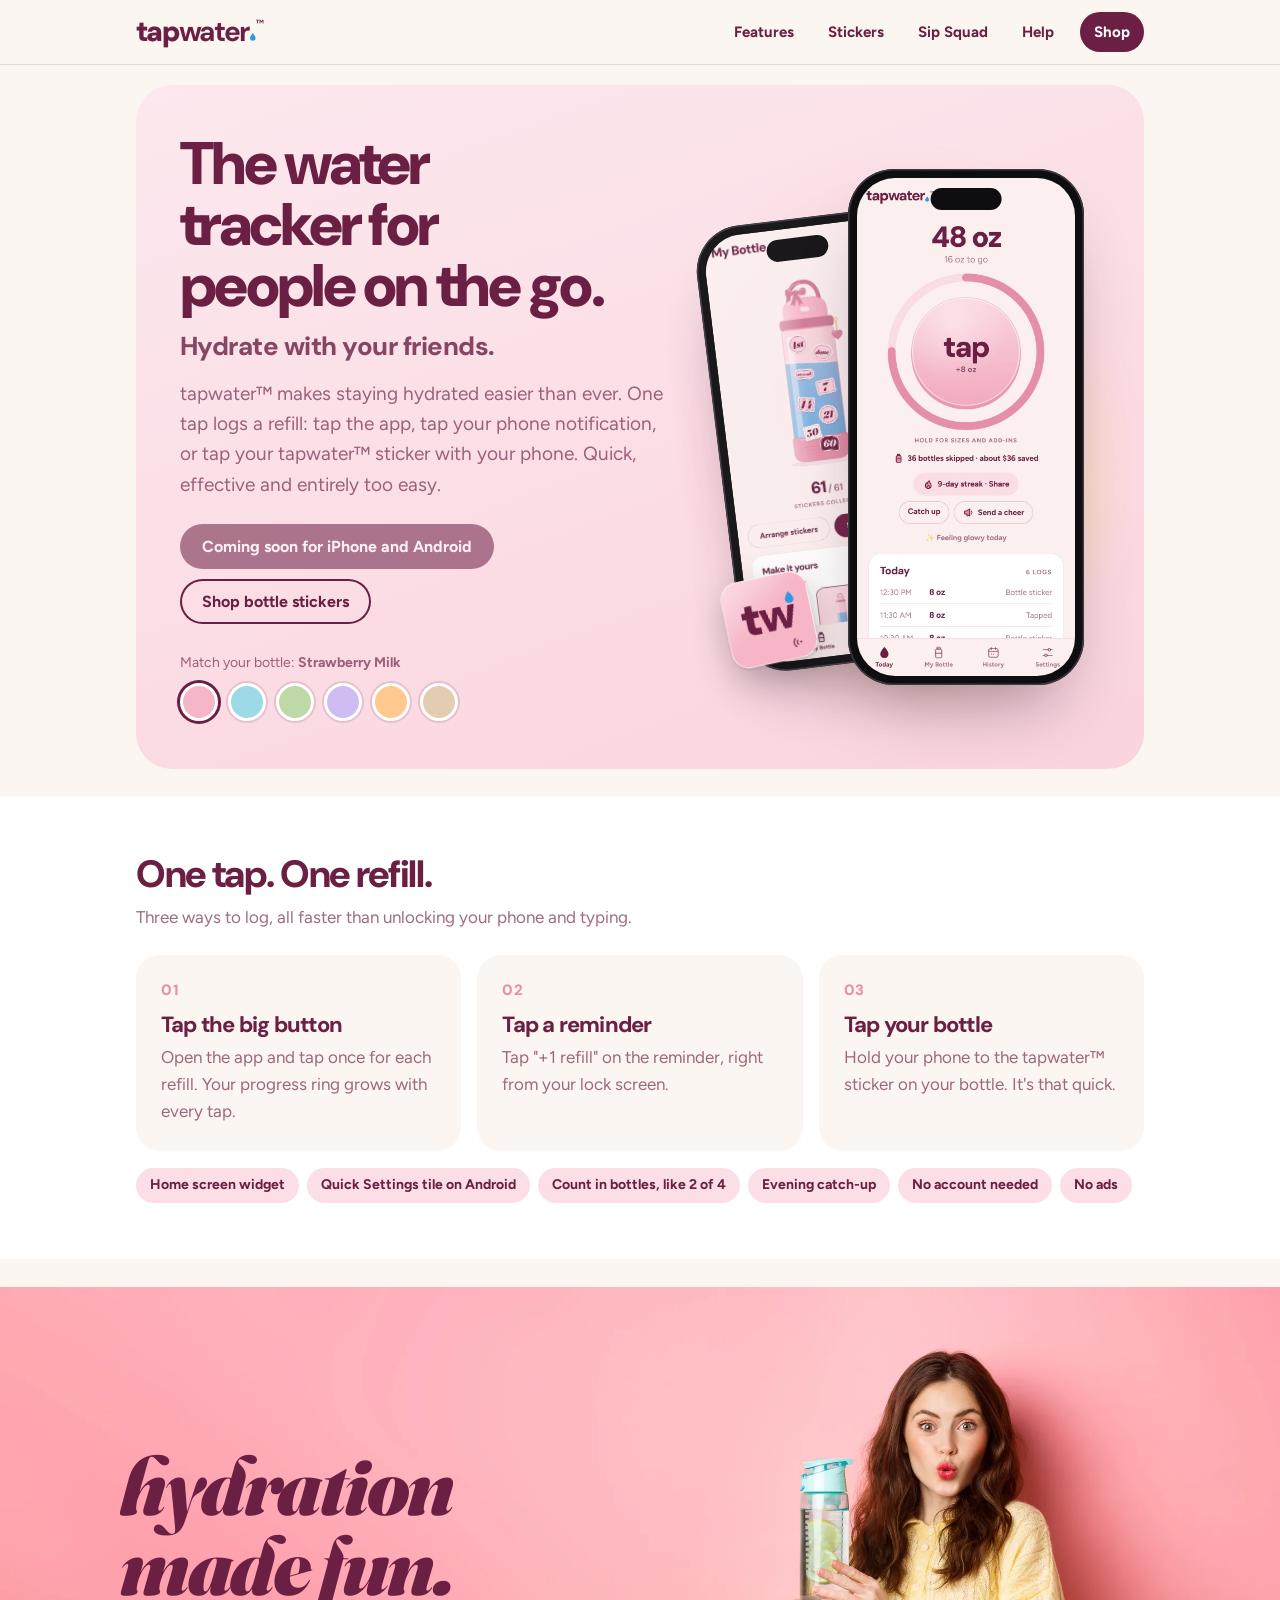
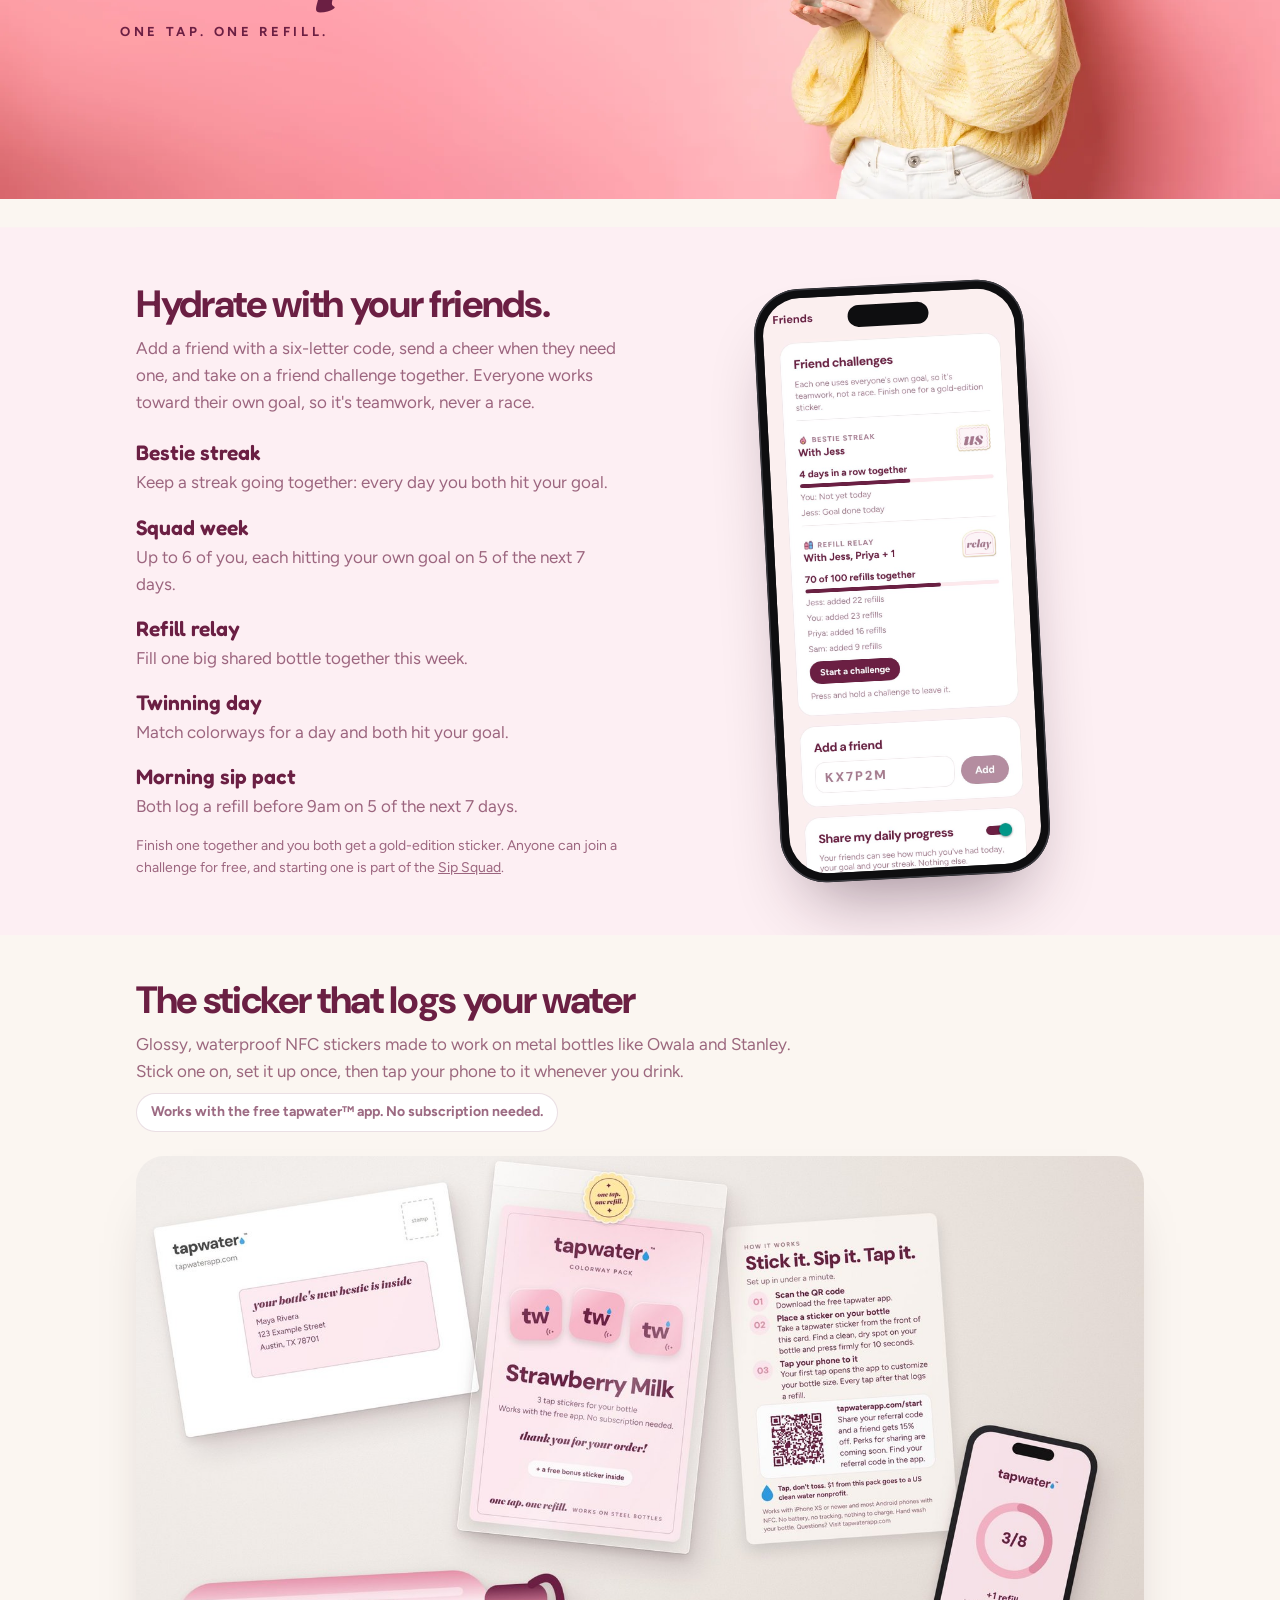
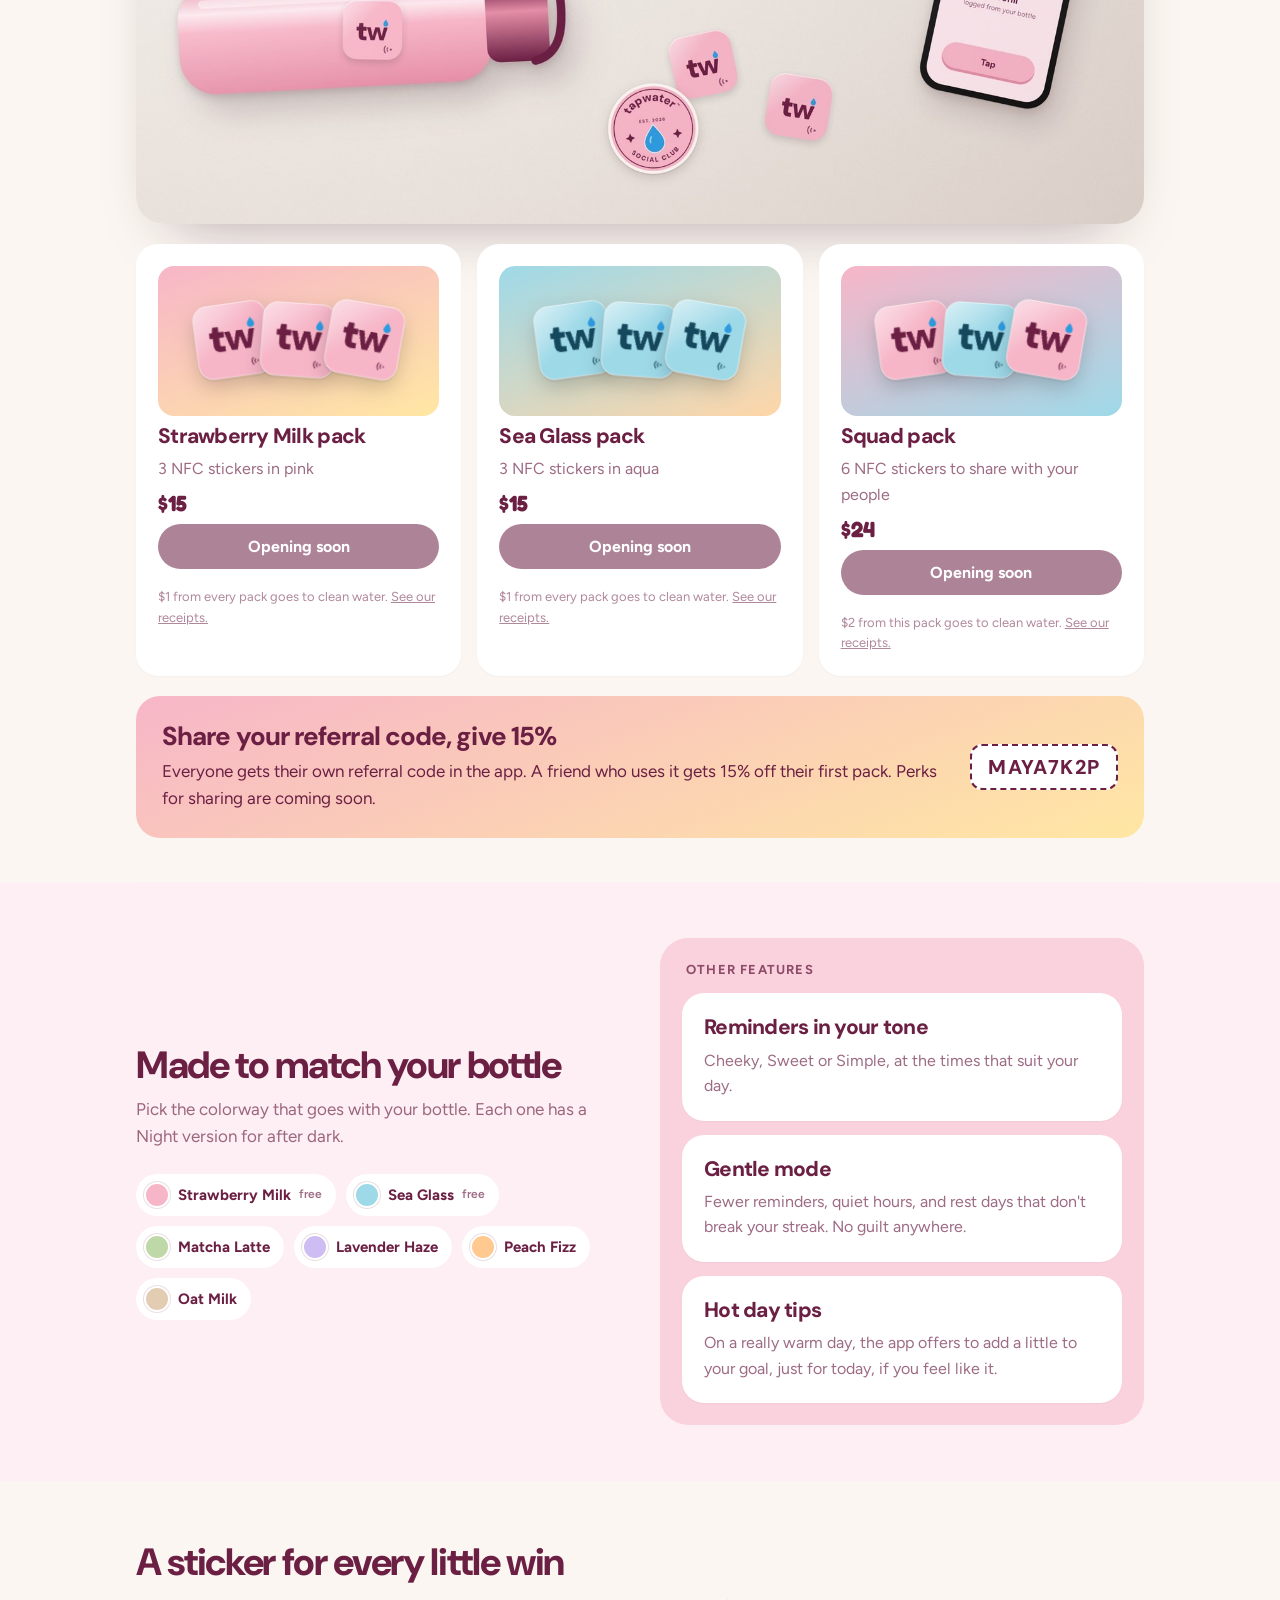
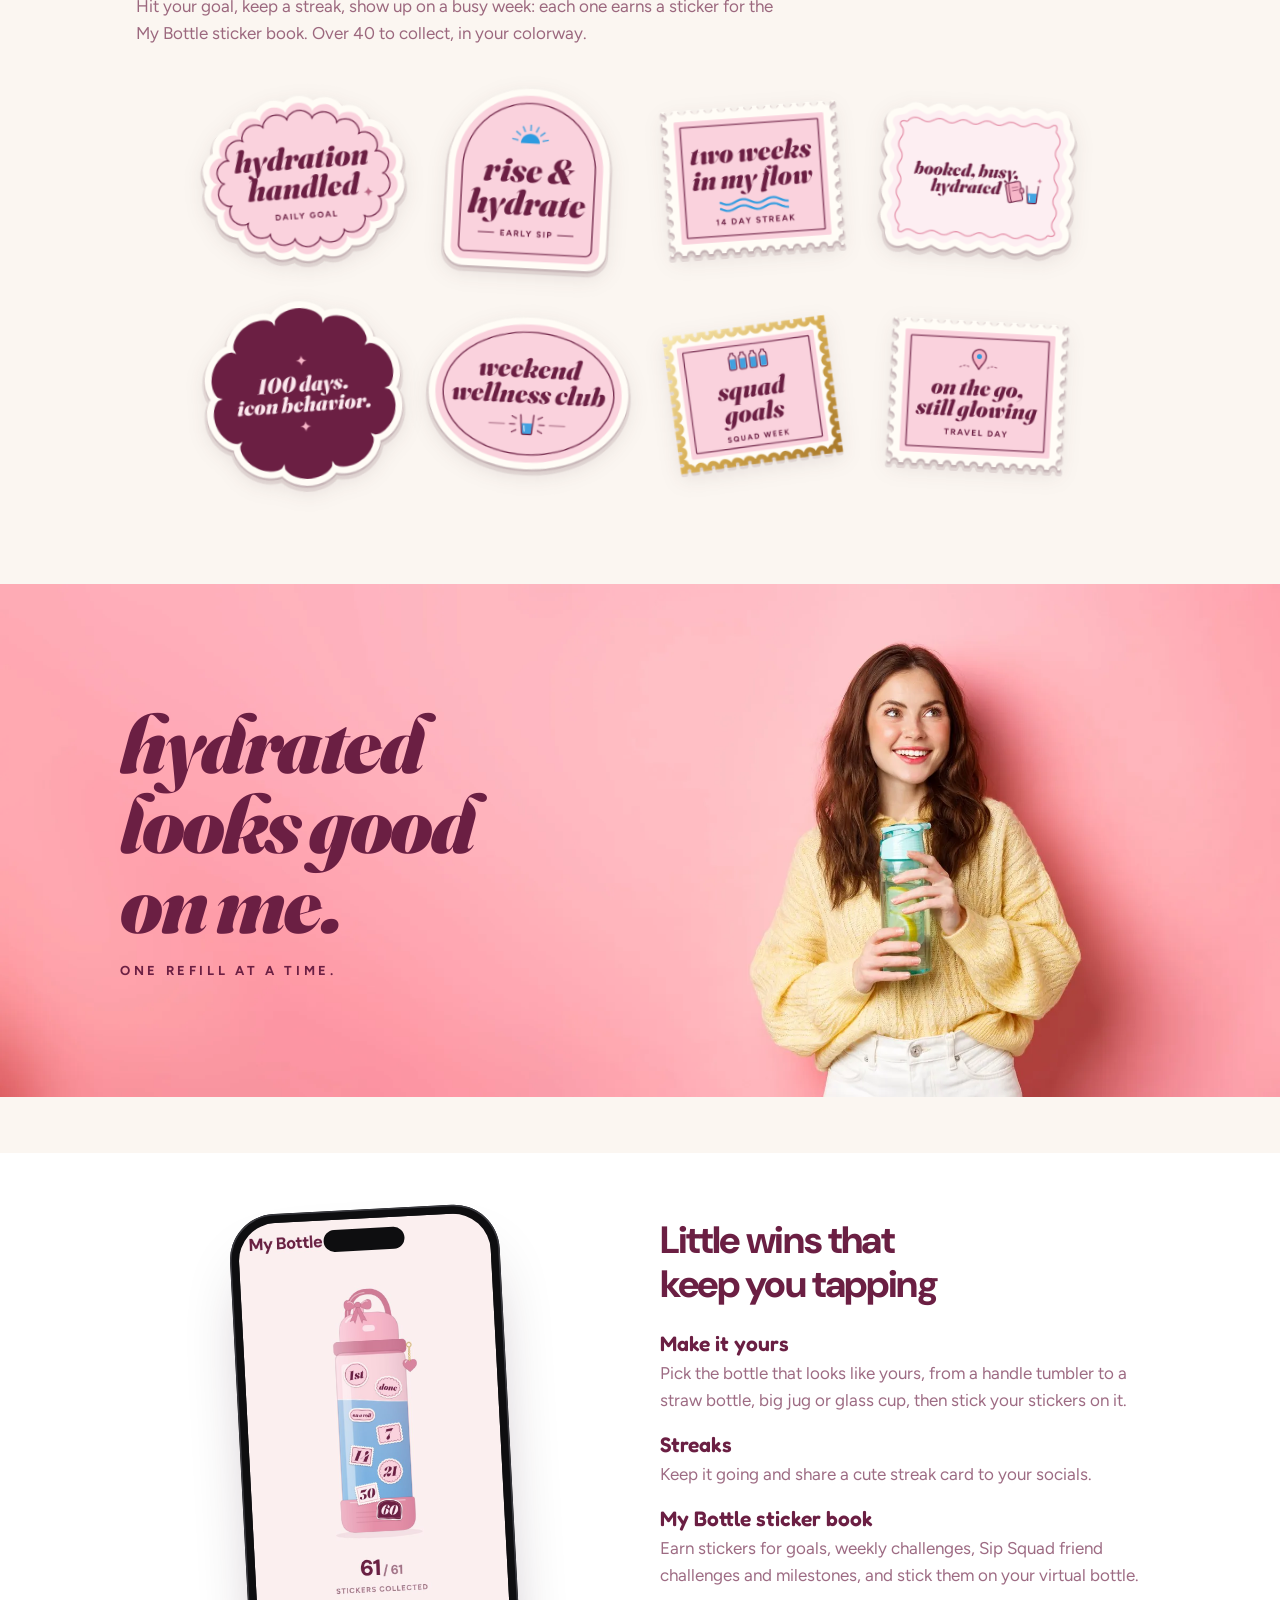
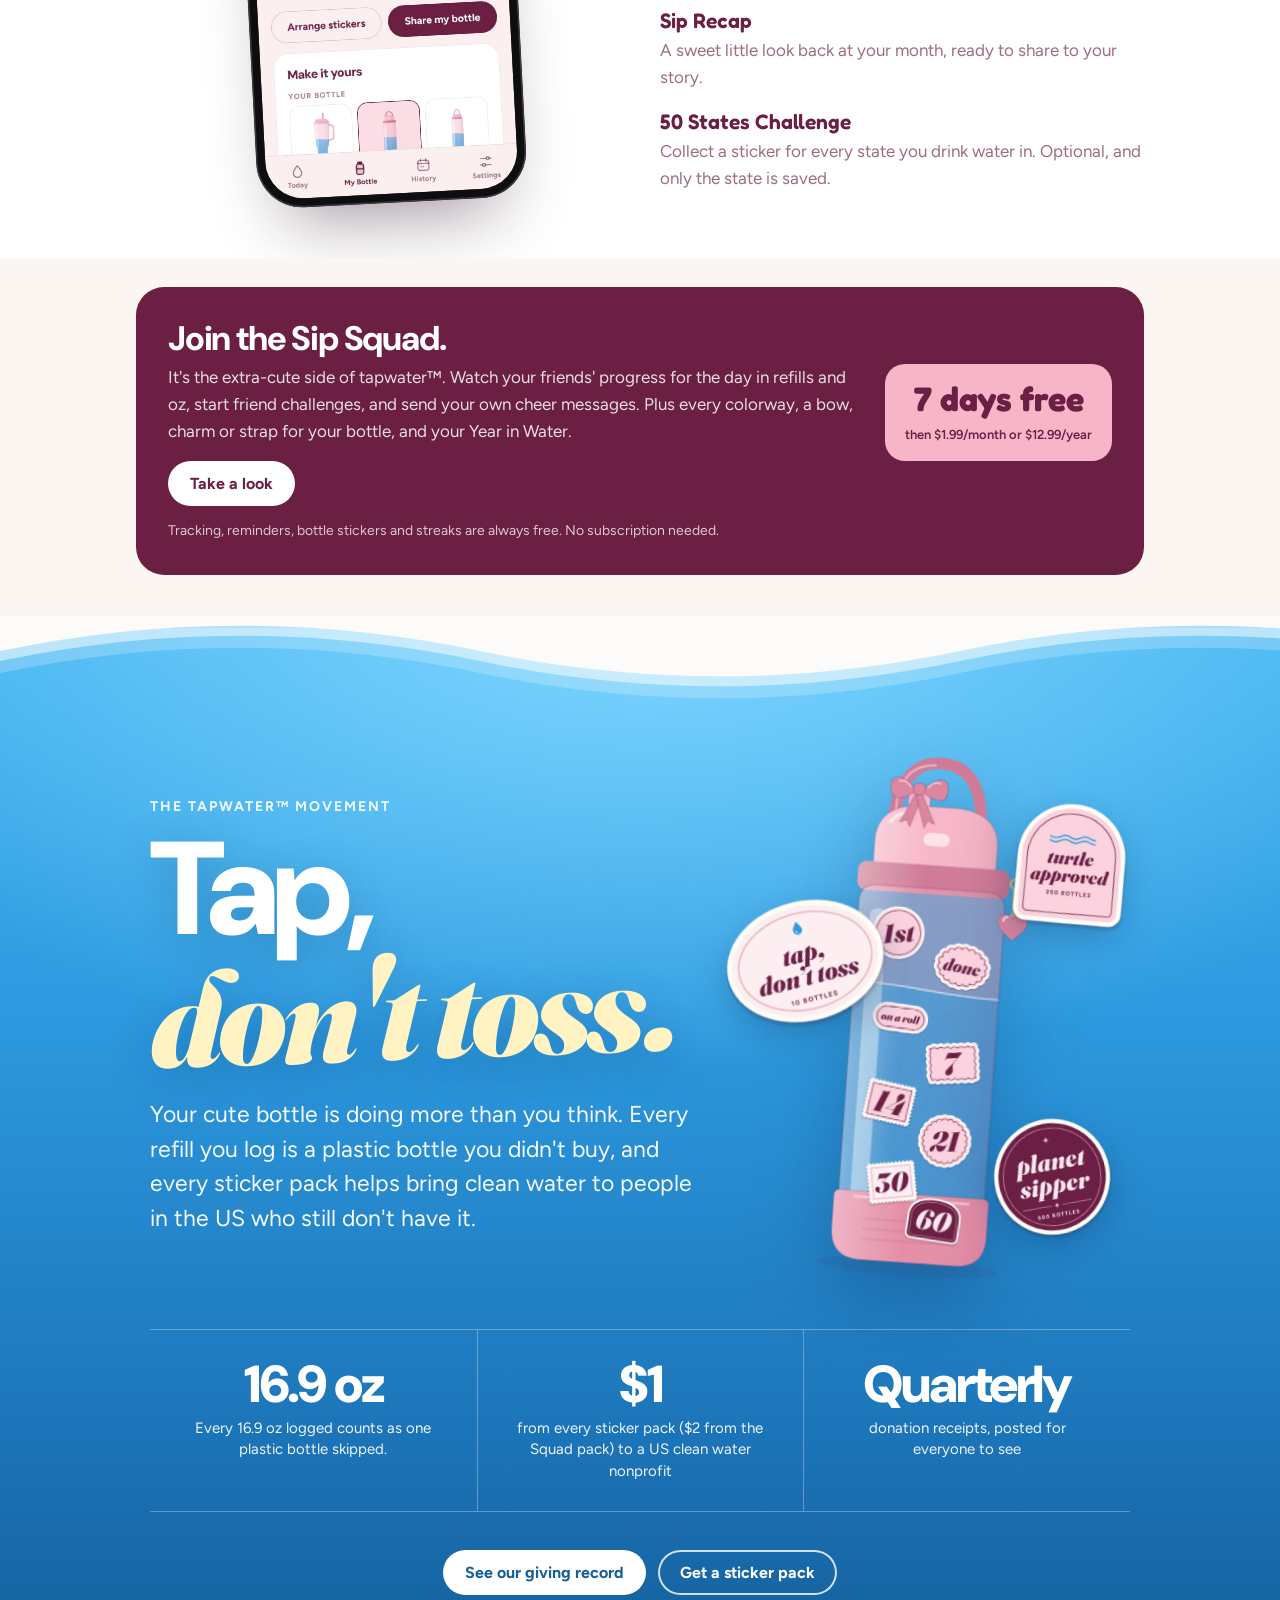
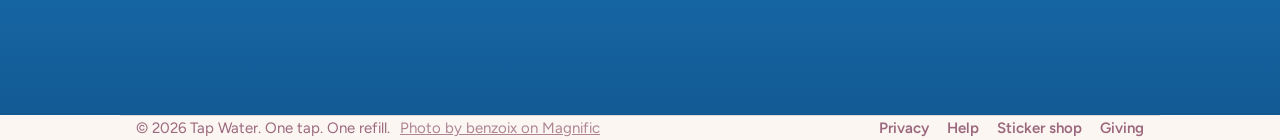
==== index.html @ 0e00fca3 "Home page: second photo band "hydrated looks good on me." lower on the page Co-Authored-By: Claude O" ====
<!doctype html>
<html lang="en"><head><meta charset="utf-8"><meta name="viewport" content="width=device-width,initial-scale=1"><link rel="icon" href="favicon.png"><link rel="preconnect" href="https://fonts.googleapis.com"><link rel="stylesheet" href="https://fonts.googleapis.com/css2?family=DM+Sans:opsz,wght@9..40,700;9..40,800;9..40,900&family=Fredoka:wght@600;700&family=Figtree:wght@400;600;700&family=Fraunces:ital,opsz,wght@1,9..144,900&display=swap"><link rel="stylesheet" href="site.css">
<script>try{var c=localStorage.getItem('tapwater.cw');if(c)document.documentElement.dataset.cw=c}catch(e){}</script>
<title>Tap Water: One-Tap Tracker</title>
<meta name="description" content="The water tracker for people on the go. Log a refill with one tap on your phone, a reminder, or a sticker on your bottle.">
</head><body>
<div class="topbar"><header class="top wrap"><a class="wm" href="./" aria-label="tapwater home">tap<span class="lt">water</span><svg viewBox="0 0 10 14" aria-hidden="true"><path d="M5 0C5 0 0 6.2 0 9a5 5 0 0 0 10 0C10 6.2 5 0 5 0Z"/></svg><sup class="tm">™</sup></a><nav><a href="./#features">Features</a><a href="./#stickers">Stickers</a><a href="sip-squad.html">Sip Squad</a><a href="support.html">Help</a><a class="nav-cta" href="./#stickers">Shop</a></nav></header></div>
<main class="wrap">
  <section class="hero">
    <div>
      <h1>The water tracker for people on the go.</h1>
      <p class="tagline">Hydrate with your friends.</p>
      <p class="lead">tapwater™ makes staying hydrated easier than ever. One tap logs a refill: tap the app, tap your phone notification, or tap your tapwater™ sticker with your phone. Quick, effective and entirely too easy.</p>
      <div class="ctas">
        <a class="btn" id="get" aria-disabled="true">Coming soon for iPhone and Android</a>
        <a class="btn ghost" href="#stickers">Shop bottle stickers</a>
      </div>
      <div class="picker">
        <p class="small">Match your bottle: <b id="cw-name">Strawberry Milk</b></p>
        <div class="swatches" role="radiogroup" aria-label="Colorway">
          <button role="radio" data-cw="strawberry-milk" data-name="Strawberry Milk" style="--c:#F7B6C8" aria-label="Strawberry Milk"></button>
          <button role="radio" data-cw="sea-glass" data-name="Sea Glass" style="--c:#9ED9E8" aria-label="Sea Glass"></button>
          <button role="radio" data-cw="matcha-latte" data-name="Matcha Latte" style="--c:#BFD8A8" aria-label="Matcha Latte"></button>
          <button role="radio" data-cw="lavender-haze" data-name="Lavender Haze" style="--c:#CDBDF2" aria-label="Lavender Haze"></button>
          <button role="radio" data-cw="peach-fizz" data-name="Peach Fizz" style="--c:#FFC98F" aria-label="Peach Fizz"></button>
          <button role="radio" data-cw="oat-milk" data-name="Oat Milk" style="--c:#E3CDB2" aria-label="Oat Milk"></button>
        </div>
      </div>
    </div>
    <div class="stage" aria-hidden="true">
      <div class="glow"></div>
      <div class="phone2 back"><img alt="" data-shot="bottle" src="shots/strawberry-milk-bottle.jpg" width="780" height="1782"></div>
      <div class="phone2 front"><img alt="" data-shot="home" src="shots/strawberry-milk-home.jpg" width="780" height="1782"></div>
      <img class="float-stk" data-stk src="img/sticker-strawberry-milk.png" alt="" width="354" height="354">
    </div>
  </section>

  <section id="features" class="block paper">
    <div class="head"><h2>One tap. One refill.</h2><p>Three ways to log, all faster than unlocking your phone and typing.</p></div>
    <div class="steps">
      <div class="step">
        <span class="num">01</span><h3>Tap the big button</h3><p>Open the app and tap once for each refill. Your progress ring grows with every tap.</p>
      </div>
      <div class="step">
        <span class="num">02</span><h3>Tap a reminder</h3><p>Tap "+1 refill" on the reminder, right from your lock screen.</p>
      </div>
      <div class="step">
        <span class="num">03</span><h3>Tap your bottle</h3><p>Hold your phone to the tapwater™ sticker on your bottle. It's that quick.</p>
      </div>
    </div>
    <ul class="pills">
      <li>Home screen widget</li><li>Quick Settings tile on Android</li><li>Count in bottles, like 2 of 4</li><li>Evening catch-up</li><li>No account needed</li><li>No ads</li>
    </ul>
  </section>

  <section class="maya-band" aria-label="hydration made fun">
    <picture>
      <source media="(max-width: 760px)" srcset="img/photos/maya-pink-tall.webp">
      <img src="img/photos/maya-pink.webp" alt="A young woman in a yellow sweater holding a clear water bottle against a pink wall" width="2400" height="961" loading="lazy">
    </picture>
    <div class="maya-copy">
      <p class="maya-big">hydration<br>made fun.</p>
      <p class="maya-kick">one tap. one refill.</p>
    </div>
  </section>

  <section id="friends" class="block tint">
    <div class="split">
      <div>
        <div class="head"><h2>Hydrate with your friends.</h2><p>Add a friend with a six-letter code, send a cheer when they need one, and take on a friend challenge together. Everyone works toward their own goal, so it's teamwork, never a race.</p></div>
        <dl class="wins">
          <dt>Bestie streak</dt><dd>Keep a streak going together: every day you both hit your goal.</dd>
          <dt>Squad week</dt><dd>Up to 6 of you, each hitting your own goal on 5 of the next 7 days.</dd>
          <dt>Refill relay</dt><dd>Fill one big shared bottle together this week.</dd>
          <dt>Twinning day</dt><dd>Match colorways for a day and both hit your goal.</dd>
          <dt>Morning sip pact</dt><dd>Both log a refill before 9am on 5 of the next 7 days.</dd>
        </dl>
        <p class="small" style="margin-top:14px">Finish one together and you both get a gold-edition sticker. Anyone can join a challenge for free, and starting one is part of the <a href="sip-squad.html">Sip Squad</a>.</p>
      </div>
      <div class="phone2 solo"><img alt="Friend challenges in the app: a bestie streak with Jess and a refill relay" src="shots/friends-challenges.jpg" width="780" height="1782" loading="lazy"></div>
    </div>
  </section>

  <section id="stickers">
    <div class="head"><h2>The sticker that logs your water</h2><p>Glossy, waterproof NFC stickers made to work on metal bottles like Owala and Stanley. Stick one on, set it up once, then tap your phone to it whenever you drink.</p><p class="free-note">Works with the free tapwater™ app. No subscription needed.</p></div>
    <figure class="flatlay"><img data-flat src="img/flatlay-strawberry-milk.jpg" alt="A tapwater Strawberry Milk sticker pack with stickers, a bottle and the app" width="1600" height="1061" loading="lazy"></figure>
    <div class="shop" id="shop"></div>
    <div class="ref">
      <div><h3>Share your referral code, give 15%</h3><p style="margin-top:6px">Everyone gets their own referral code in the app. A friend who uses it gets 15% off their first pack. Perks for sharing are coming soon.</p></div>
      <span class="code" title="Example code">MAYA7K2P</span>
    </div>
  </section>

  <section id="yours" class="block tint">
    <div class="split">
      <div>
        <div class="head"><h2>Made to match your bottle</h2><p>Pick the colorway that goes with your bottle. Each one has a Night version for after dark.</p></div>
        <div class="cw-list">
          <span style="--c:#F7B6C8">Strawberry Milk <i>free</i></span>
          <span style="--c:#9ED9E8">Sea Glass <i>free</i></span>
          <span style="--c:#BFD8A8">Matcha Latte</span>
          <span style="--c:#CDBDF2">Lavender Haze</span>
          <span style="--c:#FFC98F">Peach Fizz</span>
          <span style="--c:#E3CDB2">Oat Milk</span>
        </div>
      </div>
      <div class="mini-cards more">
        <h3 class="more-title">Other features</h3>
        <div class="card"><h3>Reminders in your tone</h3><p>Cheeky, Sweet or Simple, at the times that suit your day.</p></div>
        <div class="card"><h3>Gentle mode</h3><p>Fewer reminders, quiet hours, and rest days that don't break your streak. No guilt anywhere.</p></div>
        <div class="card"><h3>Hot day tips</h3><p>On a really warm day, the app offers to add a little to your goal, just for today, if you feel like it.</p></div>
      </div>
    </div>
  </section>

  <section id="book">
    <div class="head"><h2>A sticker for every little win</h2><p>Hit your goal, keep a streak, show up on a busy week: each one earns a sticker for the My Bottle sticker book. Over 40 to collect, in your colorway.</p></div>
    <div class="book">
      <img data-book="goal-getter" src="img/stickers/strawberry-milk-goal-getter.png" alt="hydration handled" width="480" height="480" loading="lazy">
      <img data-book="early-bird" src="img/stickers/strawberry-milk-early-bird.png" alt="rise and hydrate" width="480" height="480" loading="lazy">
      <img data-book="streak-14" src="img/stickers/strawberry-milk-streak-14.png" alt="two weeks in my flow" width="480" height="480" loading="lazy">
      <img data-book="busy-week" src="img/stickers/strawberry-milk-busy-week.png" alt="booked, busy, hydrated" width="480" height="480" loading="lazy">
      <img data-book="streak-100" src="img/stickers/strawberry-milk-streak-100.png" alt="100 days. icon behavior." width="480" height="480" loading="lazy">
      <img data-book="weekend" src="img/stickers/strawberry-milk-weekend.png" alt="weekend wellness club" width="480" height="480" loading="lazy">
      <img data-book="squad-week" src="img/stickers/strawberry-milk-squad-week.png" alt="squad goals, a gold-edition friend challenge sticker" width="480" height="480" loading="lazy">
      <img data-book="travel-day" src="img/stickers/strawberry-milk-travel-day.png" alt="on the go, still glowing" width="480" height="480" loading="lazy">
    </div>
  </section>

  <section class="maya-band smile" aria-label="hydrated looks good on me">
    <picture>
      <source media="(max-width: 760px)" srcset="img/photos/maya-smile-tall.webp">
      <img src="img/photos/maya-smile.webp" alt="A young woman in a yellow sweater smiling and holding a clear water bottle against a pink wall" width="2400" height="961" loading="lazy">
    </picture>
    <div class="maya-copy">
      <p class="maya-big">hydrated<br>looks good<br>on me.</p>
      <p class="maya-kick">one refill at a time.</p>
    </div>
  </section>

  <section id="wins" class="block paper">
    <div class="split">
      <div class="phone2 solo"><img alt="The My Bottle sticker book in the app" data-shot="bottle" src="shots/strawberry-milk-bottle.jpg" width="780" height="1782" loading="lazy"></div>
      <div>
        <div class="head"><h2>Little wins that keep you tapping</h2></div>
        <dl class="wins">
          <dt>Make it yours</dt><dd>Pick the bottle that looks like yours, from a handle tumbler to a straw bottle, big jug or glass cup, then stick your stickers on it.</dd>
          <dt>Streaks</dt><dd>Keep it going and share a cute streak card to your socials.</dd>
          <dt>My Bottle sticker book</dt><dd>Earn stickers for goals, weekly challenges, Sip Squad friend challenges and milestones, and stick them on your virtual bottle.</dd>
          <dt>Sip Recap</dt><dd>A sweet little look back at your month, ready to share to your story.</dd>
          <dt>50 States Challenge</dt><dd>Collect a sticker for every state you drink water in. Optional, and only the state is saved.</dd>
        </dl>
      </div>
    </div>
  </section>

  <section id="extras" class="band">
    <div><h2>Join the Sip Squad.</h2><p>It's the extra-cute side of tapwater™. Watch your friends' progress for the day in refills and oz, start friend challenges, and send your own cheer messages. Plus every colorway, a bow, charm or strap for your bottle, and your Year in Water.</p><a class="btn band-btn" href="sip-squad.html">Take a look</a></div>
    <div class="price-tag"><b>7 days free</b><br><span>then $1.99/month or $12.99/year</span></div>
    <p class="small band-note">Tracking, reminders, bottle stickers and streaks are always free. No subscription needed.</p>
  </section>

  <section id="dont-toss" class="toss">
    <div class="toss-waves" aria-hidden="true">
      <svg class="w1" viewBox="0 0 2400 80" preserveAspectRatio="none"><path d="M0 40 C 150 10 300 10 450 40 S 750 70 900 40 S 1200 10 1350 40 S 1650 70 1800 40 S 2100 10 2250 40 S 2550 70 2700 40 V0 H0Z"/></svg>
      <svg class="w2" viewBox="0 0 2400 80" preserveAspectRatio="none"><path d="M0 40 C 150 10 300 10 450 40 S 750 70 900 40 S 1200 10 1350 40 S 1650 70 1800 40 S 2100 10 2250 40 S 2550 70 2700 40 V0 H0Z"/></svg>
      <svg class="w3" viewBox="0 0 2400 80" preserveAspectRatio="none"><path d="M0 40 C 150 10 300 10 450 40 S 750 70 900 40 S 1200 10 1350 40 S 1650 70 1800 40 S 2100 10 2250 40 S 2550 70 2700 40 V0 H0Z"/></svg>
    </div>
    <div class="toss-bubbles" aria-hidden="true"><i style="left:43%;--s:10px;--d:9.8s;--w:0.4s"></i><i style="left:70%;--s:8px;--d:9.6s;--w:0.5s"></i><i style="left:66%;--s:10px;--d:7.3s;--w:3.9s"></i><i style="left:10%;--s:10px;--d:7.6s;--w:3.8s"></i><i style="left:74%;--s:8px;--d:13.6s;--w:5.7s"></i><i style="left:76%;--s:8px;--d:11.0s;--w:3.6s"></i><i style="left:30%;--s:8px;--d:10.9s;--w:1.2s"></i><i style="left:55%;--s:10px;--d:10.8s;--w:5.1s"></i><i style="left:73%;--s:28px;--d:11.8s;--w:0.9s"></i><i style="left:75%;--s:22px;--d:8.3s;--w:0.9s"></i><i style="left:93%;--s:8px;--d:11.0s;--w:5.6s"></i><i style="left:65%;--s:22px;--d:10.7s;--w:7.0s"></i><i style="left:61%;--s:18px;--d:13.5s;--w:3.3s"></i><i style="left:33%;--s:28px;--d:8.3s;--w:7.0s"></i><i style="left:12%;--s:18px;--d:9.1s;--w:4.5s"></i><i style="left:45%;--s:22px;--d:10.1s;--w:5.5s"></i><i style="left:11%;--s:8px;--d:10.6s;--w:1.5s"></i><i style="left:45%;--s:10px;--d:13.5s;--w:3.8s"></i></div>
    <div class="toss-in">
      <div class="toss-top">
        <div class="toss-copy">
          <p class="toss-kicker">the tapwater™ movement</p>
          <h2>Tap,<br><em>don't toss.</em></h2>
          <p class="toss-lead">Your cute bottle is doing more than you think. Every refill you log is a plastic bottle you didn't buy, and every sticker pack helps bring clean water to people in the US who still don't have it.</p>
        </div>
        <div class="toss-art" aria-hidden="true">
          <img class="toss-bottle" data-cwimg="img/bottles/{cw}-straw.webp" src="img/bottles/strawberry-milk-straw.webp" alt="" width="380" height="1053" loading="lazy">
          <img class="toss-stk s1" data-cwimg="img/stickers/{cw}-skip-10.webp" src="img/stickers/strawberry-milk-skip-10.webp" alt="" width="360" height="360" loading="lazy">
          <img class="toss-stk s2" data-cwimg="img/stickers/{cw}-skip-250.webp" src="img/stickers/strawberry-milk-skip-250.webp" alt="" width="360" height="360" loading="lazy">
          <img class="toss-stk s3" data-cwimg="img/stickers/{cw}-skip-500.webp" src="img/stickers/strawberry-milk-skip-500.webp" alt="" width="360" height="360" loading="lazy">
        </div>
      </div>
      <div class="toss-stats">
        <div><b>16.9 oz</b><span>Every 16.9 oz logged counts as one plastic bottle skipped.</span></div>
        <div><b>$1</b><span>from every sticker pack ($2 from the Squad pack) to a US clean water nonprofit</span></div>
        <div><b>Quarterly</b><span>donation receipts, posted for everyone to see</span></div>
      </div>
      <div class="community" data-community hidden><b data-bottles></b><span>plastic bottles skipped by tapwater™ sippers so far</span></div>
      <div class="toss-ctas"><a class="btn toss-btn" href="giving.html">See our giving record</a><a class="btn toss-ghost" href="#stickers">Get a sticker pack</a></div>
    </div>
  </section>
</main>
<footer class="wrap"><span>© 2026 Tap Water. One tap. One refill. <a class="credit" href="https://www.magnific.com" rel="noopener">Photo by benzoix on Magnific</a></span><nav><a href="privacy.html">Privacy</a><a href="support.html">Help</a><a href="./#stickers">Sticker shop</a><a href="giving.html">Giving</a></nav></footer>
<script src="shop.js"></script>
<script src="community.js" defer></script>
<script>
(function () {
  var root = document.documentElement, name = document.getElementById('cw-name');
  var buttons = document.querySelectorAll('.swatches button');
  function pick(cw, save) {
    root.dataset.cw = cw;
    buttons.forEach(function (b) {
      var on = b.dataset.cw === cw;
      b.setAttribute('aria-checked', on);
      if (on) name.textContent = b.dataset.name;
    });
    document.querySelectorAll('img[data-shot]').forEach(function (img) {
      img.src = 'shots/' + cw + '-' + img.dataset.shot + '.jpg';
    });
    var pack = cw === 'sea-glass' ? 'sea-glass' : 'strawberry-milk';
    document.querySelectorAll('img[data-flat]').forEach(function (img) { img.src = 'img/flatlay-' + pack + '.jpg'; });
    document.querySelectorAll('img[data-stk]').forEach(function (img) { img.src = 'img/sticker-' + pack + '.png'; });
    document.querySelectorAll('img[data-cwimg]').forEach(function (img) { img.src = img.dataset.cwimg.replace('{cw}', cw); });
    document.querySelectorAll('img[data-book]').forEach(function (img) { img.src = 'img/stickers/' + cw + '-' + img.dataset.book + '.png'; });
    if (save) try { localStorage.setItem('tapwater.cw', cw); } catch (e) {}
  }
  buttons.forEach(function (b) { b.addEventListener('click', function () { pick(b.dataset.cw, true); }); });
  pick(root.dataset.cw || 'strawberry-milk', false);
})();
</script>
</body></html>
---- site.css ----
/* Tap Water website: Strawberry Milk by default. The home page's colorway switcher sets data-cw on <html>.
   Each colorway has a Night version that follows the visitor's dark mode. */
:root{
  --main:#F7B6C8; --soft:#FCE8EE; --deep:#6B1F43; --shade:#E58FA8; --pop:#FFE7A3;
  --nbg:#1D0E16; --nsurf:#2D1824; --nink:#FBE9F0;
  --tapblue:#2E9BE0;
  --bg:var(--soft); --surface:#FFFFFF; --ink:var(--deep); --on-ink:#FFFFFF;
  --muted:color-mix(in srgb,var(--ink) 66%,transparent); --line:color-mix(in srgb,var(--ink) 14%,transparent);
  --logo:"DM Sans",system-ui,sans-serif; --display:"Fredoka",system-ui,sans-serif; --body:"Figtree",system-ui,-apple-system,"Segoe UI",sans-serif;
  color-scheme:light;
}
:root[data-cw="sea-glass"]{--main:#9ED9E8;--soft:#E5F5F9;--deep:#15485C;--shade:#6FBCD0;--pop:#FFD6A8;--nbg:#0A1820;--nsurf:#132A35;--nink:#E5F5F9}
:root[data-cw="matcha-latte"]{--main:#BFD8A8;--soft:#EEF5E6;--deep:#2F4A24;--shade:#98BB7D;--pop:#FFF1B8;--nbg:#111A0E;--nsurf:#1D2A18;--nink:#EEF5E6}
:root[data-cw="lavender-haze"]{--main:#CDBDF2;--soft:#F1ECFC;--deep:#3D2E7A;--shade:#A996E3;--pop:#FFD1E1;--nbg:#120E22;--nsurf:#211A3A;--nink:#F1ECFC}
:root[data-cw="oat-milk"]{--main:#E3CDB2;--soft:#F8F2EA;--deep:#4A3022;--shade:#C9A988;--pop:#F4C9BA;--nbg:#1A130E;--nsurf:#2A2019;--nink:#F8F2EA}
:root[data-cw="peach-fizz"]{--main:#FFC98F;--soft:#FFF1E2;--deep:#6A3510;--shade:#F0A35E;--pop:#FFF3B0;--nbg:#1E120A;--nsurf:#2F1F14;--nink:#FFF1E2}
@media (prefers-color-scheme:dark){
  :root{--tapblue:#5CC8FF;--bg:var(--nbg);--surface:var(--nsurf);--ink:var(--nink);--on-ink:var(--deep);color-scheme:dark}
  .btn{background:var(--main)!important;color:var(--deep)!important}
}
body{transition:background-color .35s ease}
*{box-sizing:border-box}
body{margin:0;background:var(--bg);color:var(--ink);font:17px/1.6 var(--body)}
a{color:inherit}
h1,h2,h3{font-family:var(--display);font-weight:600;line-height:1.15;margin:0;text-wrap:balance}
p{margin:0}
.wrap{max-width:1040px;margin:0 auto;padding:0 16px}
header.top{display:flex;align-items:center;justify-content:space-between;padding-block:18px;gap:12px;flex-wrap:wrap}
nav{display:flex;gap:18px;flex-wrap:wrap;font-weight:700;font-size:15px}
nav a{text-decoration:none}
.wm{font-family:var(--logo);font-weight:900;letter-spacing:-.06em;line-height:1;white-space:nowrap;text-decoration:none;color:var(--ink)}
/* "tap" a touch bolder than "water": a very thin same-color outline (.008em), the same as the packaging wordmark. */
.wm{-webkit-text-stroke:.008em currentColor;paint-order:stroke fill;font-variation-settings:'opsz' 14}
.wm .lt,.wm .tm{-webkit-text-stroke:0}
.wm .lt{font-weight:700}
.wm svg{display:inline-block;width:.2em;height:.28em;margin-left:.04em;vertical-align:baseline;overflow:visible}
.wm svg path{fill:var(--tapblue)}
.wm .tm{font-family:var(--body,sans-serif);font-weight:600;font-size:.32em;letter-spacing:0;vertical-align:top;margin-left:.08em;position:relative;top:.15em}
header .wm{font-size:28px}
.hero{display:grid;grid-template-columns:minmax(0,1.1fr) minmax(0,.9fr);gap:32px;align-items:center;padding:40px 0 56px}
@media (max-width:760px){.hero{grid-template-columns:minmax(0,1fr);padding-top:16px}}
.hero h1{font-size:clamp(38px,6vw,60px)}
.hero p.tagline{font:800 clamp(20px,2.6vw,26px) var(--logo);letter-spacing:-.02em;color:var(--ink);opacity:.8;margin-top:12px}
.hero p.lead{color:var(--muted);margin-top:16px;font-size:19px;max-width:46ch}
.ctas{display:flex;flex-wrap:wrap;gap:10px;margin-top:24px}
.btn{display:inline-block;border:0;border-radius:999px;padding:13px 22px;font:700 16px var(--body);background:var(--ink);color:var(--on-ink);text-decoration:none;cursor:pointer;text-align:center}
.btn.ghost{background:transparent!important;color:var(--ink)!important;box-shadow:inset 0 0 0 2px var(--ink)}
.btn[aria-disabled="true"]{opacity:.55;cursor:default}
.small{font-size:14px;color:var(--muted)}
.phone{justify-self:center;width:260px;max-width:100%;aspect-ratio:9/18;border-radius:40px;background:var(--deep);padding:10px;box-shadow:0 24px 50px -24px rgba(0,0,0,.5)}
.screen{height:100%;border-radius:31px;background:var(--bg);display:flex;flex-direction:column;align-items:center;justify-content:center;gap:14px}
.screen .amt{font:700 40px var(--display)}
.ring{width:190px;height:190px;position:relative;display:grid;place-items:center}
.ring svg{position:absolute;inset:0;transform:rotate(-90deg)}
.tap{width:132px;height:132px;border-radius:50%;background:var(--main);color:var(--deep);display:grid;place-items:center;font:700 40px/1 var(--display);box-shadow:0 10px 0 -2px var(--shade);border:5px solid rgba(255,255,255,.7)}
section{padding:48px 0}
.head{max-width:60ch;margin-bottom:24px}
.head h2{font-size:clamp(28px,4vw,38px)}
.head p{color:var(--muted);margin-top:8px}
.grid{display:grid;grid-template-columns:repeat(3,minmax(0,1fr));gap:16px}
@media (max-width:760px){.grid{grid-template-columns:minmax(0,1fr)}}
.card{background:var(--surface);border-radius:22px;padding:22px;display:flex;flex-direction:column;gap:8px;min-width:0}
.card h3{font-size:21px}
.card p{color:var(--muted);font-size:16px}
.emoji{font-size:32px;line-height:1}
.shop{display:grid;grid-template-columns:repeat(3,minmax(0,1fr));gap:16px}
@media (max-width:860px){.shop{grid-template-columns:minmax(0,1fr)}}
.pack .art{border-radius:16px;height:150px;display:flex;align-items:center;justify-content:center;gap:10px}
.pack .art span{width:64px;height:64px;border-radius:20px;border:4px solid #fff;display:grid;place-items:center;font-size:28px;box-shadow:0 6px 12px -6px rgba(0,0,0,.3)}
.pack .price{font:700 22px var(--display)}
.ref{background:linear-gradient(160deg,var(--main),var(--pop));color:var(--deep);border-radius:24px;padding:26px;display:grid;grid-template-columns:minmax(0,1fr) auto;gap:16px;align-items:center;margin-top:20px}
@media (max-width:760px){.ref{grid-template-columns:minmax(0,1fr)}}
.ref h3{font-size:26px}
.ref .code{font:800 20px var(--logo);letter-spacing:.06em;background:#fff;border-radius:12px;padding:8px 16px;border:2px dashed var(--deep);justify-self:start}
.prose{max-width:68ch;padding-block:24px 64px;margin-inline:0}
.prose h1{font-size:40px;margin-bottom:8px}
.prose h2{font-size:24px;margin:32px 0 8px}
.prose p,.prose li{color:var(--ink)}
.prose p+p{margin-top:12px}
.prose ul{padding-left:22px}
footer{border-top:1px solid var(--line);padding-block:28px 48px;display:flex;flex-wrap:wrap;gap:12px 24px;justify-content:space-between;font-size:15px;color:var(--muted)}
footer nav{font-weight:600}

.pack .gives{font-size:13px;margin:10px 0 0;opacity:.8}
.giving-page{display:flex;flex-direction:column;align-items:center;gap:16px;padding-block:32px 64px;text-align:center}
.giving-total{font:900 64px/1 'DM Sans',sans-serif;color:var(--deep);background:linear-gradient(160deg,var(--main),var(--pop));border-radius:28px;padding:24px 36px}
.table-wrap{width:100%;max-width:720px;overflow-x:auto}
.receipts{width:100%;border-collapse:collapse;text-align:left;font-size:15px}
.receipts th,.receipts td{padding:10px 8px;border-bottom:1px solid rgba(0,0,0,.1);white-space:nowrap}
.receipts th{font-size:13px;opacity:.75}

/* Home page redesign */
.picker{margin-top:28px}
.swatches{display:flex;gap:10px;margin-top:8px;flex-wrap:wrap}
.swatches button{width:38px;height:38px;border-radius:50%;border:3px solid #fff;background:var(--c);cursor:pointer;box-shadow:0 0 0 2px var(--line);padding:0;transition:transform .15s}
.swatches button:hover{transform:scale(1.08)}
.swatches button[aria-checked="true"]{box-shadow:0 0 0 3px var(--ink)}
.stage{position:relative;height:520px;width:100%;max-width:440px;justify-self:center}
.stage .bottle{position:absolute;left:0;bottom:0;height:78%;filter:drop-shadow(0 18px 24px rgba(0,0,0,.18))}
.shot{border-radius:34px;background:var(--deep);padding:7px;box-shadow:0 26px 50px -22px rgba(0,0,0,.45)}
.shot img{display:block;width:100%;height:auto;border-radius:28px}
.stage .shot{position:absolute;width:210px}
.stage .front{right:0;top:30px;z-index:2}
.stage .back{right:150px;top:0;width:180px;opacity:.95;transform:rotate(-6deg)}
@media (max-width:760px){
  .stage{height:430px;max-width:360px}
  .stage .shot{width:175px}.stage .back{width:150px;right:120px}
}
.steps{display:grid;grid-template-columns:repeat(3,minmax(0,1fr));gap:16px}
.step{background:var(--surface);border-radius:24px;padding:24px;display:flex;flex-direction:column;gap:6px}
.step svg{width:64px;height:64px;margin-bottom:8px}
.step h3{font-size:22px}.step p{color:var(--muted)}
@media (max-width:760px){.steps{grid-template-columns:minmax(0,1fr)}.step{flex-direction:row;flex-wrap:wrap;align-items:center;column-gap:14px}.step svg{width:52px;height:52px;margin:0}.step p{flex-basis:100%}}
.pills{list-style:none;padding:0;margin:18px 0 0;display:flex;flex-wrap:wrap;gap:8px}
.pills li{background:color-mix(in srgb,var(--main) 45%,transparent);border-radius:999px;padding:6px 14px;font-weight:700;font-size:14px}
.split{display:grid;grid-template-columns:minmax(0,1fr) minmax(0,1fr);gap:40px;align-items:center}
@media (max-width:760px){.split{grid-template-columns:minmax(0,1fr);gap:24px}}
.cw-list{display:flex;flex-wrap:wrap;gap:10px}
.cw-list span{display:inline-flex;align-items:center;gap:8px;background:var(--surface);border-radius:999px;padding:8px 14px 8px 8px;font-weight:700;font-size:15px}
.cw-list span::before{content:"";width:22px;height:22px;border-radius:50%;background:var(--c);border:2px solid #fff;box-shadow:0 0 0 1px var(--line)}
.cw-list i{font-style:normal;font-size:12px;color:var(--muted);font-weight:600}
.mini-cards{display:grid;gap:14px}
.shot.solo{width:min(280px,80%);justify-self:center;transform:rotate(-3deg)}
.wins{margin:0;display:grid;gap:4px}
.wins dt{font:600 21px var(--display);margin-top:14px}
.wins dt:first-child{margin-top:0}
.wins dd{margin:0;color:var(--muted)}
.band{background:var(--deep);color:#fff;border-radius:28px;padding:32px;margin-block:24px;display:grid;grid-template-columns:minmax(0,1fr) auto;gap:8px 24px;align-items:center}
.band h2{font-size:clamp(26px,4vw,34px)}
.band p{opacity:.85;margin-top:6px}
.band .price-tag{background:var(--main);color:var(--deep);border-radius:20px;padding:14px 20px;font-weight:700;text-align:center}
.band .price-tag b{font:700 34px var(--display)}
.band .price-tag span{font-size:13px;font-weight:600}
.band .band-btn{margin-top:16px;background:#fff;color:var(--deep);display:inline-block}
.band .band-note{grid-column:1/-1;color:#fff;opacity:.75}
@media (max-width:760px){.band{grid-template-columns:minmax(0,1fr);padding:24px}.band .price-tag{justify-self:start}}
@media (prefers-color-scheme:dark){.band{background:var(--surface)}}
.pack .art .stk{width:70px;height:70px;border-radius:50%;border:5px solid #fff;display:grid;place-items:center;box-shadow:0 6px 12px -6px rgba(0,0,0,.35)}
.pack .art .stk svg{width:28px;height:36px}
.pack .art .stk b{font:900 24px var(--logo);letter-spacing:-.06em;color:var(--d)}
.bottle .lid{fill:var(--deep);stroke:var(--deep)}
.bottle path.lid{fill:none}
@media (prefers-color-scheme:dark){.bottle .lid{fill:var(--shade);stroke:var(--shade)}}
@media (max-width:760px){
  .shop{grid-template-columns:none;grid-auto-flow:column;grid-auto-columns:78%;overflow-x:auto;scroll-snap-type:x mandatory;padding-bottom:8px;margin-inline:-16px;padding-inline:16px;scroll-padding-inline:16px}
  .shop .pack{scroll-snap-align:start}
}

/* Clean pass (Tina 2026-10-13: more polished, less cartoony) */
h1,h2,h3{font-family:var(--logo);font-weight:800;letter-spacing:-.035em}
.hero h1{font-weight:900;letter-spacing:-.045em;line-height:1.02}
.stage{height:560px}
.stage .glow{position:absolute;inset:8% 0 4% 6%;border-radius:50%;background:radial-gradient(circle at 35% 40%,var(--main),transparent 62%),radial-gradient(circle at 70% 70%,var(--pop),transparent 58%);filter:blur(30px);opacity:.9}
.phone2{background:#0E0E10;border-radius:46px;padding:9px;box-shadow:0 40px 70px -30px rgba(40,10,30,.45),inset 0 0 0 1.5px #3a3a40;position:relative}
.phone2::before{content:"";position:absolute;top:19px;left:50%;transform:translateX(-50%);width:30%;height:22px;border-radius:999px;background:#0E0E10;z-index:2}
.phone2 img{display:block;width:100%;height:auto;border-radius:38px}
.stage .phone2{position:absolute;width:236px}
.stage .front{right:4%;top:22px;z-index:2}
.stage .back{right:44%;top:70px;width:206px;transform:rotate(-7deg);z-index:1}
.stage .float-stk{position:absolute;z-index:3;width:92px;height:92px;left:6%;bottom:40px;transform:rotate(-12deg);filter:drop-shadow(0 14px 18px rgba(0,0,0,.22))}
@media (max-width:760px){
  .stage{height:470px;max-width:370px}
  .stage .phone2{width:196px}.stage .back{width:170px;right:42%}
  .stage .float-stk{width:72px;height:72px;left:2%;bottom:24px}
}
.phone2.solo{width:min(270px,78%);justify-self:center;transform:rotate(-3deg)}
.step{background:var(--surface);border:1px solid var(--line)}
.step .num{font:800 15px var(--logo);letter-spacing:.04em;color:var(--shade);margin-bottom:6px}
.card,.step{box-shadow:0 1px 2px rgba(0,0,0,.03)}
.flatlay{margin:0 0 20px;border-radius:28px;overflow:hidden;box-shadow:0 30px 60px -36px rgba(40,10,30,.4)}
.flatlay img{display:block;width:100%;height:auto}
.pack .art{height:150px;gap:0}
.pack .art img{width:78px;height:78px;margin:0 -6px;transform:rotate(var(--r));filter:drop-shadow(0 8px 10px rgba(0,0,0,.18))}
@media (max-width:760px){.step{flex-direction:column;align-items:flex-start;flex-wrap:nowrap}.step p{flex-basis:auto}}

/* Color blocks (Tina 2026-10-13: separate the hero and sections) */
:root{--cream:#FBF6F1;--paper:#FFFFFF;--tint:color-mix(in srgb,var(--soft) 70%,#fff)}
@media (prefers-color-scheme:dark){:root{--cream:var(--nbg);--paper:color-mix(in srgb,var(--nsurf) 60%,var(--nbg));--tint:var(--nsurf)}}
body{background:var(--cream)}
.topbar{position:sticky;top:0;z-index:20;background:color-mix(in srgb,var(--cream) 82%,transparent);backdrop-filter:saturate(1.4) blur(14px);-webkit-backdrop-filter:saturate(1.4) blur(14px);border-bottom:1px solid var(--line)}
.topbar header.top{padding-block:12px}
.topbar nav{align-items:center;gap:6px}
.topbar nav a{padding:8px 14px;border-radius:999px;transition:background .2s}
.topbar nav a:hover{background:color-mix(in srgb,var(--main) 35%,transparent)}
.topbar nav a.nav-cta{background:var(--ink);color:var(--on-ink);margin-left:6px}
@media (prefers-color-scheme:dark){.topbar nav a.nav-cta{background:var(--main);color:var(--deep)}}
@media (max-width:480px){.topbar nav a{padding:6px 9px;font-size:14px}.topbar header .wm{font-size:24px}}
.hero{background:linear-gradient(160deg,var(--soft),color-mix(in srgb,var(--main) 40%,var(--soft)));border-radius:36px;padding:48px 44px;margin-top:20px;overflow:hidden}
@media (max-width:760px){.hero{padding:28px 20px 12px;border-radius:28px;margin-inline:-4px}}
@media (prefers-color-scheme:dark){.hero{background:linear-gradient(160deg,var(--nsurf),color-mix(in srgb,var(--main) 18%,var(--nbg)))}}
section.block{box-shadow:0 0 0 100vmax var(--blk);clip-path:inset(0 -100vmax);background:var(--blk);margin-block:56px;padding-block:64px}
section.paper{--blk:var(--paper)}
section.tint{--blk:var(--tint)}
section.paper .step,section.paper .card{background:var(--cream);border-color:transparent}
section.tint .card{background:var(--paper)}
#stickers,#dont-toss{padding-block:24px}
footer{margin-top:24px}
.topbar header.top{flex-wrap:nowrap}
@media (max-width:560px){.topbar nav a[href="./#features"],.topbar nav a[href="./#stickers"]:not(.nav-cta){display:none}}

/* Clean look on the inner pages */
main.prose,main.giving-page,main.friend-page,main.cheer-page{background:var(--paper);border:1px solid var(--line);border-radius:32px;padding:44px 48px;margin-top:28px;margin-bottom:28px;max-width:860px;margin-inline:auto}
@media (max-width:760px){main.prose,main.giving-page,main.friend-page,main.cheer-page{padding:28px 20px;border-radius:24px;margin-inline:12px}}
main.prose h1{font-size:clamp(34px,5vw,48px);letter-spacing:-.045em;font-weight:900}
main.prose h2{font-size:22px;margin-top:36px;padding-top:24px;border-top:1px solid var(--line)}
main.prose h2:first-of-type{border-top:0;padding-top:0}
.center-page{text-align:center}
main.giving-page h1,main.friend-page h1{font-size:clamp(32px,5vw,46px);letter-spacing:-.045em;font-weight:900}
footer{max-width:1040px}

/* Boutique sticker book */
.book{display:grid;grid-template-columns:repeat(4,1fr);gap:8px 18px;max-width:880px;margin:28px auto 0}
.book img{width:100%;height:auto;filter:drop-shadow(0 6px 10px rgba(60,30,30,.10));transition:transform .2s}
.book img:nth-child(odd){transform:rotate(-4deg)}
.book img:nth-child(even){transform:rotate(3deg)}
.book img:hover{transform:rotate(0) scale(1.05)}
@media (max-width:560px){.book{grid-template-columns:repeat(2,1fr);gap:4px 10px}}

/* Community bottle count */
.community{display:flex;align-items:baseline;gap:12px;flex-wrap:wrap;margin-top:18px}
.community b{font-family:'DM Sans',sans-serif;font-weight:900;font-size:clamp(36px,6vw,56px);color:var(--ink);letter-spacing:-.02em}
.community span{color:var(--muted)}

.free-note{display:inline-block;margin-top:12px;background:var(--surface);border:1px solid var(--line);border-radius:999px;padding:7px 14px;font-weight:700;font-size:14px;color:var(--ink)}

/* "Other features" panel beside the colorways: a slightly deeper shade sets it apart */
.mini-cards.more{background:color-mix(in srgb,var(--soft) 55%,var(--main) 45%);border-radius:28px;padding:22px}
.more-title{font:700 13px var(--body);letter-spacing:1.2px;text-transform:uppercase;color:var(--ink);opacity:.75;margin:2px 4px 2px}
@media (prefers-color-scheme:dark){.mini-cards.more{background:color-mix(in srgb,var(--nbg) 70%,var(--main) 30%)}}

.community[hidden]{display:none}

/* Tap, don't toss: the movement gets a grand, edge-to-edge water section at the bottom of the home page */
html,body{overflow-x:clip}
section#dont-toss.toss{position:relative;width:100vw;margin-left:calc(50% - 50vw);margin-block:56px 0;padding:150px 16px 120px;overflow:hidden;text-align:center;color:#fff;
  background:radial-gradient(120% 70% at 50% 0%,#7FD6FF 0%,rgba(127,214,255,0) 60%),linear-gradient(180deg,#3FB2F0 0%,#2E9BE0 35%,#1C74B8 75%,#125A94 100%)}
.toss-waves{position:absolute;top:-1px;left:0;right:0;height:90px;pointer-events:none}
.toss-waves svg{position:absolute;top:0;left:0;width:200%;height:100%;animation:toss-drift 18s linear infinite}
.toss-waves .w1 path{fill:var(--cream)}
.toss-waves .w2{opacity:.5;animation-duration:26s;animation-direction:reverse;top:10px}
.toss-waves .w2 path,.toss-waves .w3 path{fill:#fff}
.toss-waves .w3{opacity:.22;animation-duration:34s;top:22px}
@keyframes toss-drift{from{transform:translateX(0)}to{transform:translateX(-50%)}}
.toss-bubbles{position:absolute;inset:0;pointer-events:none}
.toss-bubbles i{position:absolute;bottom:-40px;width:var(--s);height:var(--s);border-radius:50%;border:1.5px solid rgba(255,255,255,.55);background:radial-gradient(circle at 30% 30%,rgba(255,255,255,.55),rgba(255,255,255,.08) 60%);animation:toss-rise var(--d) ease-in infinite;animation-delay:var(--w);opacity:0}
@keyframes toss-rise{0%{transform:translateY(0);opacity:0}10%{opacity:.9}90%{opacity:.6}100%{transform:translateY(-760px) translateX(14px);opacity:0}}
.toss-in{position:relative;max-width:980px;margin-inline:auto}
.toss-kicker{font:700 14px var(--body);letter-spacing:2px;text-transform:uppercase;opacity:.9}
section#dont-toss.toss h2{font-size:clamp(64px,13vw,150px);font-weight:900;letter-spacing:-.055em;line-height:.92;color:#fff;margin-block:14px 22px;text-shadow:0 10px 40px rgba(10,60,110,.25)}
.toss-lead{font-size:clamp(18px,2.4vw,23px);line-height:1.5;max-width:46ch;margin-inline:auto;opacity:.96}
.toss-stats{display:grid;grid-template-columns:repeat(3,minmax(0,1fr));margin-top:52px;border-top:1px solid rgba(255,255,255,.3);border-bottom:1px solid rgba(255,255,255,.3)}
.toss-stats div{padding:28px 22px;display:flex;flex-direction:column;gap:8px}
.toss-stats div+div{border-left:1px solid rgba(255,255,255,.3)}
.toss-stats b{font:900 clamp(34px,4.6vw,52px) var(--logo);letter-spacing:-.04em;line-height:1}
.toss-stats span{font-size:15px;line-height:1.45;opacity:.92;max-width:26ch;margin-inline:auto}
section#dont-toss.toss .community{justify-content:center;margin-top:30px}
section#dont-toss.toss .community b{color:#fff}
section#dont-toss.toss .community span{color:#fff;opacity:.9}
.toss-ctas{display:flex;flex-wrap:wrap;gap:12px;justify-content:center;margin-top:38px}
.toss-btn{background:#fff;color:#155E99}
.toss-ghost{background:transparent;color:#fff;box-shadow:inset 0 0 0 2px rgba(255,255,255,.8)}
@media (max-width:760px){section#dont-toss.toss{padding:120px 20px 90px}.toss-stats{grid-template-columns:minmax(0,1fr)}.toss-stats div+div{border-left:0;border-top:1px solid rgba(255,255,255,.3)}}
@media (prefers-color-scheme:dark){section#dont-toss.toss{background:radial-gradient(120% 70% at 50% 0%,#1E6FA6 0%,rgba(30,111,166,0) 60%),linear-gradient(180deg,#165B8C,#0C3A5E 70%,#082A45)}.toss-btn{color:#0C3A5E}}
@media (prefers-reduced-motion:reduce){.toss-waves svg,.toss-bubbles i{animation:none}.toss-bubbles{display:none}}

/* Maya touches on Tap, don't toss: boutique italic serif, her dressed-up bottle, and the bottles-skipped stickers */
.toss-top{display:grid;grid-template-columns:minmax(0,1.15fr) minmax(0,.85fr);gap:24px;align-items:center;text-align:left}
section#dont-toss.toss .toss-top h2{font-size:clamp(64px,11vw,132px)}
section#dont-toss.toss h2 em{font-family:'Fraunces',Georgia,serif;font-style:italic;font-weight:900;letter-spacing:-.03em;font-variation-settings:'opsz' 144;color:#FFF3C4;display:inline-block;transform:rotate(-2deg);padding-right:.08em}
.toss-copy .toss-lead{margin-inline:0}
.toss-art{position:relative;height:520px}
.toss-bottle{position:absolute;left:50%;top:0;height:100%;width:auto;transform:translateX(-50%) rotate(4deg);filter:drop-shadow(0 30px 40px rgba(8,50,95,.35));animation:toss-bob 6s ease-in-out infinite}
.toss-stk{position:absolute;width:150px;height:auto;filter:drop-shadow(0 12px 18px rgba(8,50,95,.3))}
.toss-stk.s1{left:-2%;top:22%;width:178px;transform:rotate(-10deg)}
.toss-stk.s2{right:-4%;top:6%;transform:rotate(9deg)}
.toss-stk.s3{right:2%;bottom:6%;width:140px;transform:rotate(-6deg)}
@keyframes toss-bob{0%,100%{transform:translateX(-50%) rotate(4deg) translateY(0)}50%{transform:translateX(-50%) rotate(3deg) translateY(-10px)}}
@media (max-width:760px){.toss-top{grid-template-columns:minmax(0,1fr);text-align:center}.toss-copy .toss-lead{margin-inline:auto}.toss-art{height:400px;max-width:340px;width:100%;margin-inline:auto}.toss-stk{width:112px}.toss-stk.s1{width:130px}}
@media (prefers-reduced-motion:reduce){.toss-bottle{animation:none}}
/* Tighter gaps between home page sections */
section.block{margin-block:28px;padding-block:56px}
section#book{padding-block:32px}
section#stickers{padding-block:16px}
section#dont-toss.toss{margin-block:32px 0}
@media (max-width:760px){section.block{margin-block:20px;padding-block:44px}section#book{padding-block:24px}}

/* Maya photo band (licensed free photo, credit in footer) */
.maya-band{position:relative;padding:0;width:100vw;margin-left:calc(50% - 50vw);margin-block:28px;background:#FFB3BC;overflow:hidden}
.maya-band img{display:block;width:100%;height:auto;max-height:560px;object-fit:cover;object-position:75% 30%}
.maya-copy{position:absolute;left:max(24px,calc(50% - 520px));top:50%;transform:translateY(-50%);max-width:46%}
.maya-big{font-family:'Fraunces',Georgia,serif;font-style:italic;font-weight:900;font-variation-settings:'opsz' 144;font-size:clamp(44px,6.4vw,92px);line-height:.98;letter-spacing:-.03em;color:#6B1F43;margin:0}
.maya-kick{font:700 13px var(--body);letter-spacing:.28em;text-transform:uppercase;color:#6B1F43;margin-top:18px}
footer .credit{color:inherit;opacity:.8;margin-left:6px}
@media (max-width:760px){.maya-band img{max-height:none;aspect-ratio:924/1000;object-position:center top}.maya-copy{position:static;transform:none;max-width:none;padding:24px 20px 28px;background:#FFB3BC}}

/* Second photo band, lower on the page: same look, the pink matched to this photo. */
.maya-band.smile{background:#FDA3AC;margin-block:56px}
.maya-band.smile img{object-position:70% 30%}
@media (max-width:760px){.maya-band.smile .maya-copy{background:#FDA3AC}}
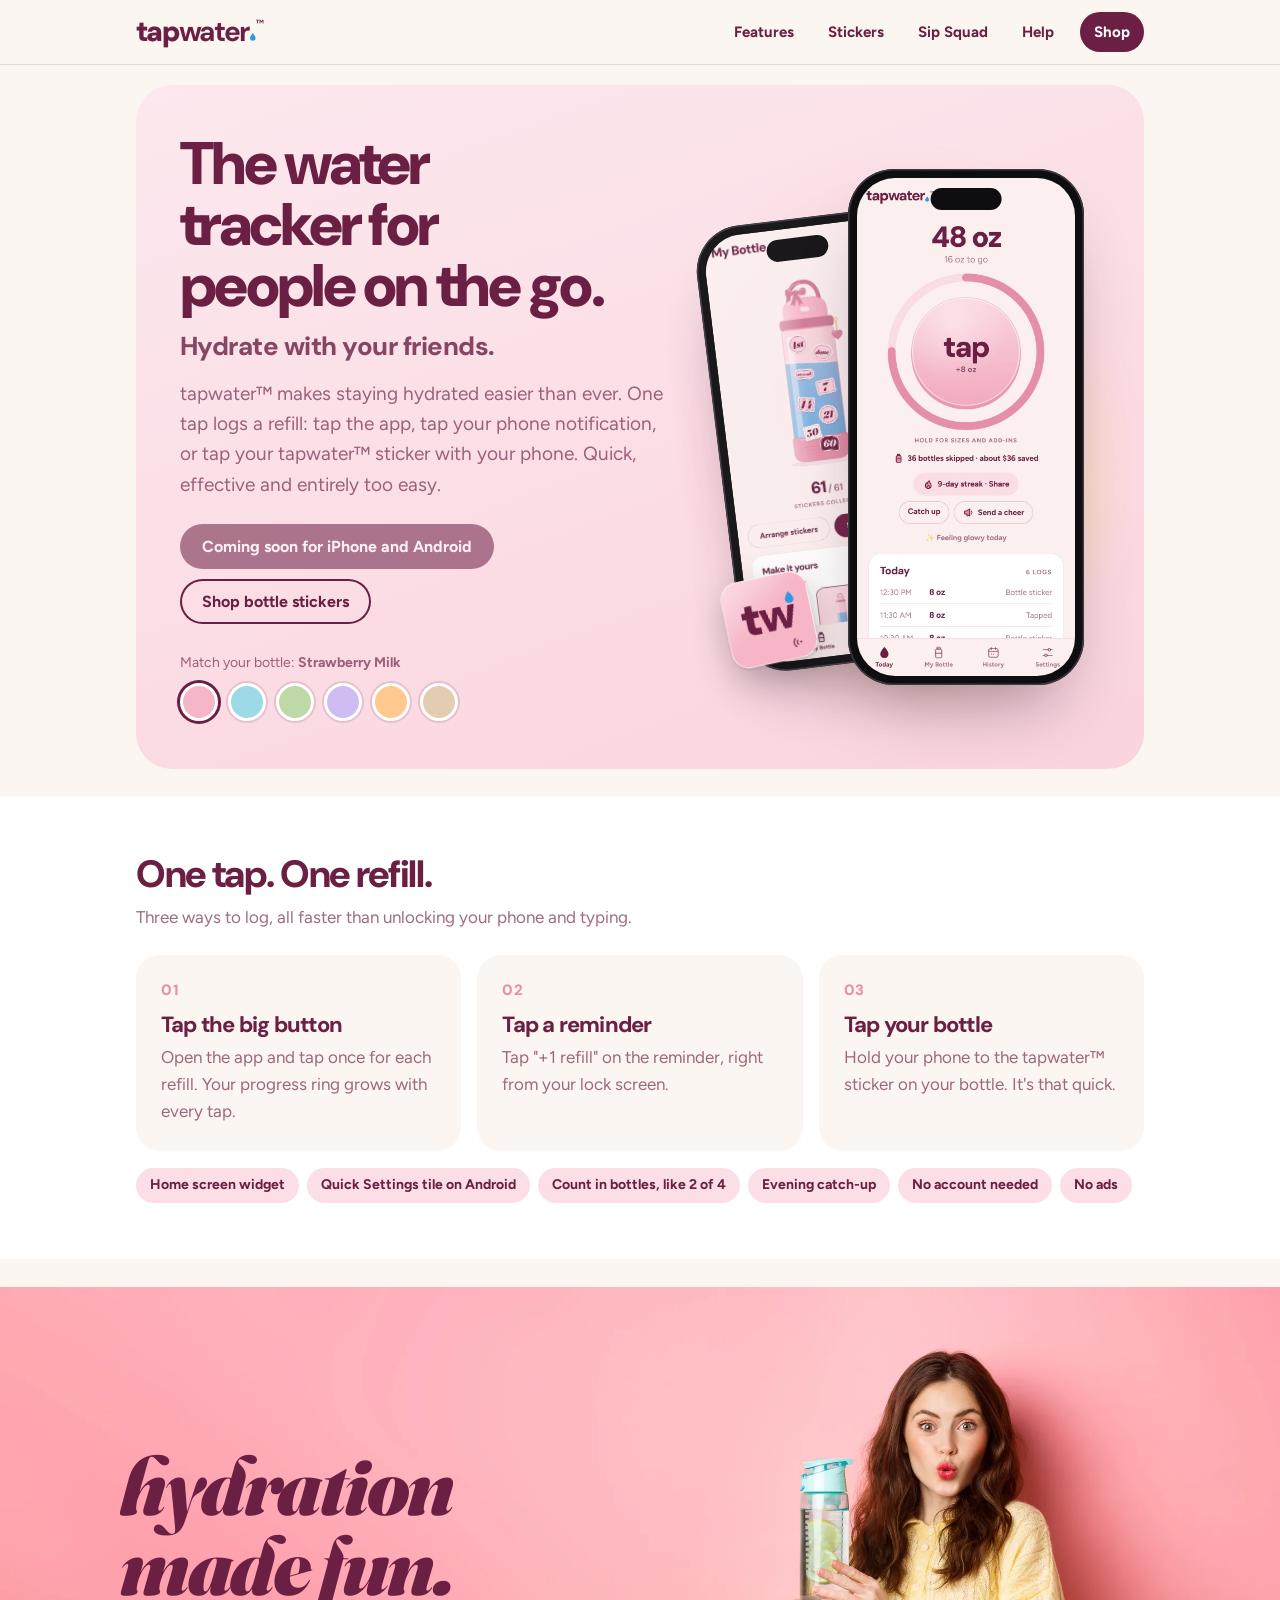
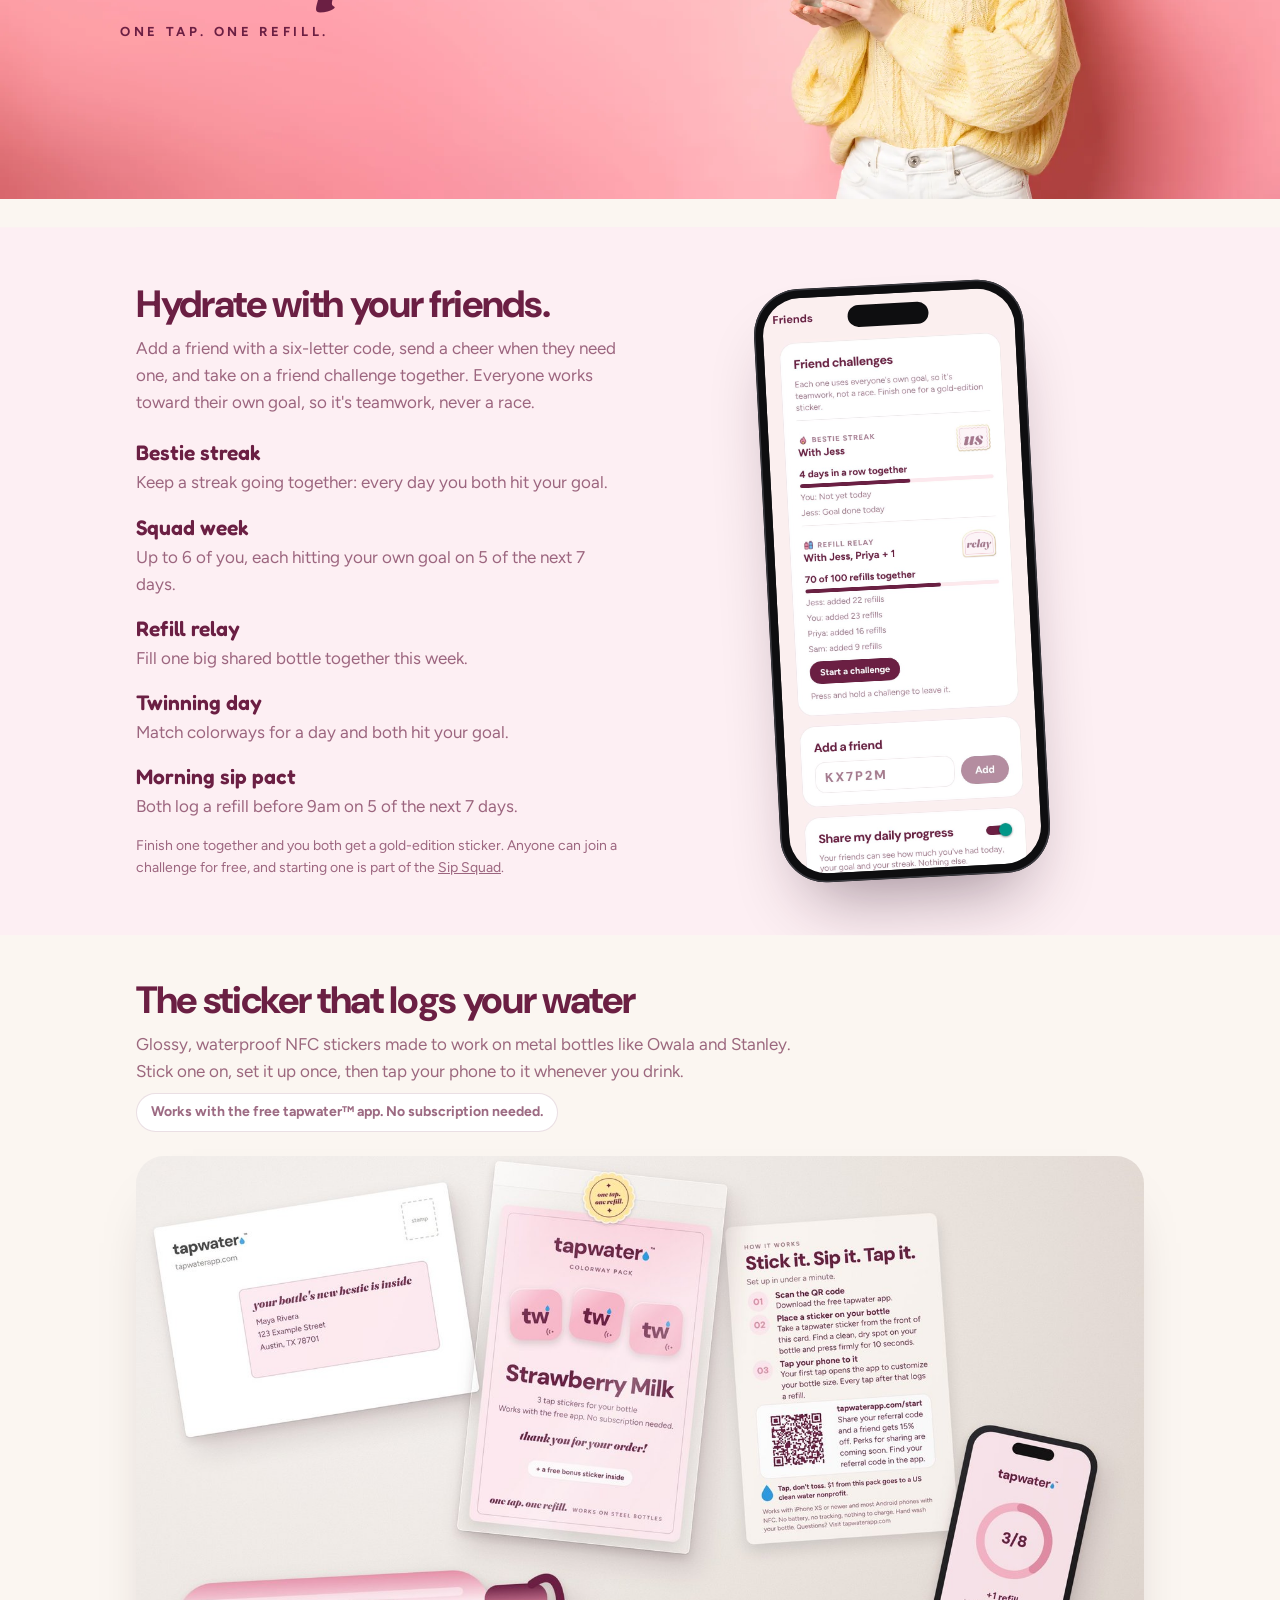
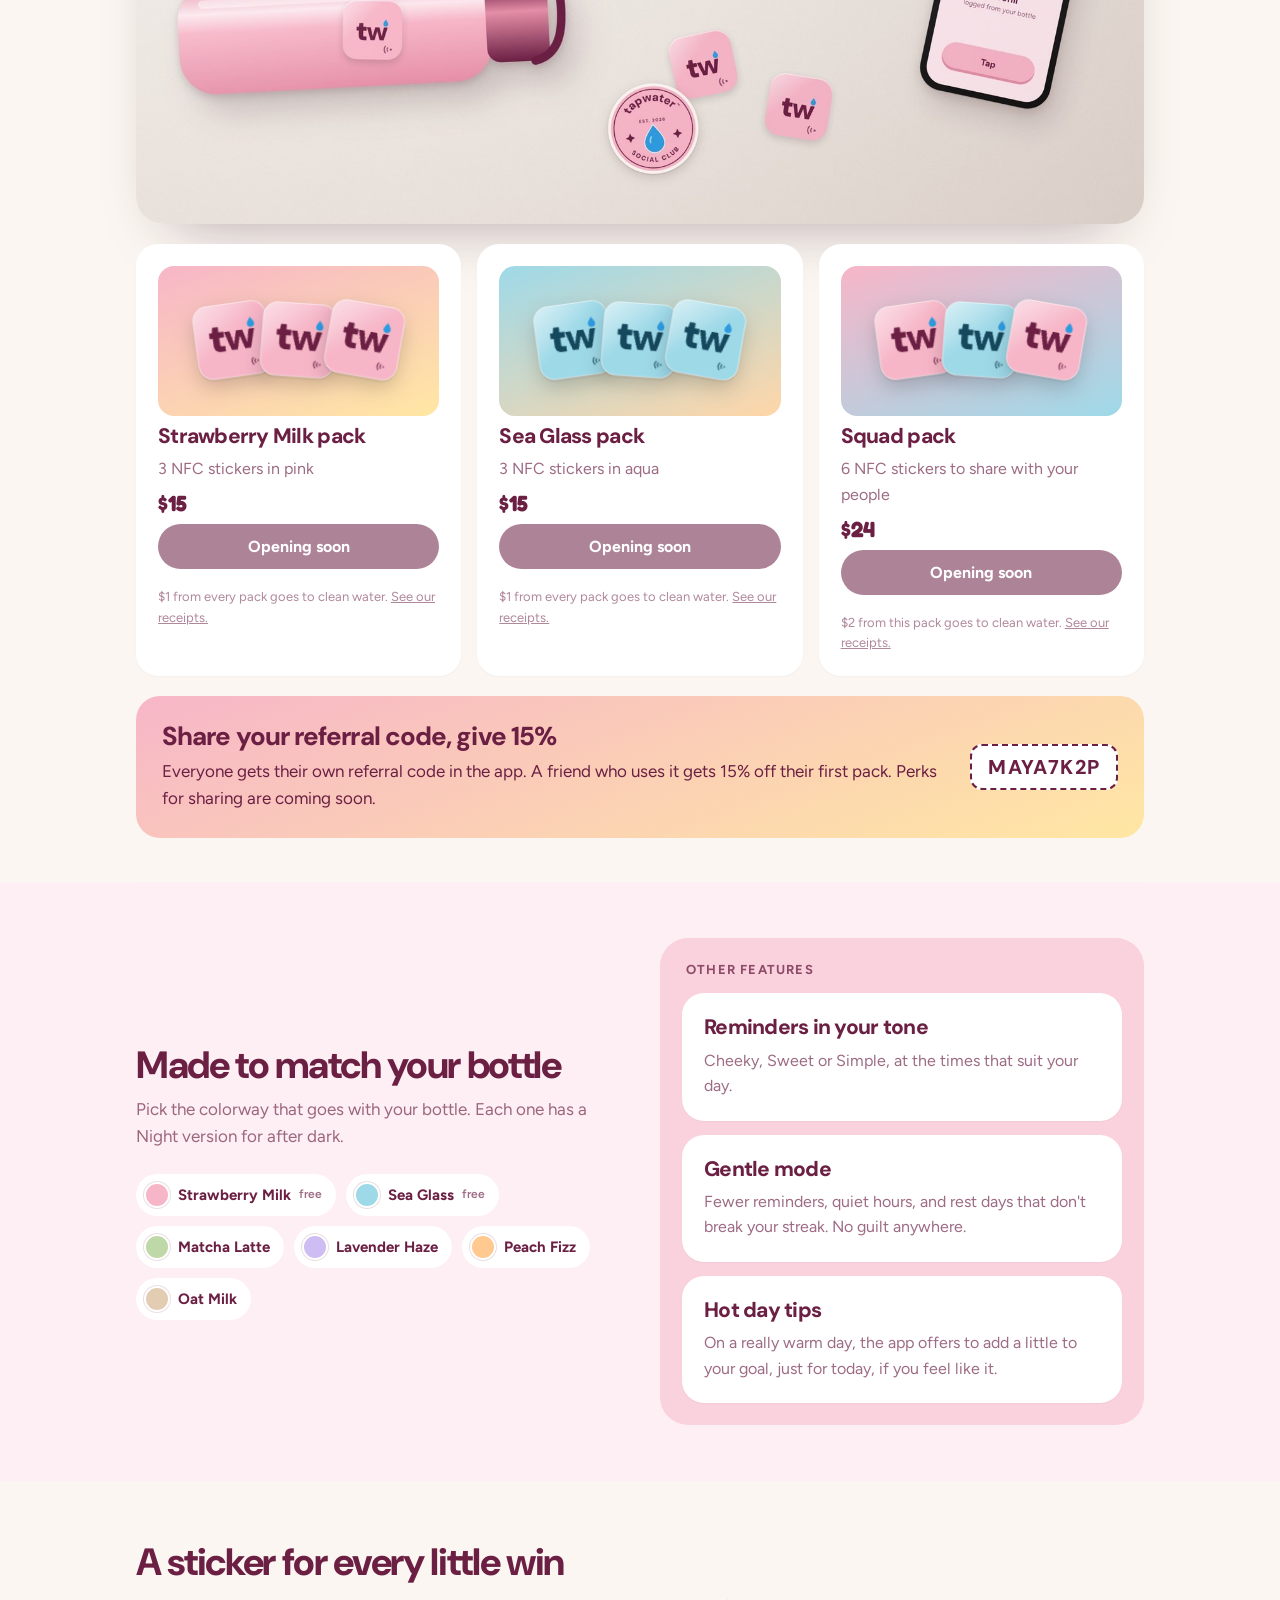
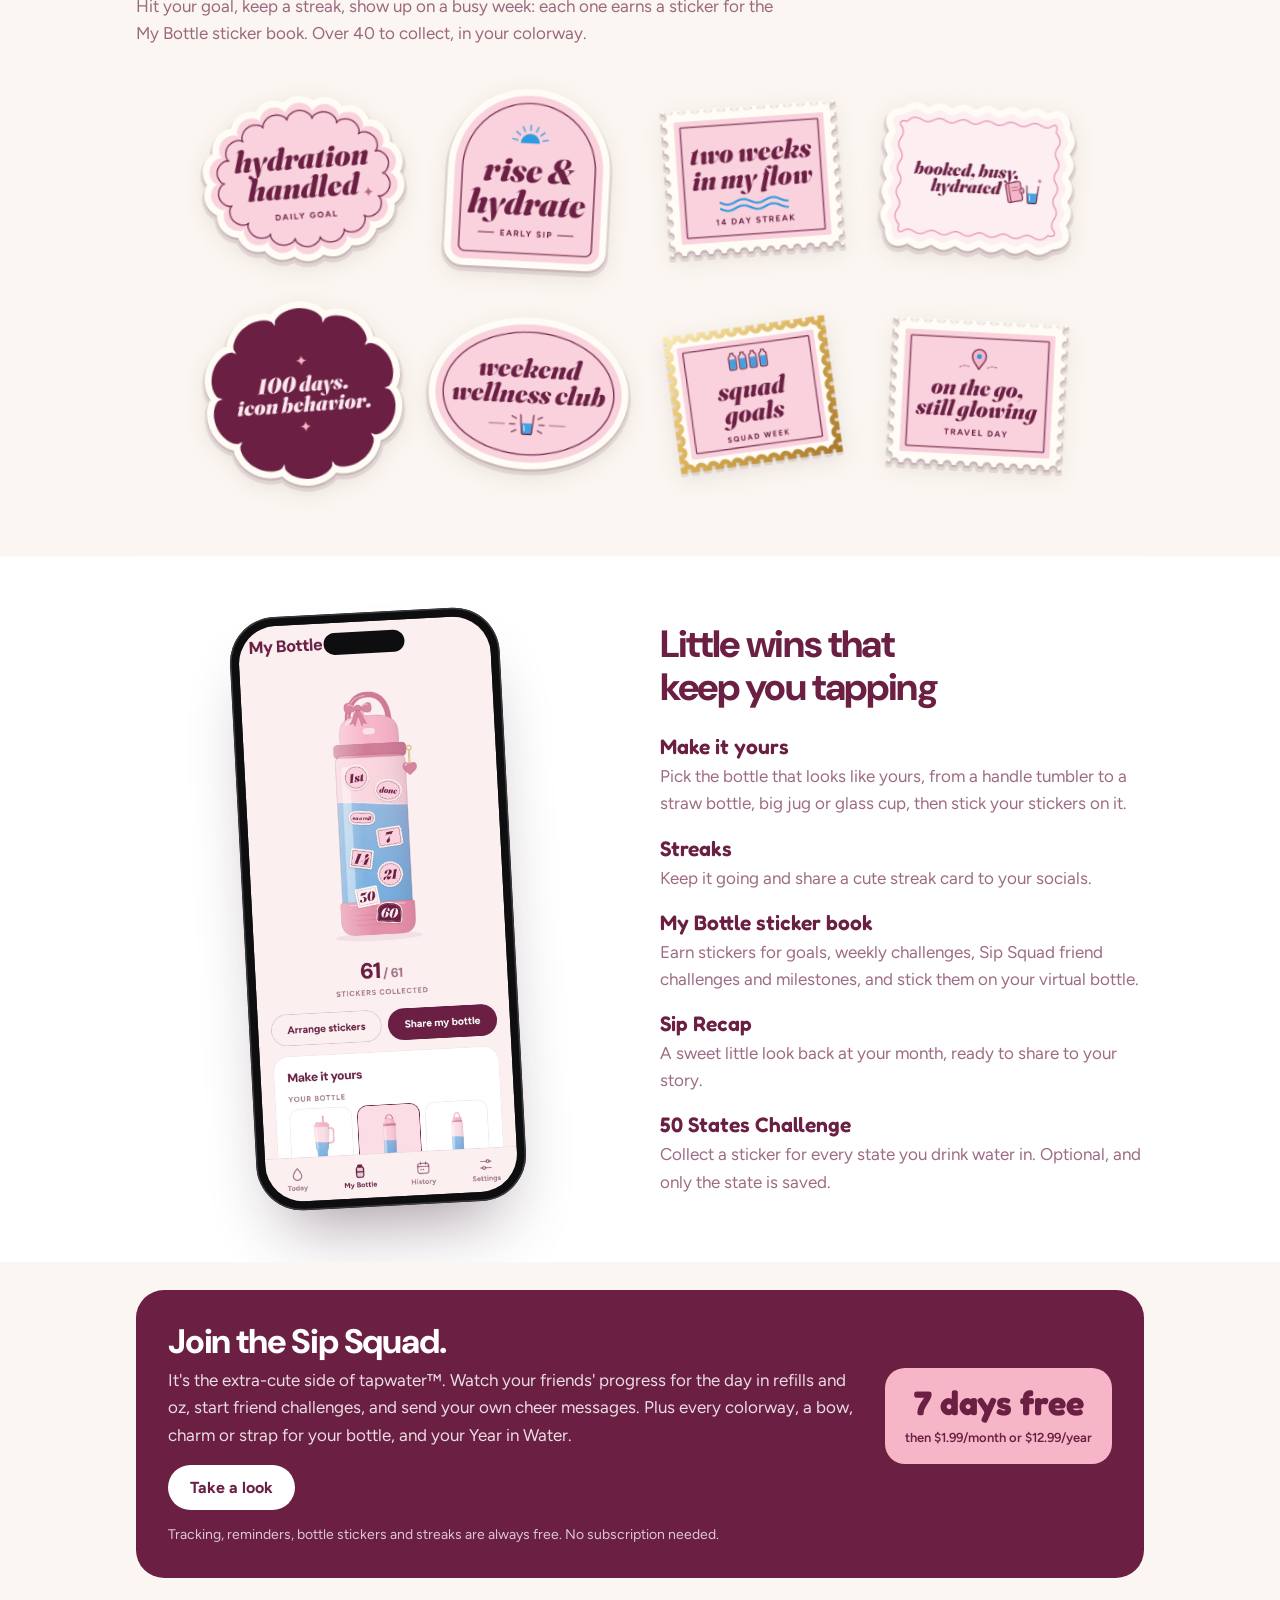
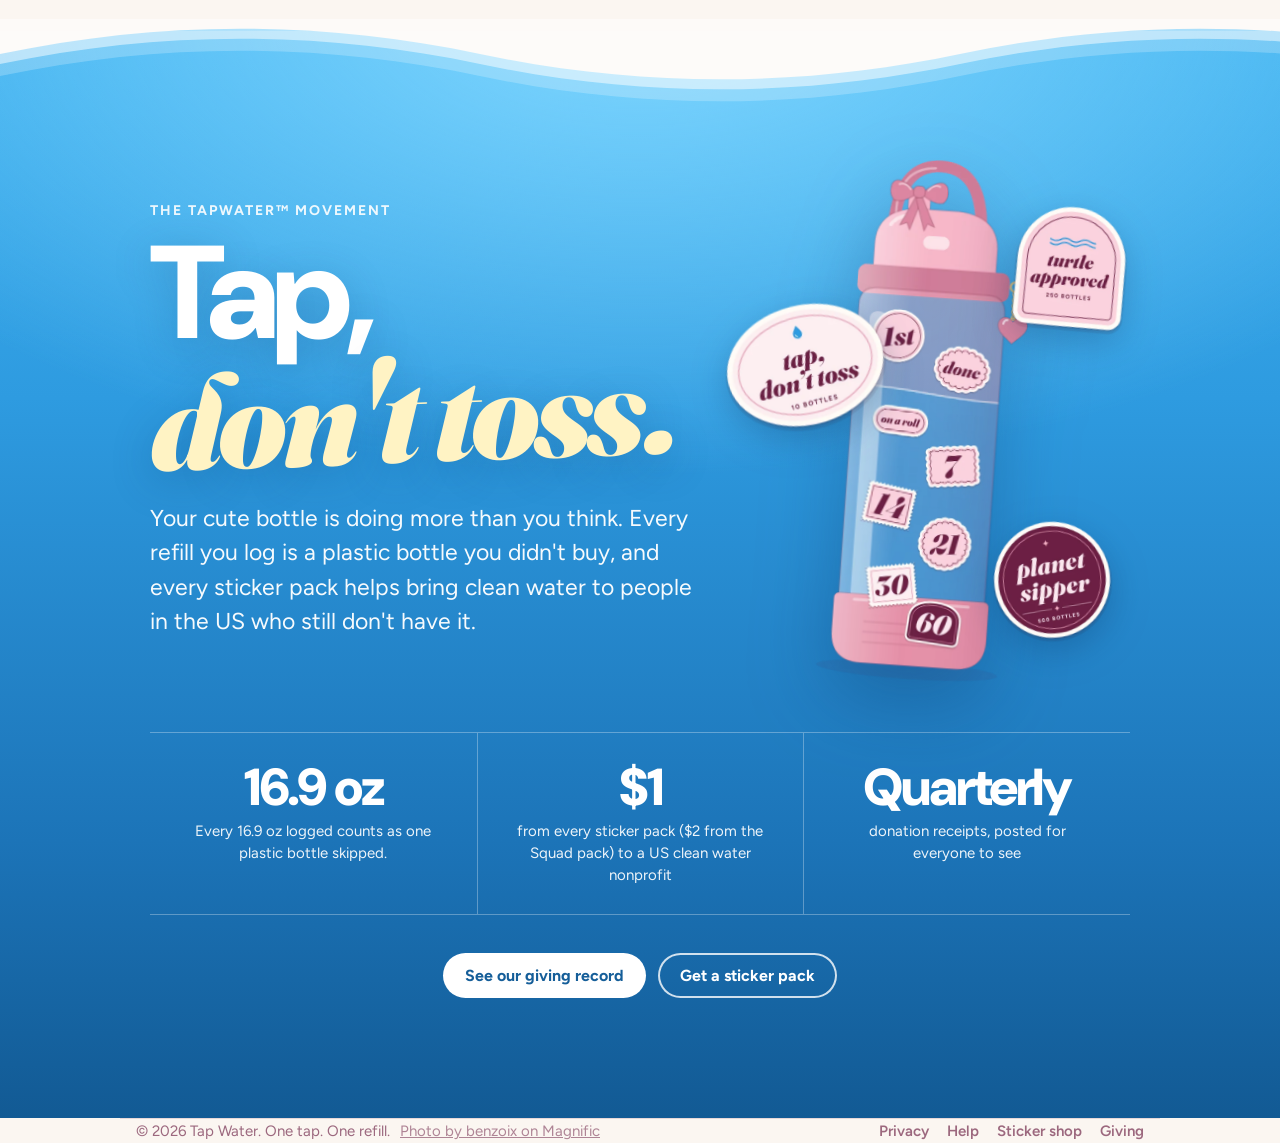
==== commit 1f2b1b58: "Move the "hydrated looks good on me." photo band from the home page to the Sip Squad page Co-Authore" ====
--- a/index.html
+++ b/index.html
@@ -124,17 +124,6 @@
       <img data-book="weekend" src="img/stickers/strawberry-milk-weekend.png" alt="weekend wellness club" width="480" height="480" loading="lazy">
       <img data-book="squad-week" src="img/stickers/strawberry-milk-squad-week.png" alt="squad goals, a gold-edition friend challenge sticker" width="480" height="480" loading="lazy">
       <img data-book="travel-day" src="img/stickers/strawberry-milk-travel-day.png" alt="on the go, still glowing" width="480" height="480" loading="lazy">
-    </div>
-  </section>
-
-  <section class="maya-band smile" aria-label="hydrated looks good on me">
-    <picture>
-      <source media="(max-width: 760px)" srcset="img/photos/maya-smile-tall.webp">
-      <img src="img/photos/maya-smile.webp" alt="A young woman in a yellow sweater smiling and holding a clear water bottle against a pink wall" width="2400" height="961" loading="lazy">
-    </picture>
-    <div class="maya-copy">
-      <p class="maya-big">hydrated<br>looks good<br>on me.</p>
-      <p class="maya-kick">one refill at a time.</p>
     </div>
   </section>
 
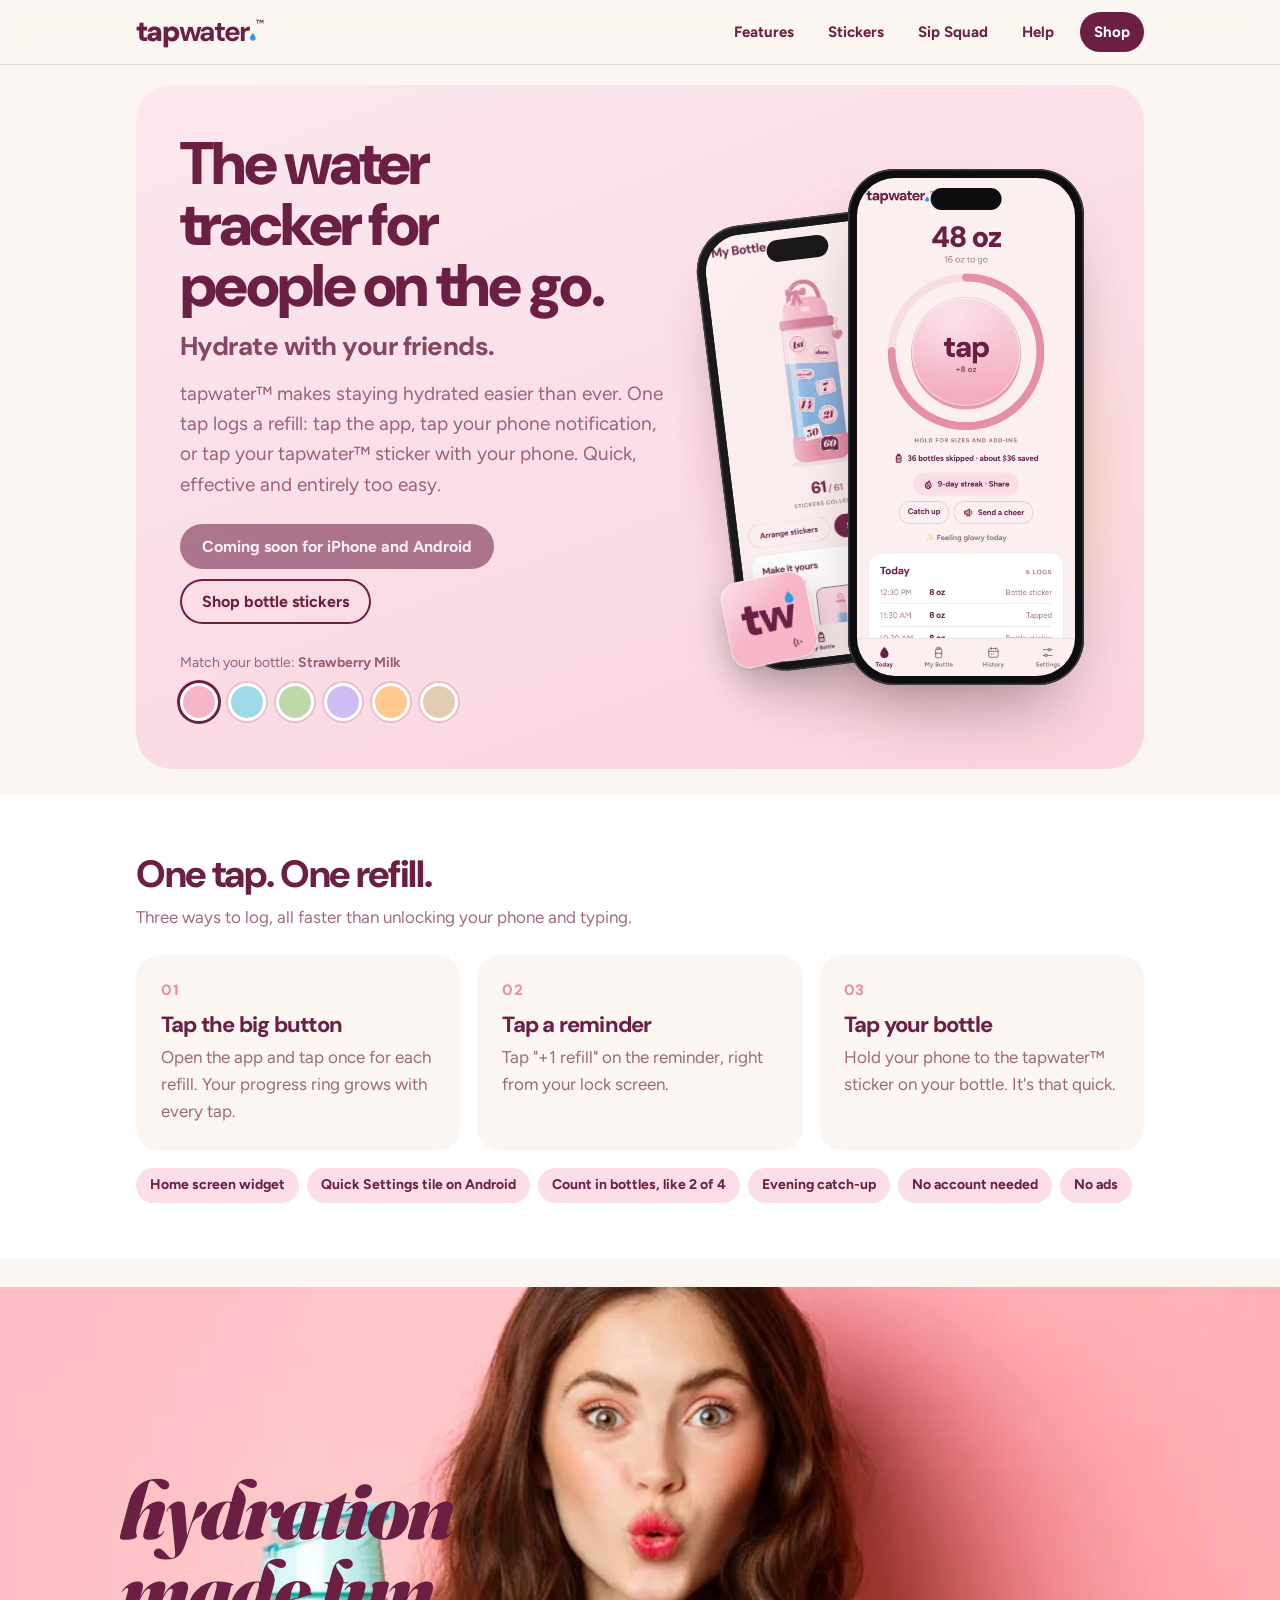
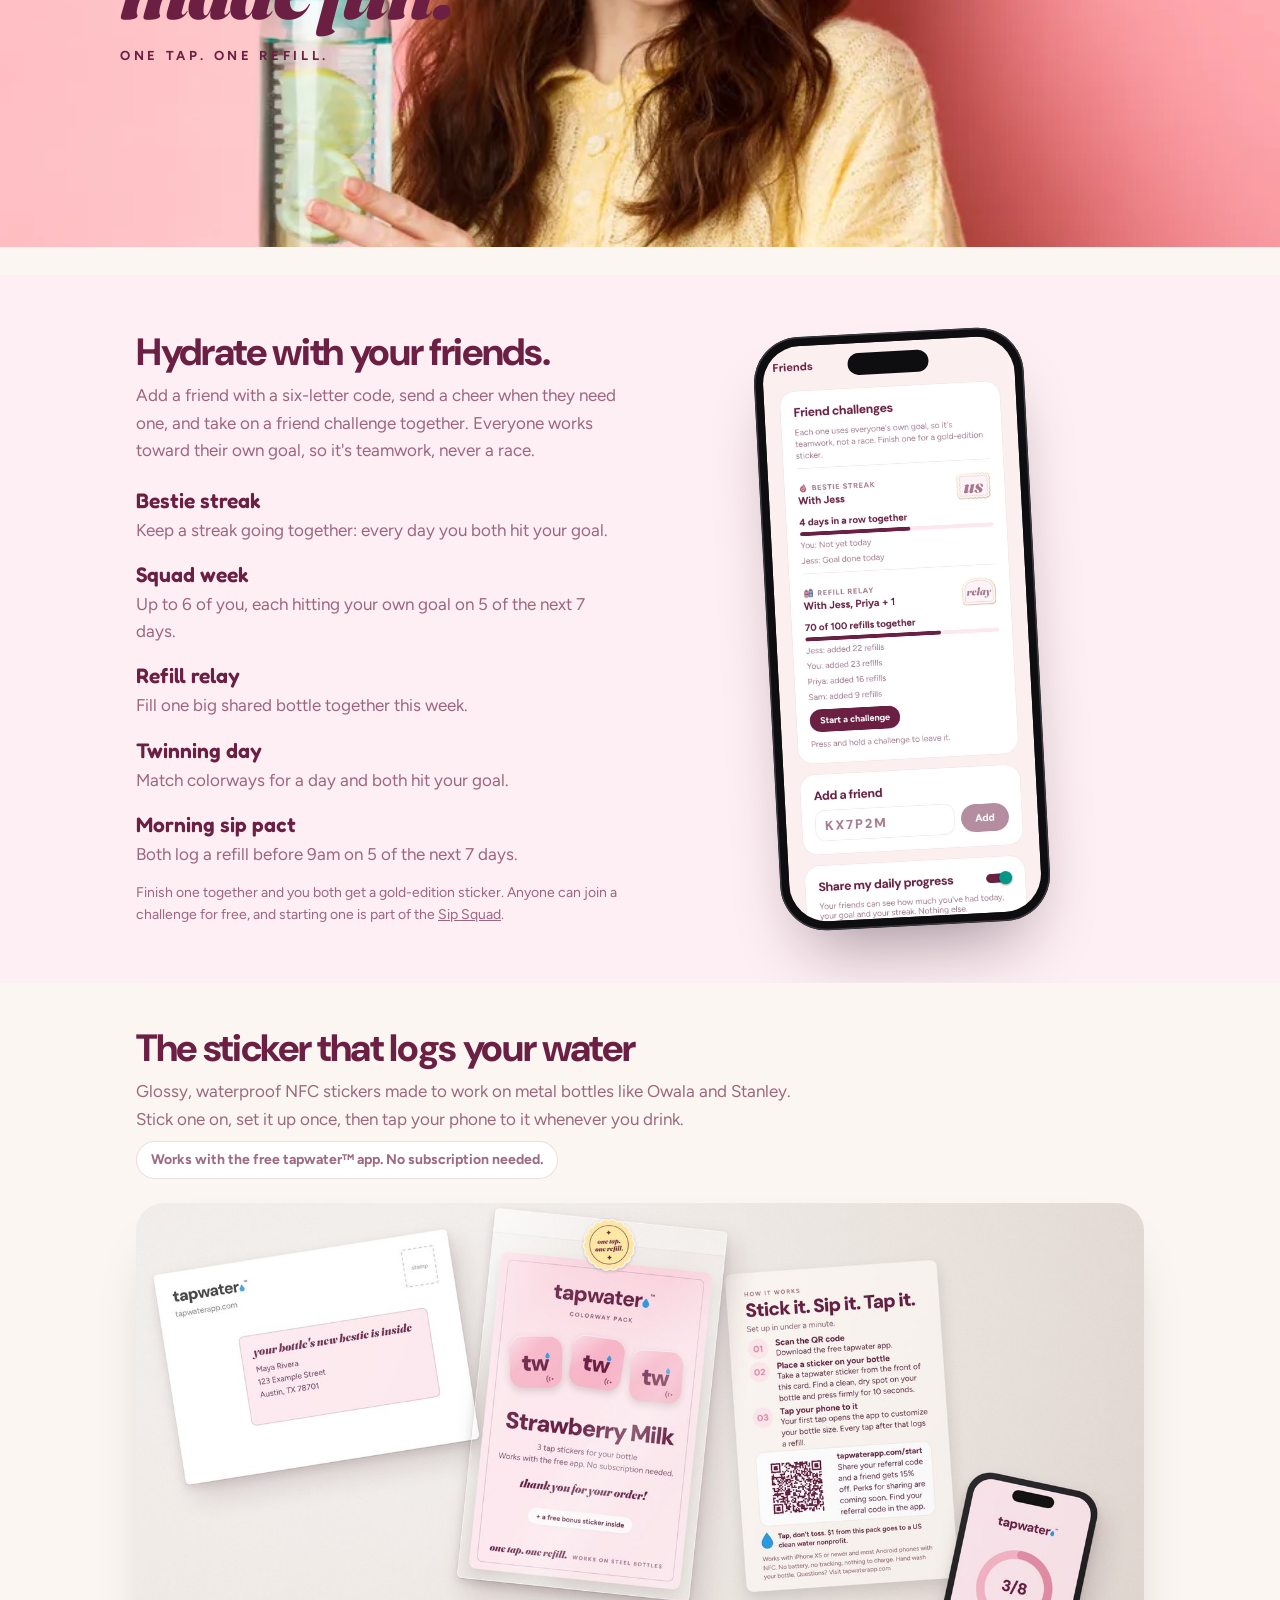
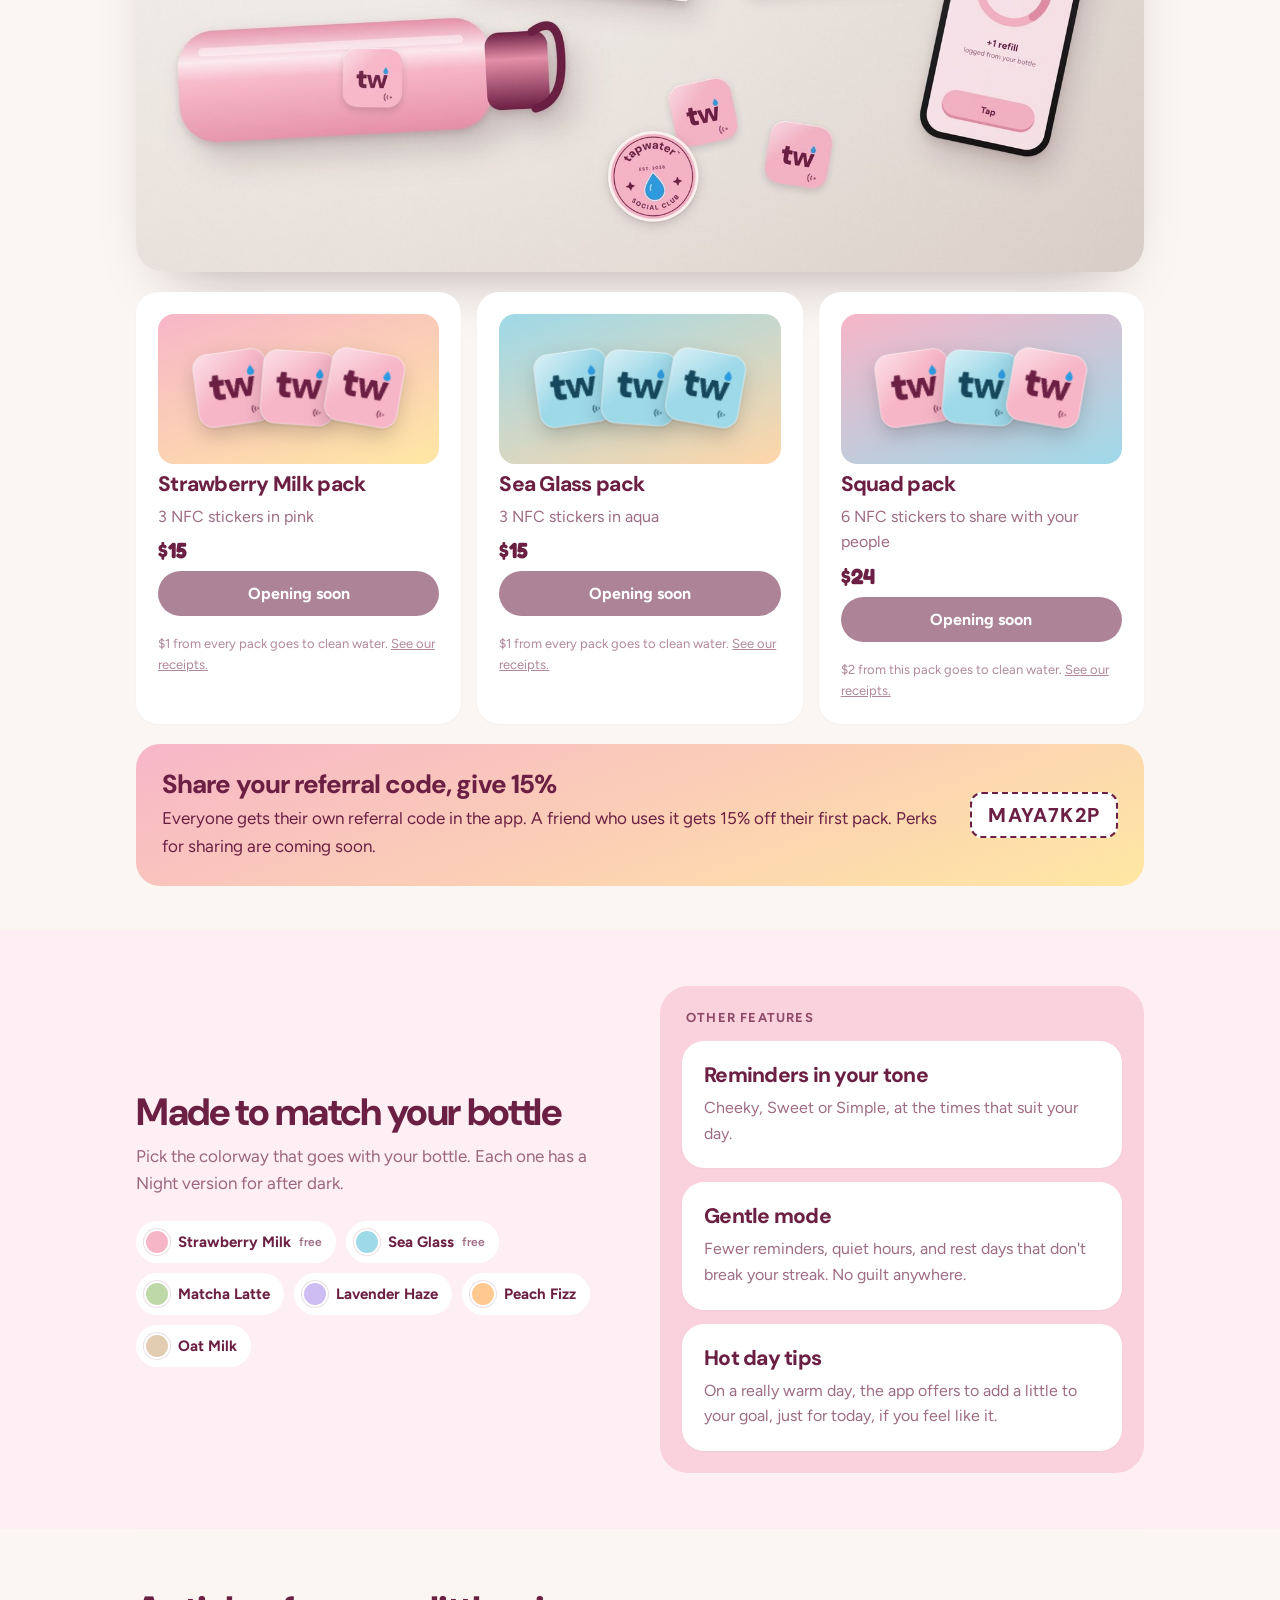
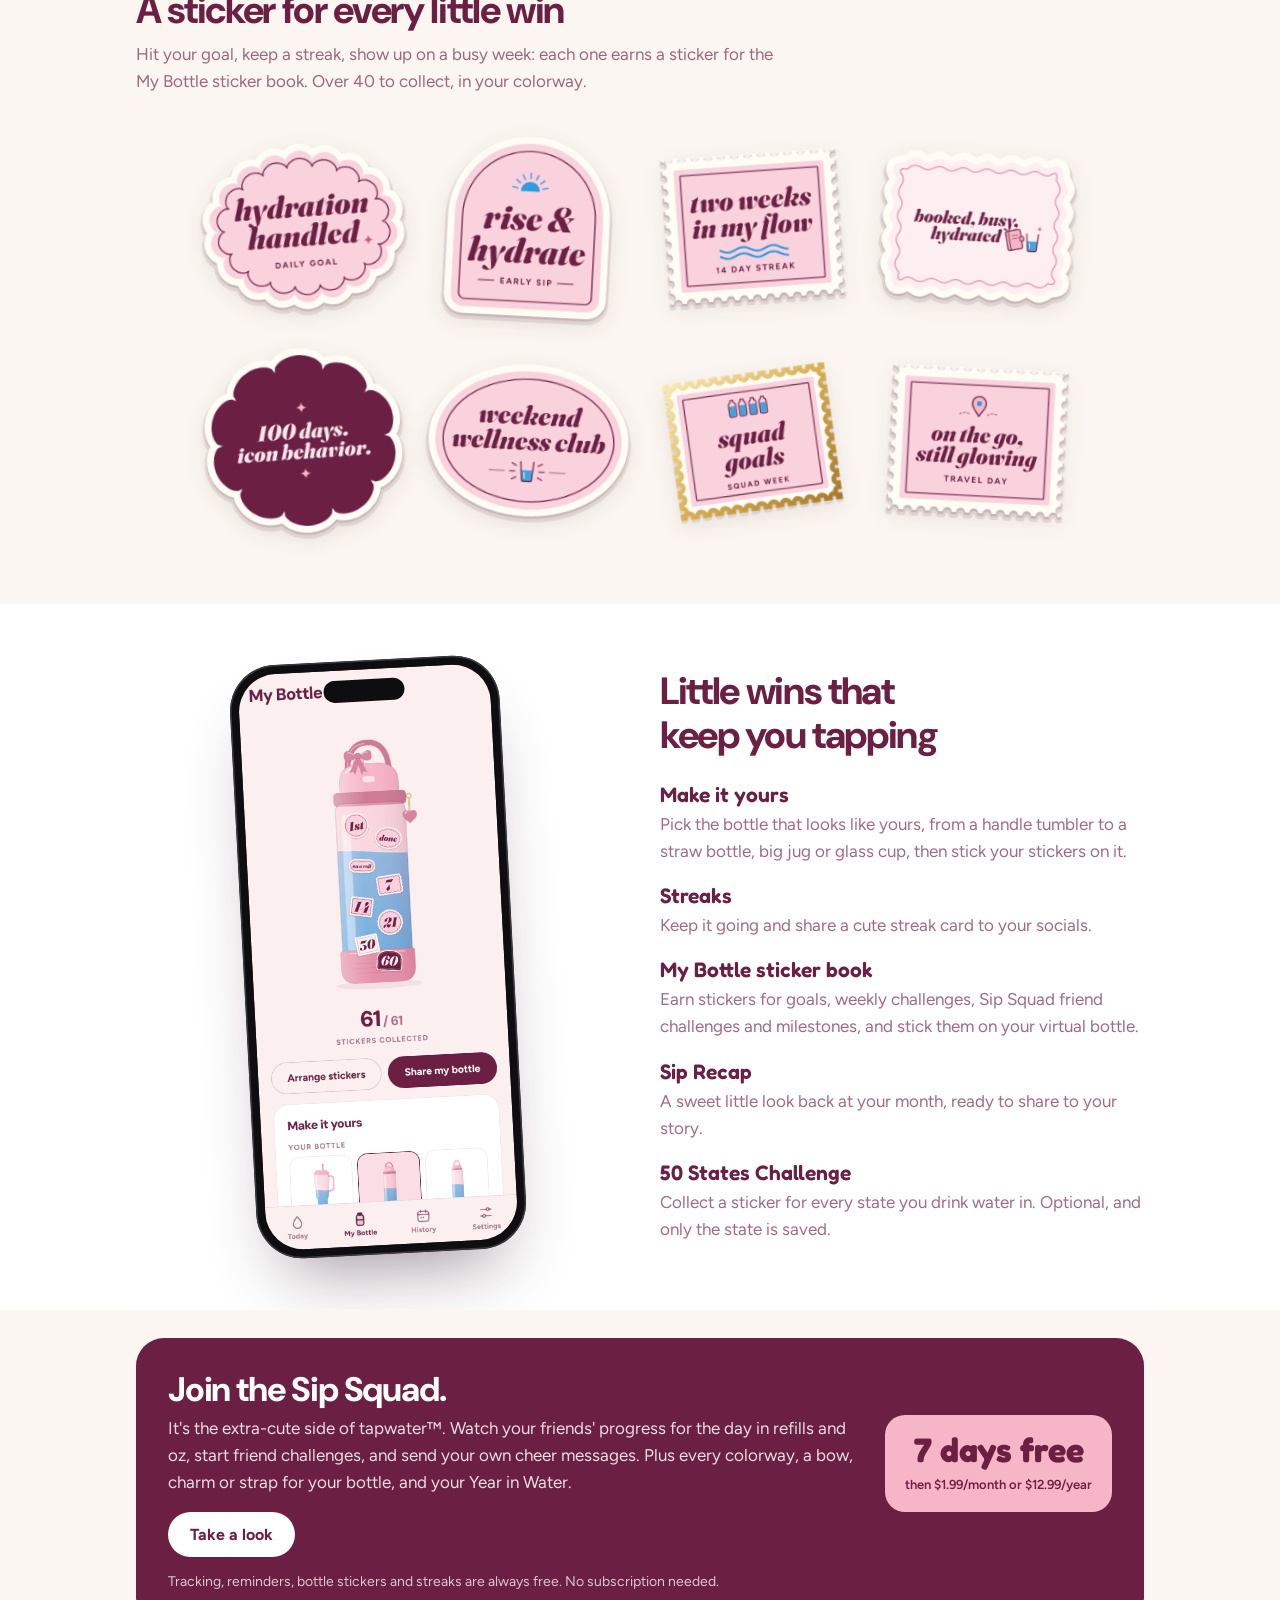
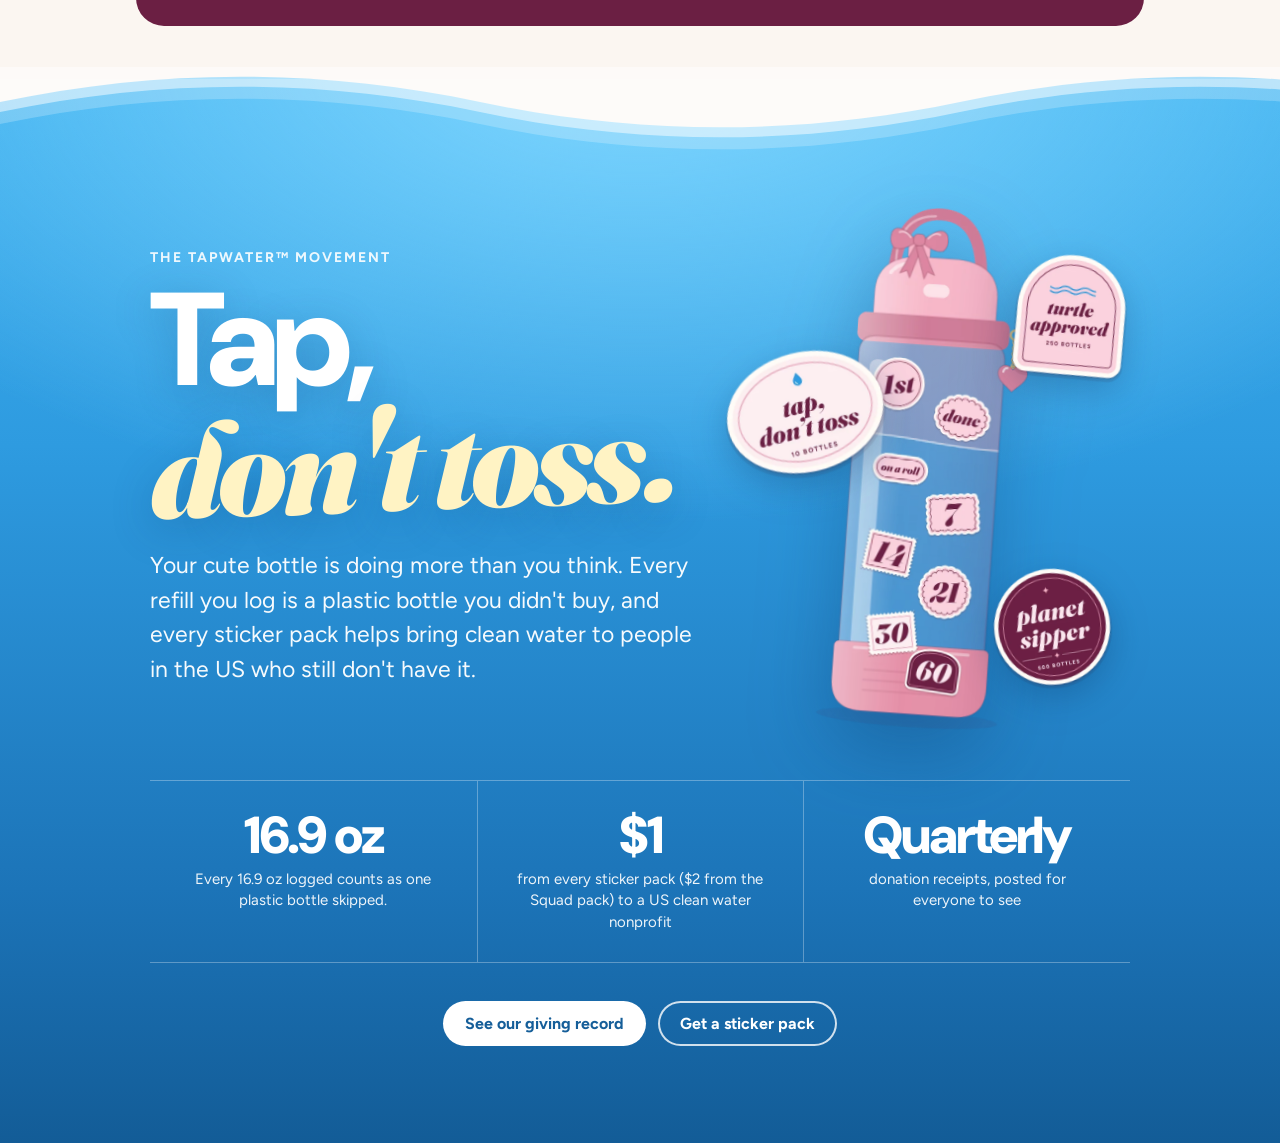
==== commit 01bb9475: "Store name: tapwater: Hydration Tracker (home page title, privacy policy) Co-Authored-By: Claude Opu" ====
--- a/index.html
+++ b/index.html
@@ -1,7 +1,7 @@
 <!doctype html>
 <html lang="en"><head><meta charset="utf-8"><meta name="viewport" content="width=device-width,initial-scale=1"><link rel="icon" href="favicon.png"><link rel="preconnect" href="https://fonts.googleapis.com"><link rel="stylesheet" href="https://fonts.googleapis.com/css2?family=DM+Sans:opsz,wght@9..40,700;9..40,800;9..40,900&family=Fredoka:wght@600;700&family=Figtree:wght@400;600;700&family=Fraunces:ital,opsz,wght@1,9..144,900&display=swap"><link rel="stylesheet" href="site.css">
 <script>try{var c=localStorage.getItem('tapwater.cw');if(c)document.documentElement.dataset.cw=c}catch(e){}</script>
-<title>Tap Water: One-Tap Tracker</title>
+<title>tapwater: Hydration Tracker</title>
 <meta name="description" content="The water tracker for people on the go. Log a refill with one tap on your phone, a reminder, or a sticker on your bottle.">
 </head><body>
 <div class="topbar"><header class="top wrap"><a class="wm" href="./" aria-label="tapwater home">tap<span class="lt">water</span><svg viewBox="0 0 10 14" aria-hidden="true"><path d="M5 0C5 0 0 6.2 0 9a5 5 0 0 0 10 0C10 6.2 5 0 5 0Z"/></svg><sup class="tm">™</sup></a><nav><a href="./#features">Features</a><a href="./#stickers">Stickers</a><a href="sip-squad.html">Sip Squad</a><a href="support.html">Help</a><a class="nav-cta" href="./#stickers">Shop</a></nav></header></div>
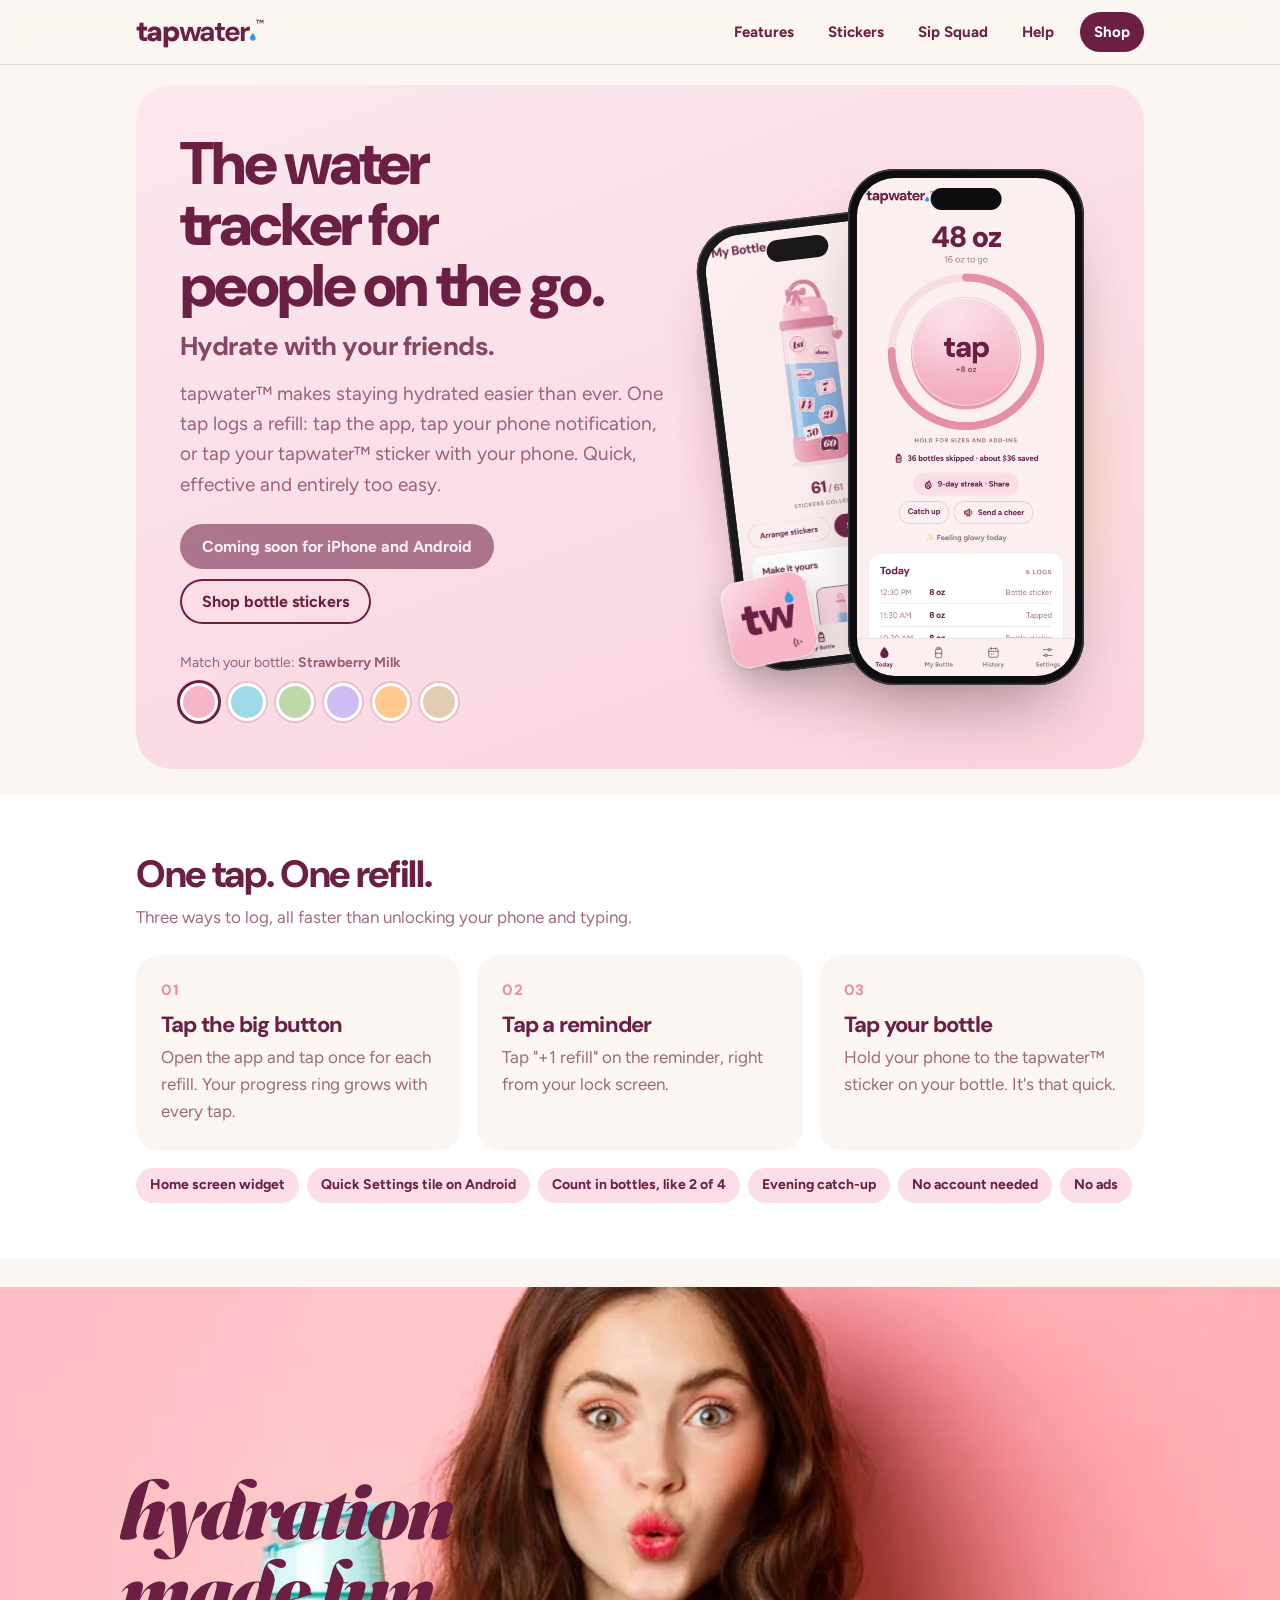
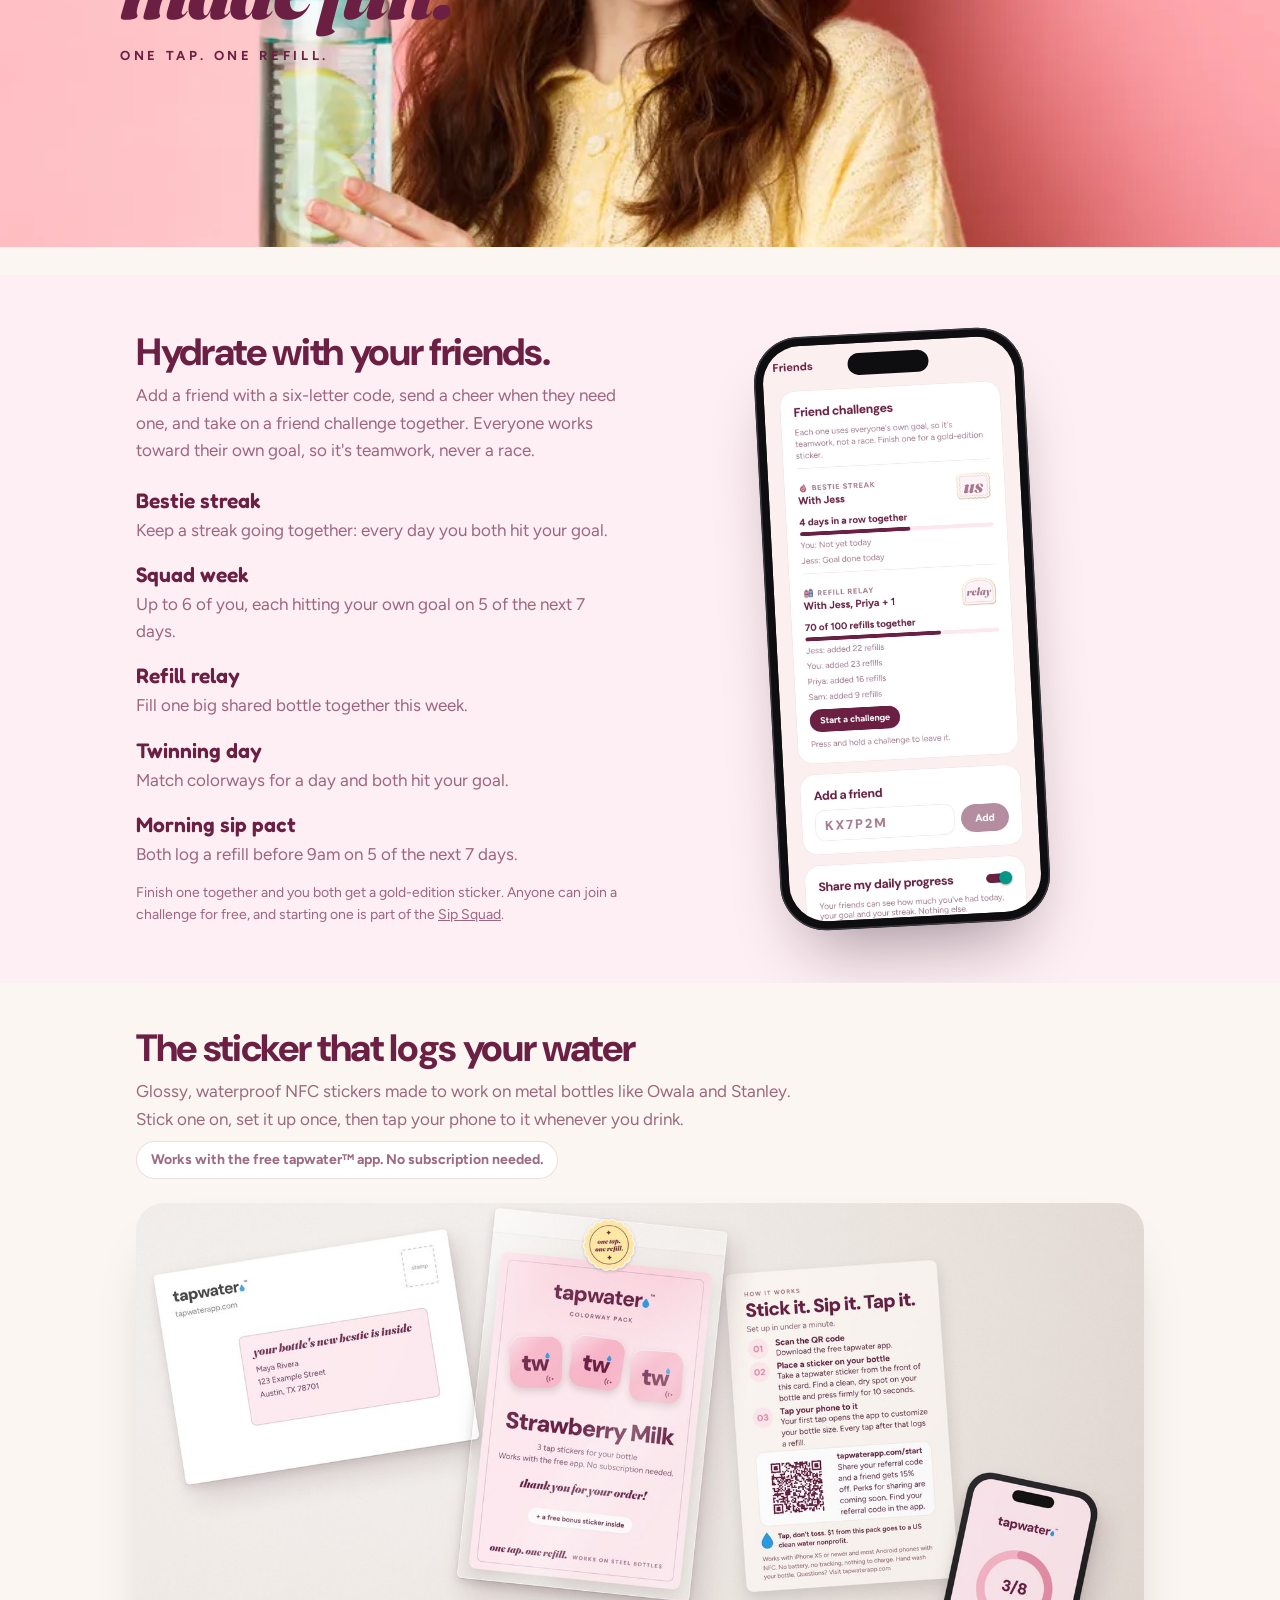
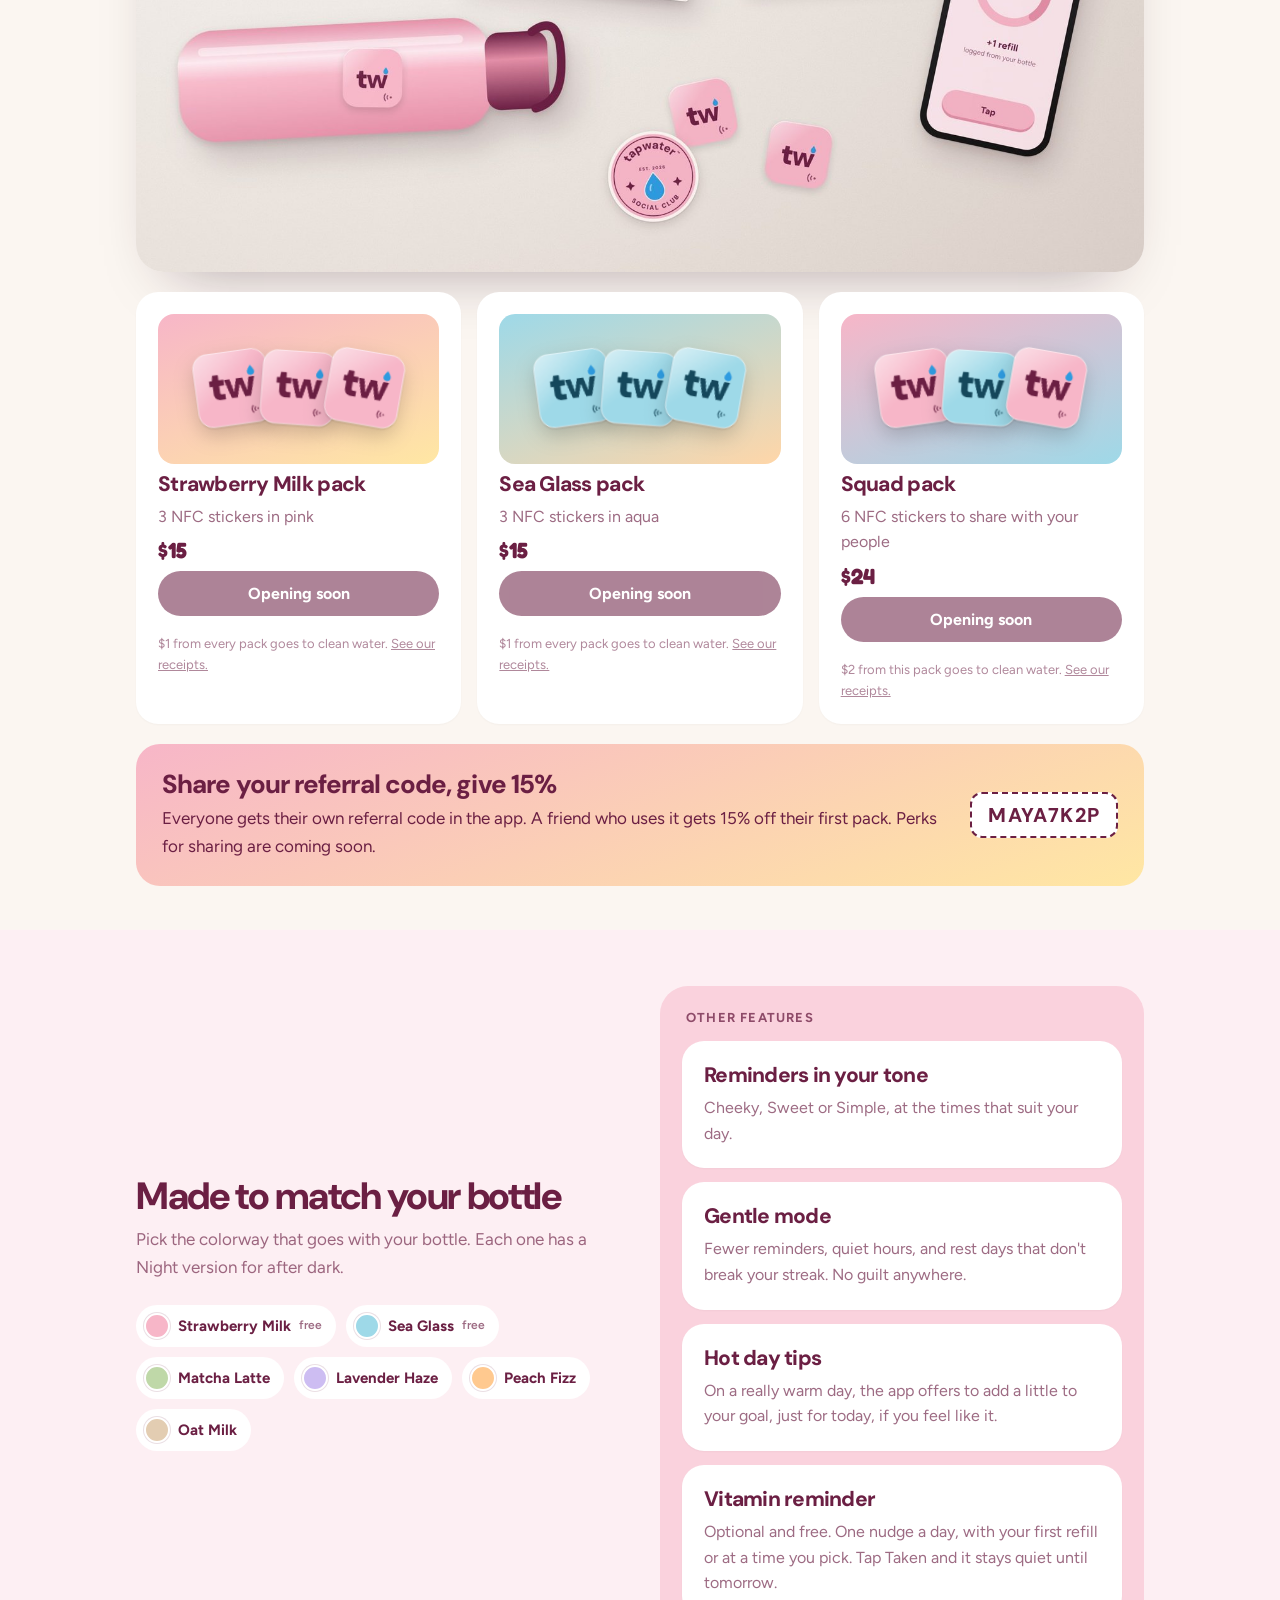
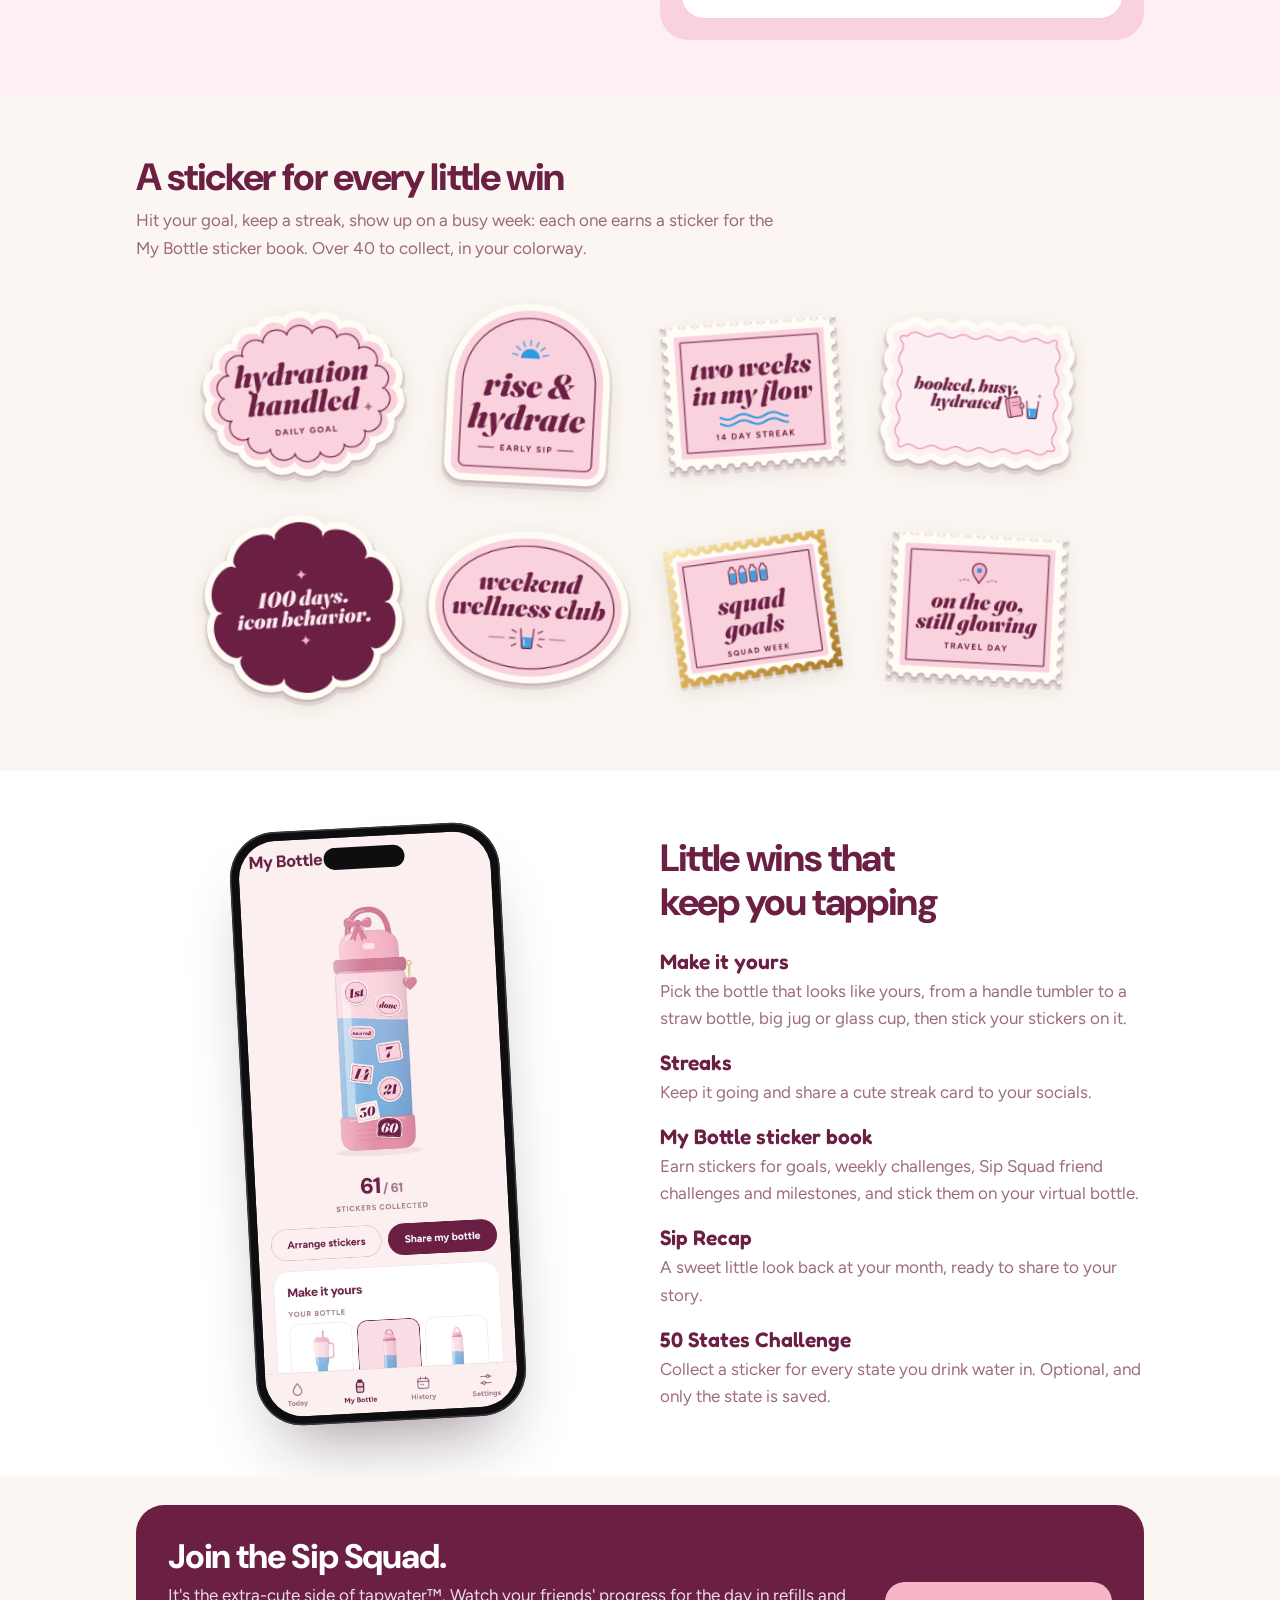
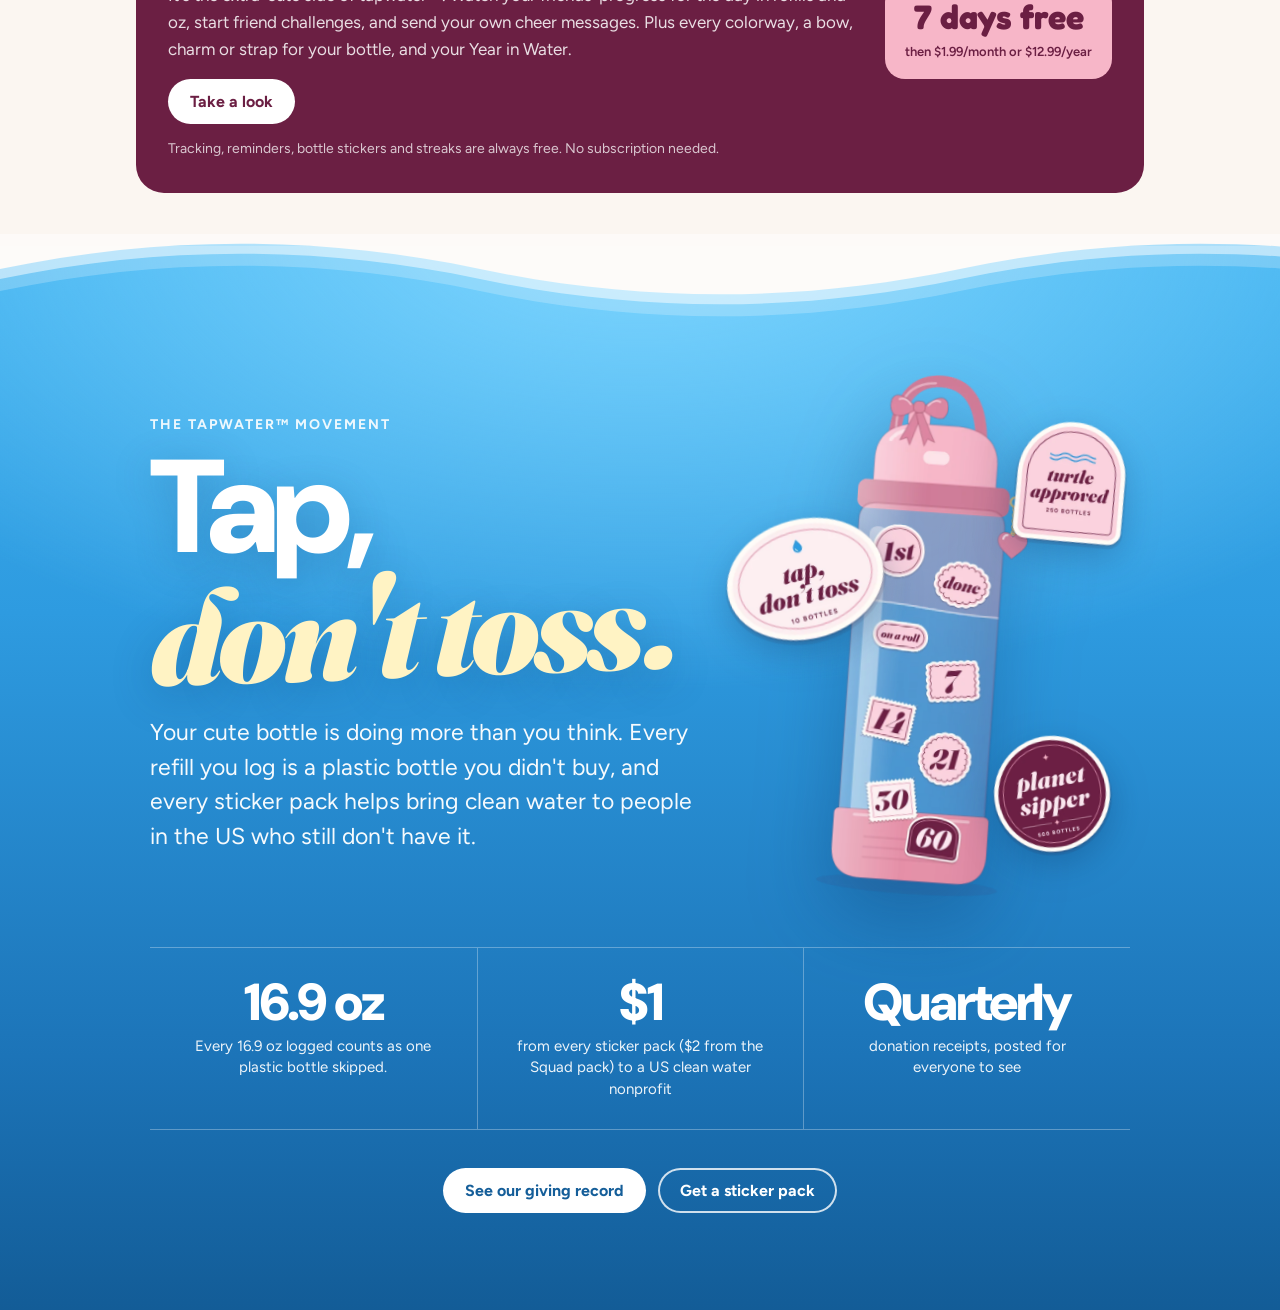
==== commit e44b08be: "Home page: Vitamin reminder in Other features Co-Authored-By: Claude Opus 5.5 (1M context) <noreply@" ====
--- a/index.html
+++ b/index.html
@@ -109,6 +109,7 @@
         <div class="card"><h3>Reminders in your tone</h3><p>Cheeky, Sweet or Simple, at the times that suit your day.</p></div>
         <div class="card"><h3>Gentle mode</h3><p>Fewer reminders, quiet hours, and rest days that don't break your streak. No guilt anywhere.</p></div>
         <div class="card"><h3>Hot day tips</h3><p>On a really warm day, the app offers to add a little to your goal, just for today, if you feel like it.</p></div>
+        <div class="card"><h3>Vitamin reminder</h3><p>Optional and free. One nudge a day, with your first refill or at a time you pick. Tap Taken and it stays quiet until tomorrow.</p></div>
       </div>
     </div>
   </section>
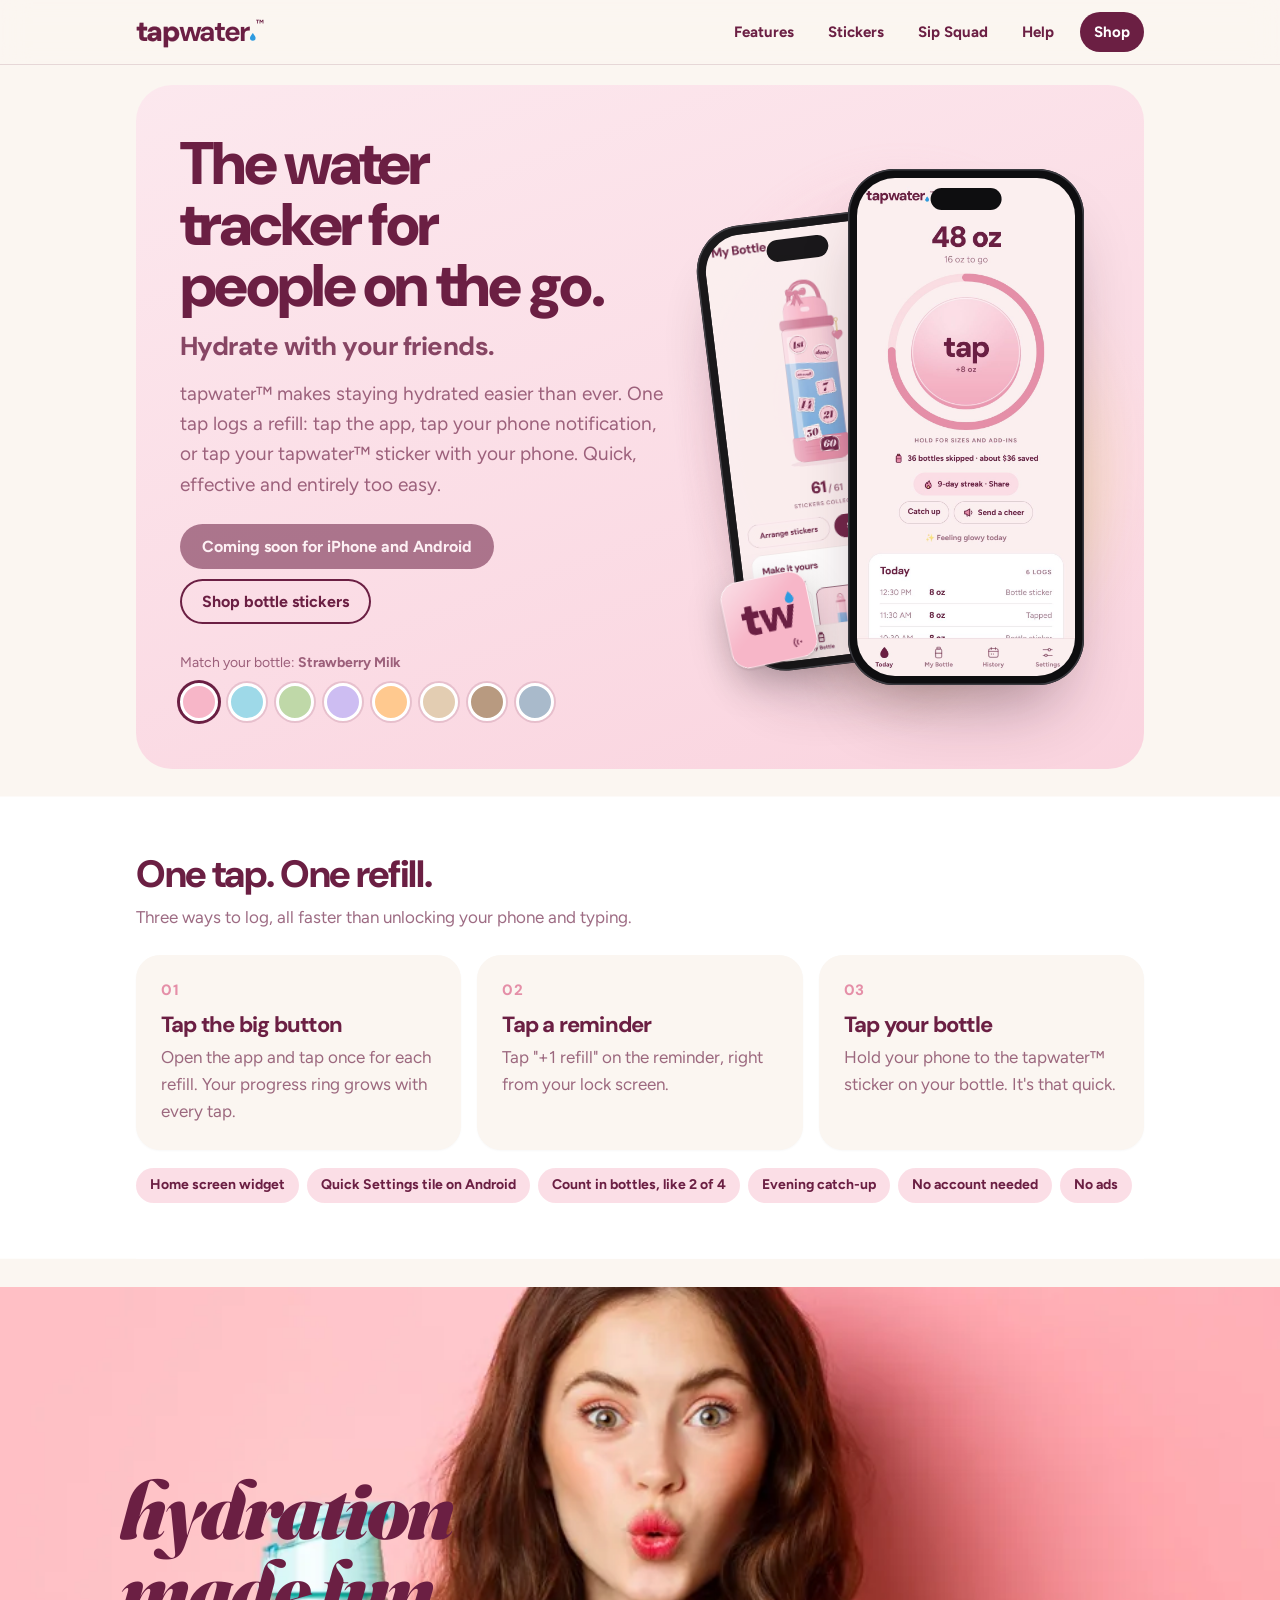
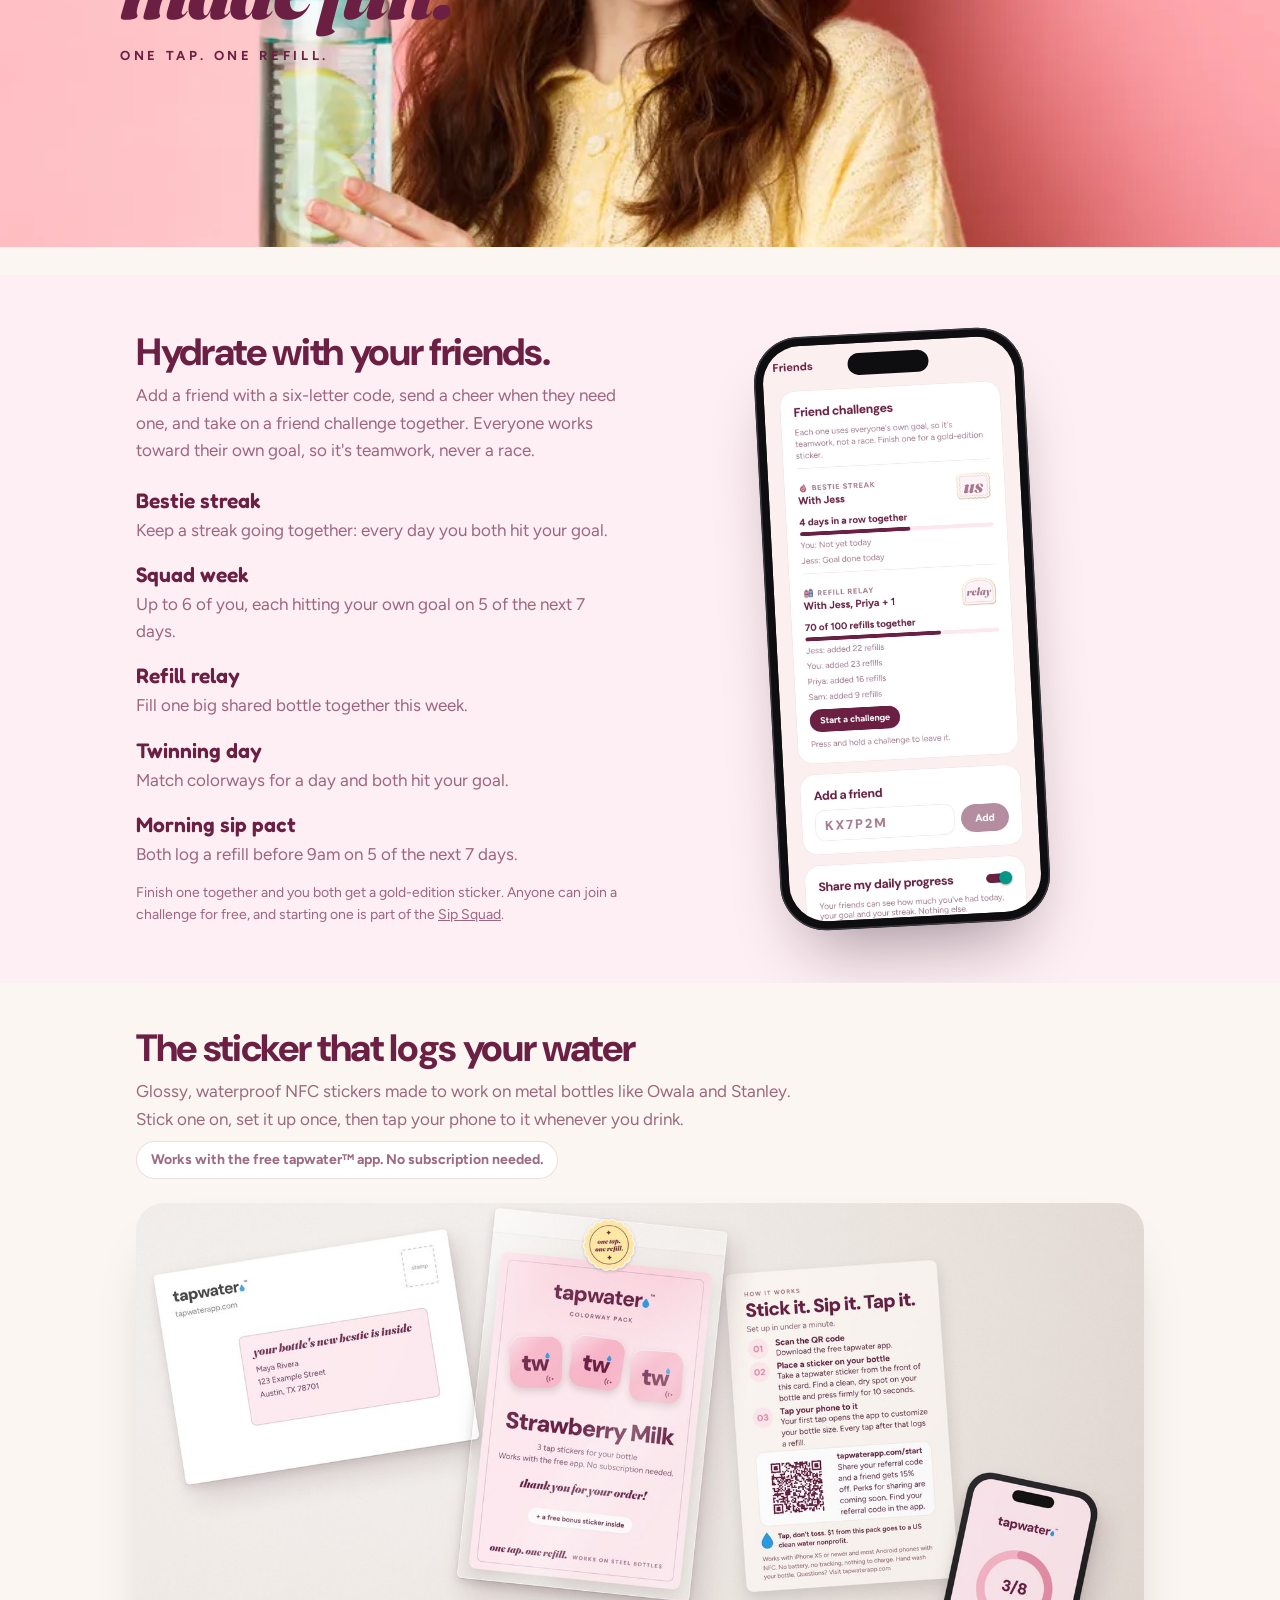
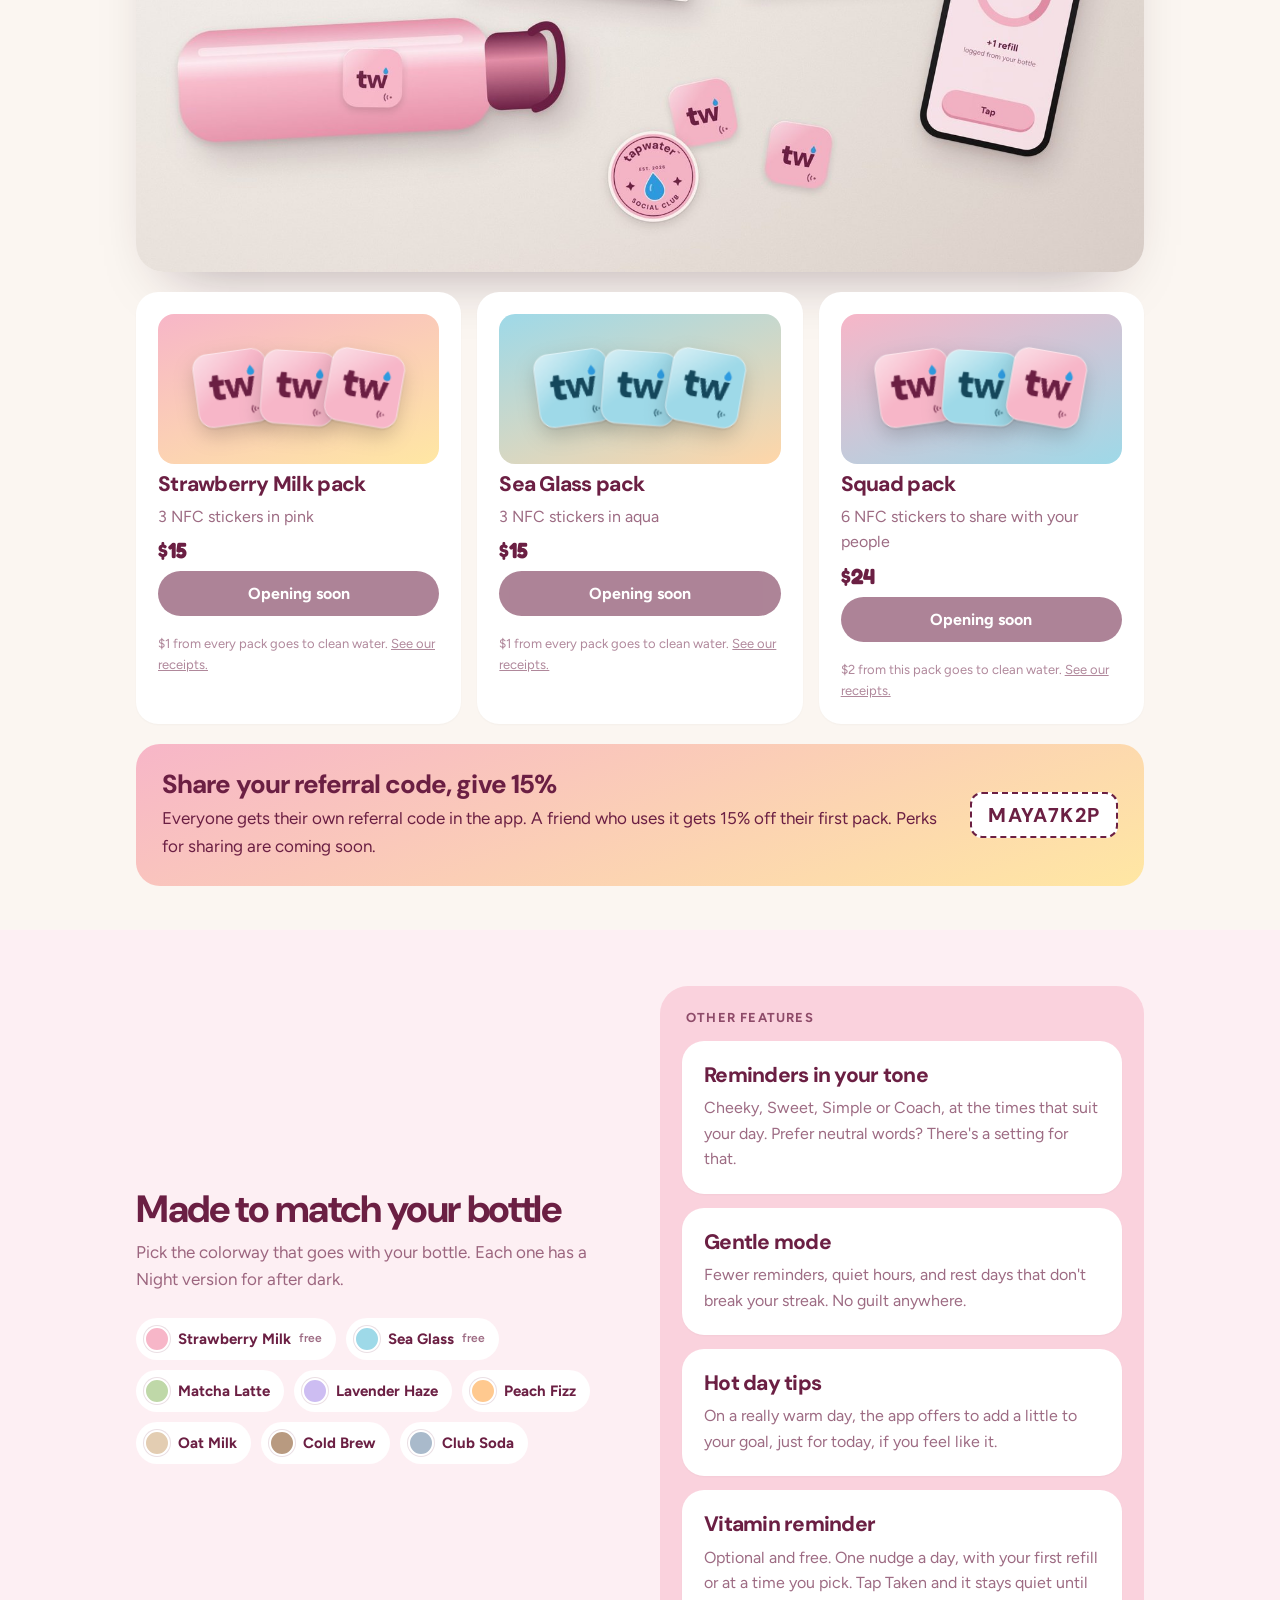
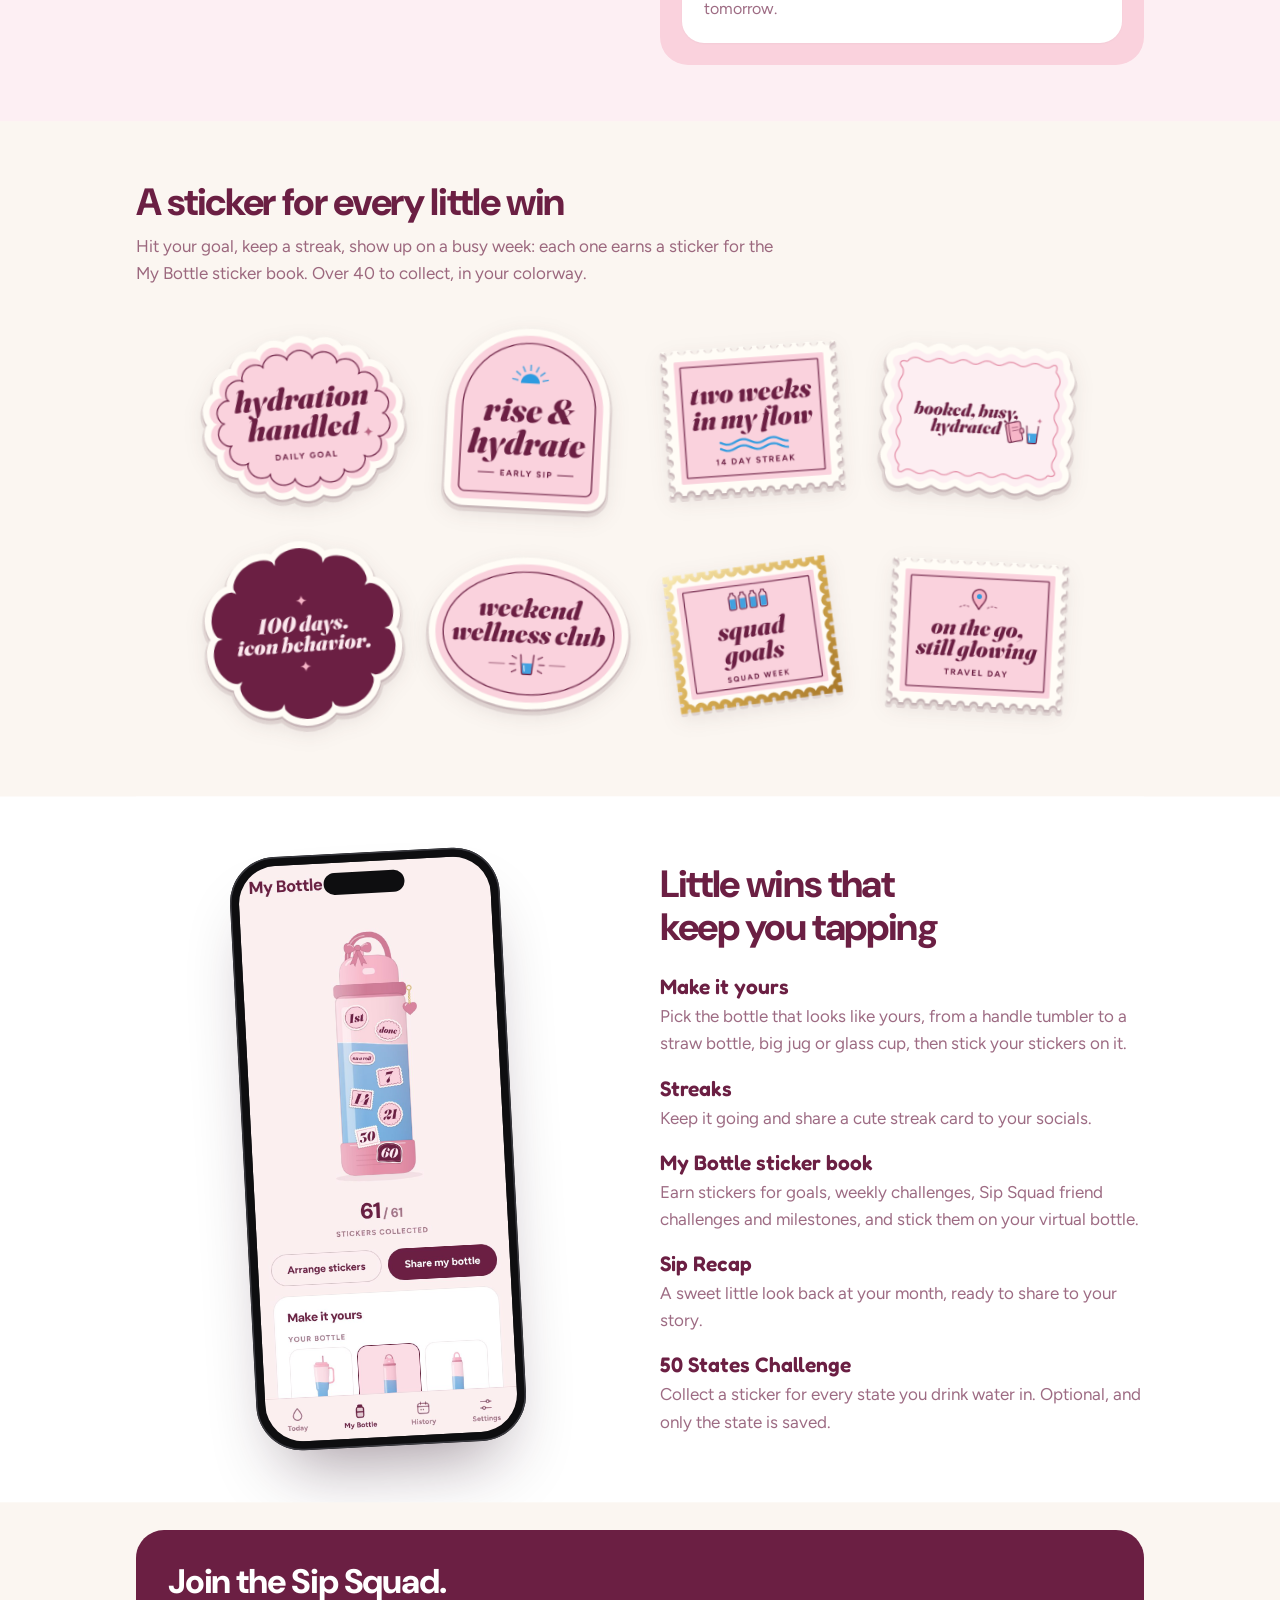
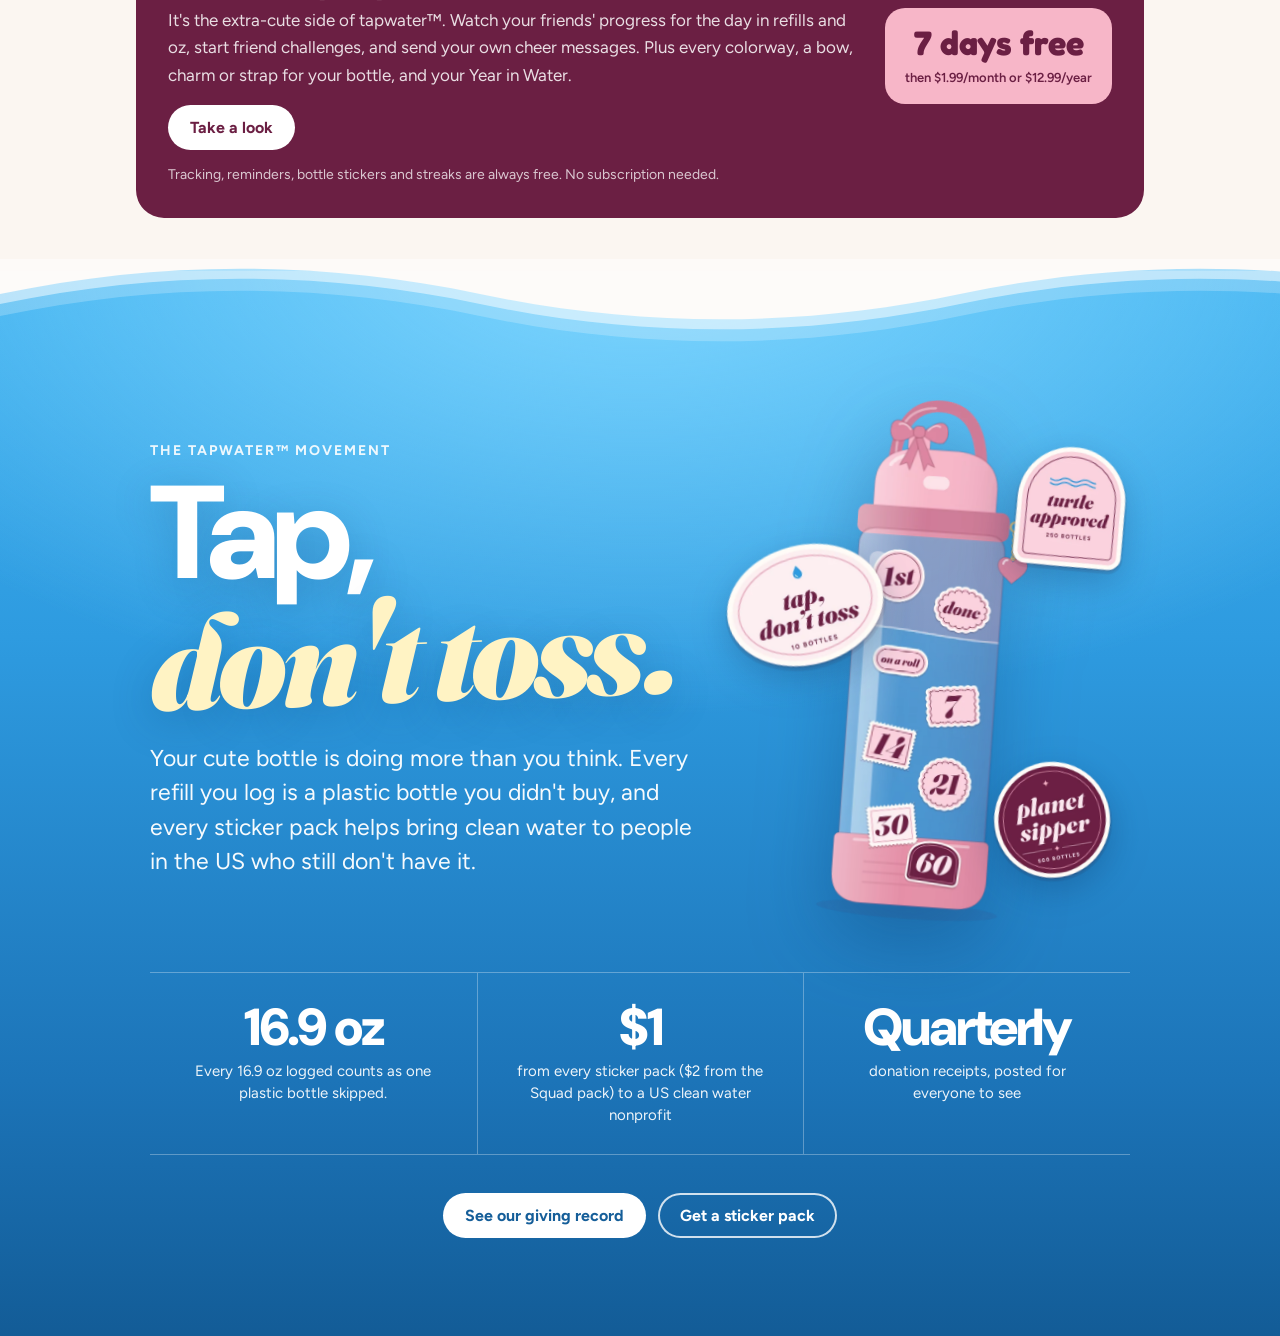
==== commit fba8911f: "Draft: Cold Brew and Club Soda in the colorway switcher, plus the Coach tone Co-Authored-By: Claude " ====
--- a/index.html
+++ b/index.html
@@ -24,6 +24,8 @@
           <button role="radio" data-cw="lavender-haze" data-name="Lavender Haze" style="--c:#CDBDF2" aria-label="Lavender Haze"></button>
           <button role="radio" data-cw="peach-fizz" data-name="Peach Fizz" style="--c:#FFC98F" aria-label="Peach Fizz"></button>
           <button role="radio" data-cw="oat-milk" data-name="Oat Milk" style="--c:#E3CDB2" aria-label="Oat Milk"></button>
+          <button role="radio" data-cw="cold-brew" data-name="Cold Brew" style="--c:#B89A80" aria-label="Cold Brew"></button>
+          <button role="radio" data-cw="club-soda" data-name="Club Soda" style="--c:#A9BACB" aria-label="Club Soda"></button>
         </div>
       </div>
     </div>
@@ -102,11 +104,13 @@
           <span style="--c:#CDBDF2">Lavender Haze</span>
           <span style="--c:#FFC98F">Peach Fizz</span>
           <span style="--c:#E3CDB2">Oat Milk</span>
+          <span style="--c:#B89A80">Cold Brew</span>
+          <span style="--c:#A9BACB">Club Soda</span>
         </div>
       </div>
       <div class="mini-cards more">
         <h3 class="more-title">Other features</h3>
-        <div class="card"><h3>Reminders in your tone</h3><p>Cheeky, Sweet or Simple, at the times that suit your day.</p></div>
+        <div class="card"><h3>Reminders in your tone</h3><p>Cheeky, Sweet, Simple or Coach, at the times that suit your day. Prefer neutral words? There's a setting for that.</p></div>
         <div class="card"><h3>Gentle mode</h3><p>Fewer reminders, quiet hours, and rest days that don't break your streak. No guilt anywhere.</p></div>
         <div class="card"><h3>Hot day tips</h3><p>On a really warm day, the app offers to add a little to your goal, just for today, if you feel like it.</p></div>
         <div class="card"><h3>Vitamin reminder</h3><p>Optional and free. One nudge a day, with your first refill or at a time you pick. Tap Taken and it stays quiet until tomorrow.</p></div>
--- a/site.css
+++ b/site.css
@@ -14,6 +14,8 @@
 :root[data-cw="lavender-haze"]{--main:#CDBDF2;--soft:#F1ECFC;--deep:#3D2E7A;--shade:#A996E3;--pop:#FFD1E1;--nbg:#120E22;--nsurf:#211A3A;--nink:#F1ECFC}
 :root[data-cw="oat-milk"]{--main:#E3CDB2;--soft:#F8F2EA;--deep:#4A3022;--shade:#C9A988;--pop:#F4C9BA;--nbg:#1A130E;--nsurf:#2A2019;--nink:#F8F2EA}
 :root[data-cw="peach-fizz"]{--main:#FFC98F;--soft:#FFF1E2;--deep:#6A3510;--shade:#F0A35E;--pop:#FFF3B0;--nbg:#1E120A;--nsurf:#2F1F14;--nink:#FFF1E2}
+:root[data-cw="cold-brew"]{--main:#B89A80;--soft:#F2ECE6;--deep:#2B1C14;--shade:#8E6F57;--pop:#E8C27E;--nbg:#140E0B;--nsurf:#231A15;--nink:#F2ECE6}
+:root[data-cw="club-soda"]{--main:#A9BACB;--soft:#EAEFF4;--deep:#1C2A38;--shade:#7D91A6;--pop:#F2D59A;--nbg:#0D1218;--nsurf:#19222C;--nink:#EAEFF4}
 @media (prefers-color-scheme:dark){
   :root{--tapblue:#5CC8FF;--bg:var(--nbg);--surface:var(--nsurf);--ink:var(--nink);--on-ink:var(--deep);color-scheme:dark}
   .btn{background:var(--main)!important;color:var(--deep)!important}
@@ -95,6 +97,7 @@
 .swatches button{width:38px;height:38px;border-radius:50%;border:3px solid #fff;background:var(--c);cursor:pointer;box-shadow:0 0 0 2px var(--line);padding:0;transition:transform .15s}
 .swatches button:hover{transform:scale(1.08)}
 .swatches button[aria-checked="true"]{box-shadow:0 0 0 3px var(--ink)}
+@media (max-width:480px){.swatches{gap:6px}.swatches button{width:32px;height:32px}}
 .stage{position:relative;height:520px;width:100%;max-width:440px;justify-self:center}
 .stage .bottle{position:absolute;left:0;bottom:0;height:78%;filter:drop-shadow(0 18px 24px rgba(0,0,0,.18))}
 .shot{border-radius:34px;background:var(--deep);padding:7px;box-shadow:0 26px 50px -22px rgba(0,0,0,.45)}
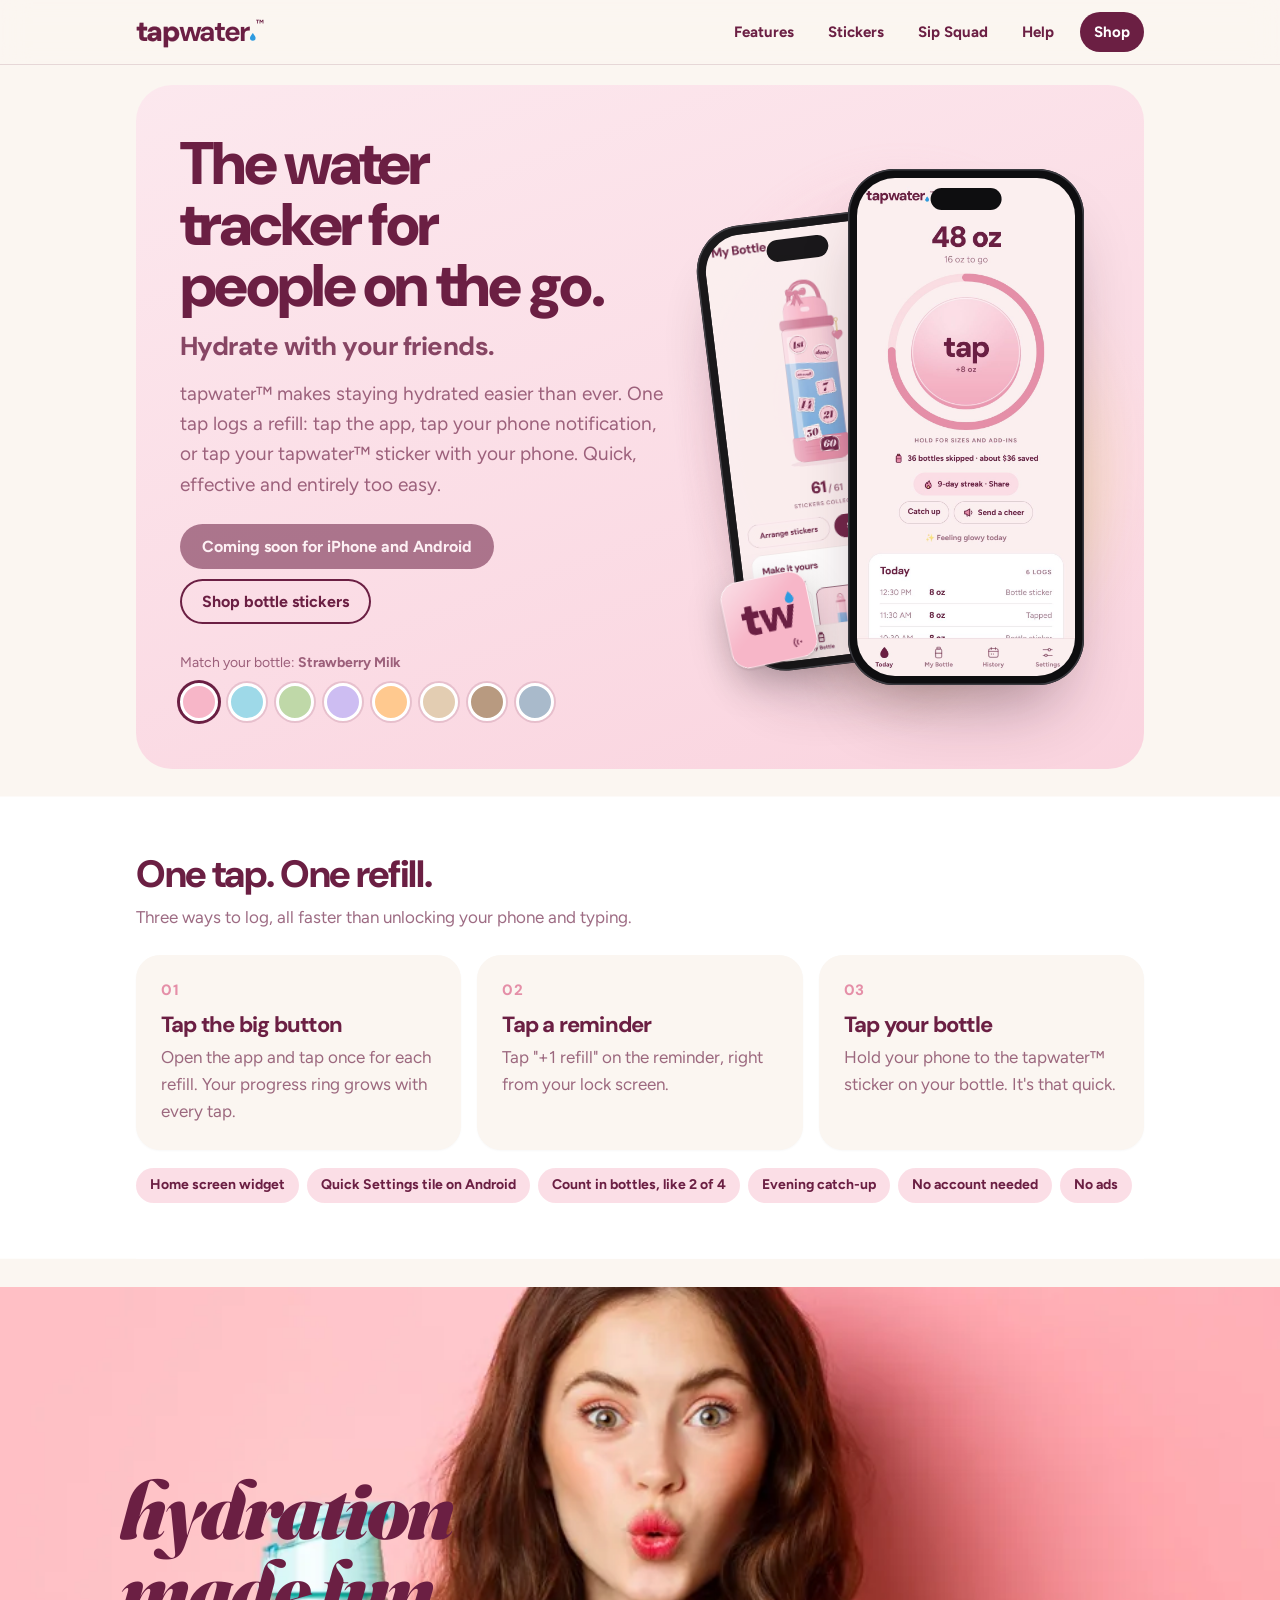
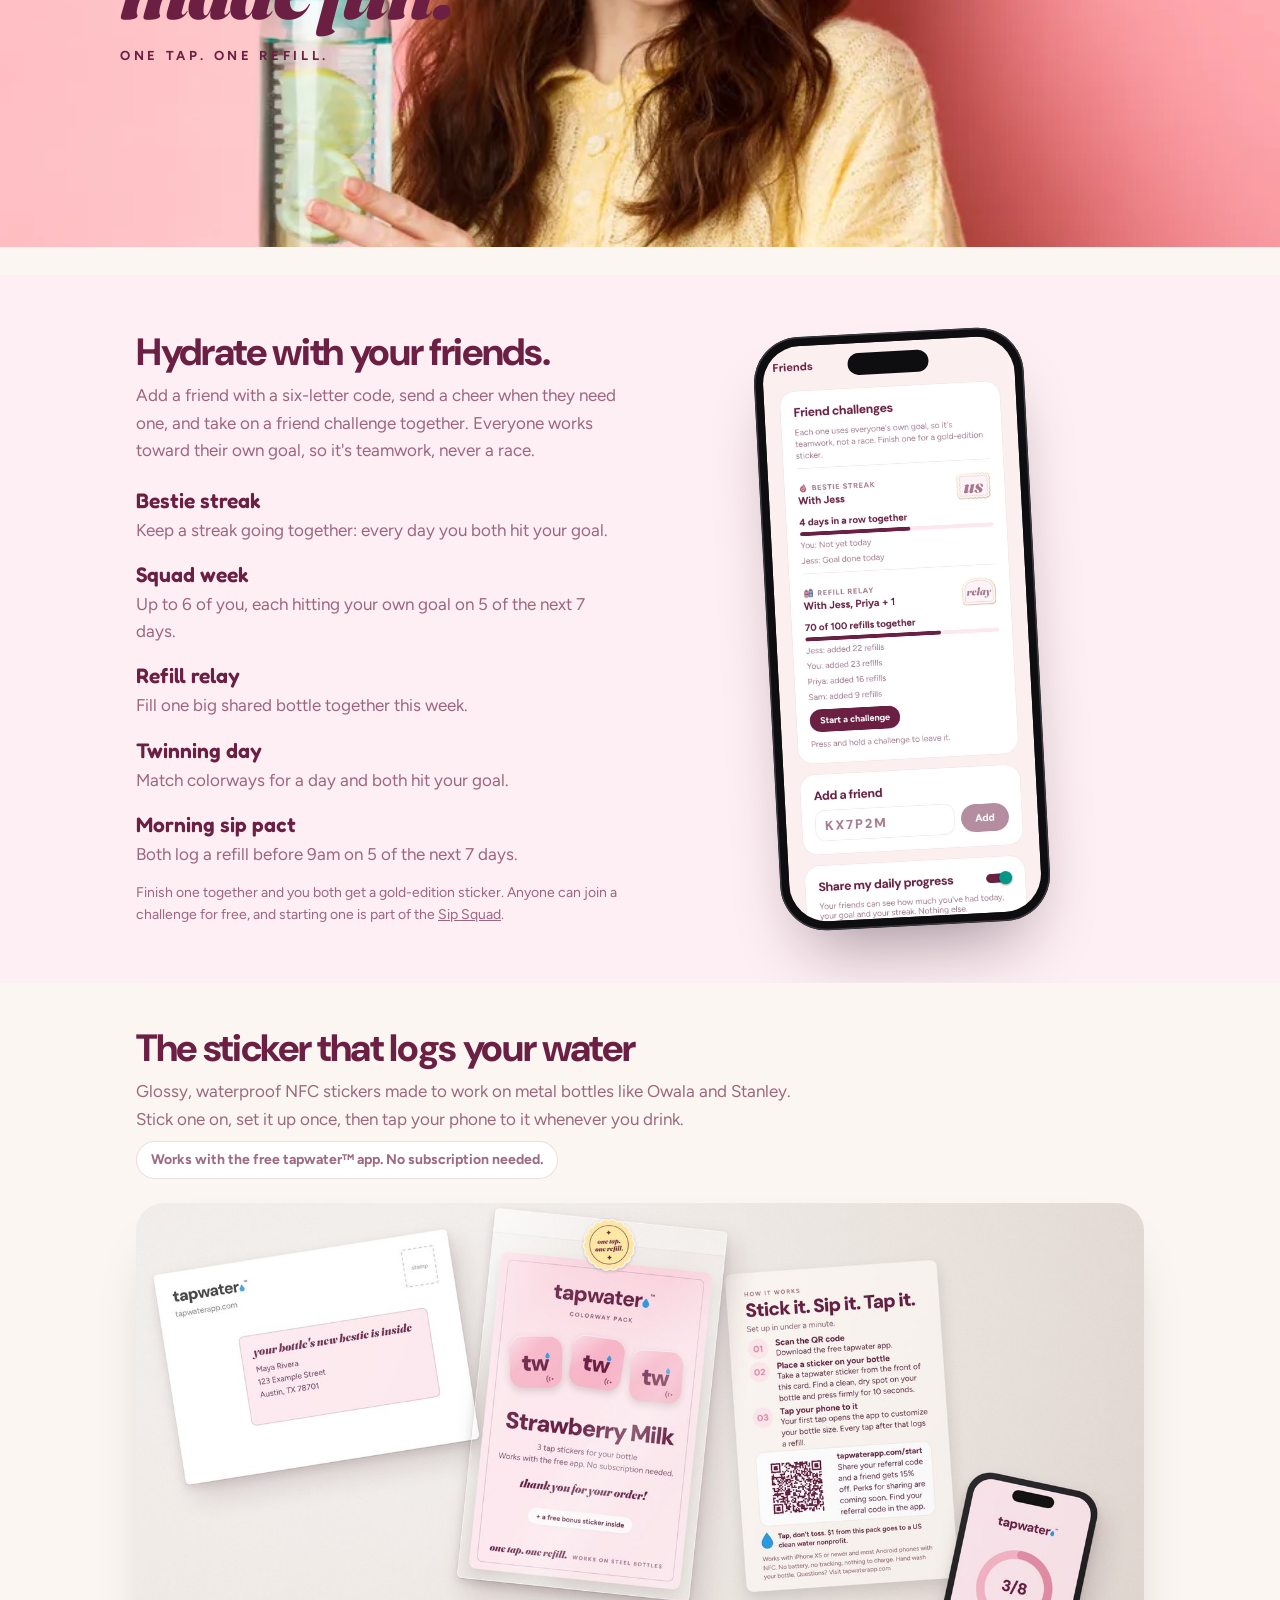
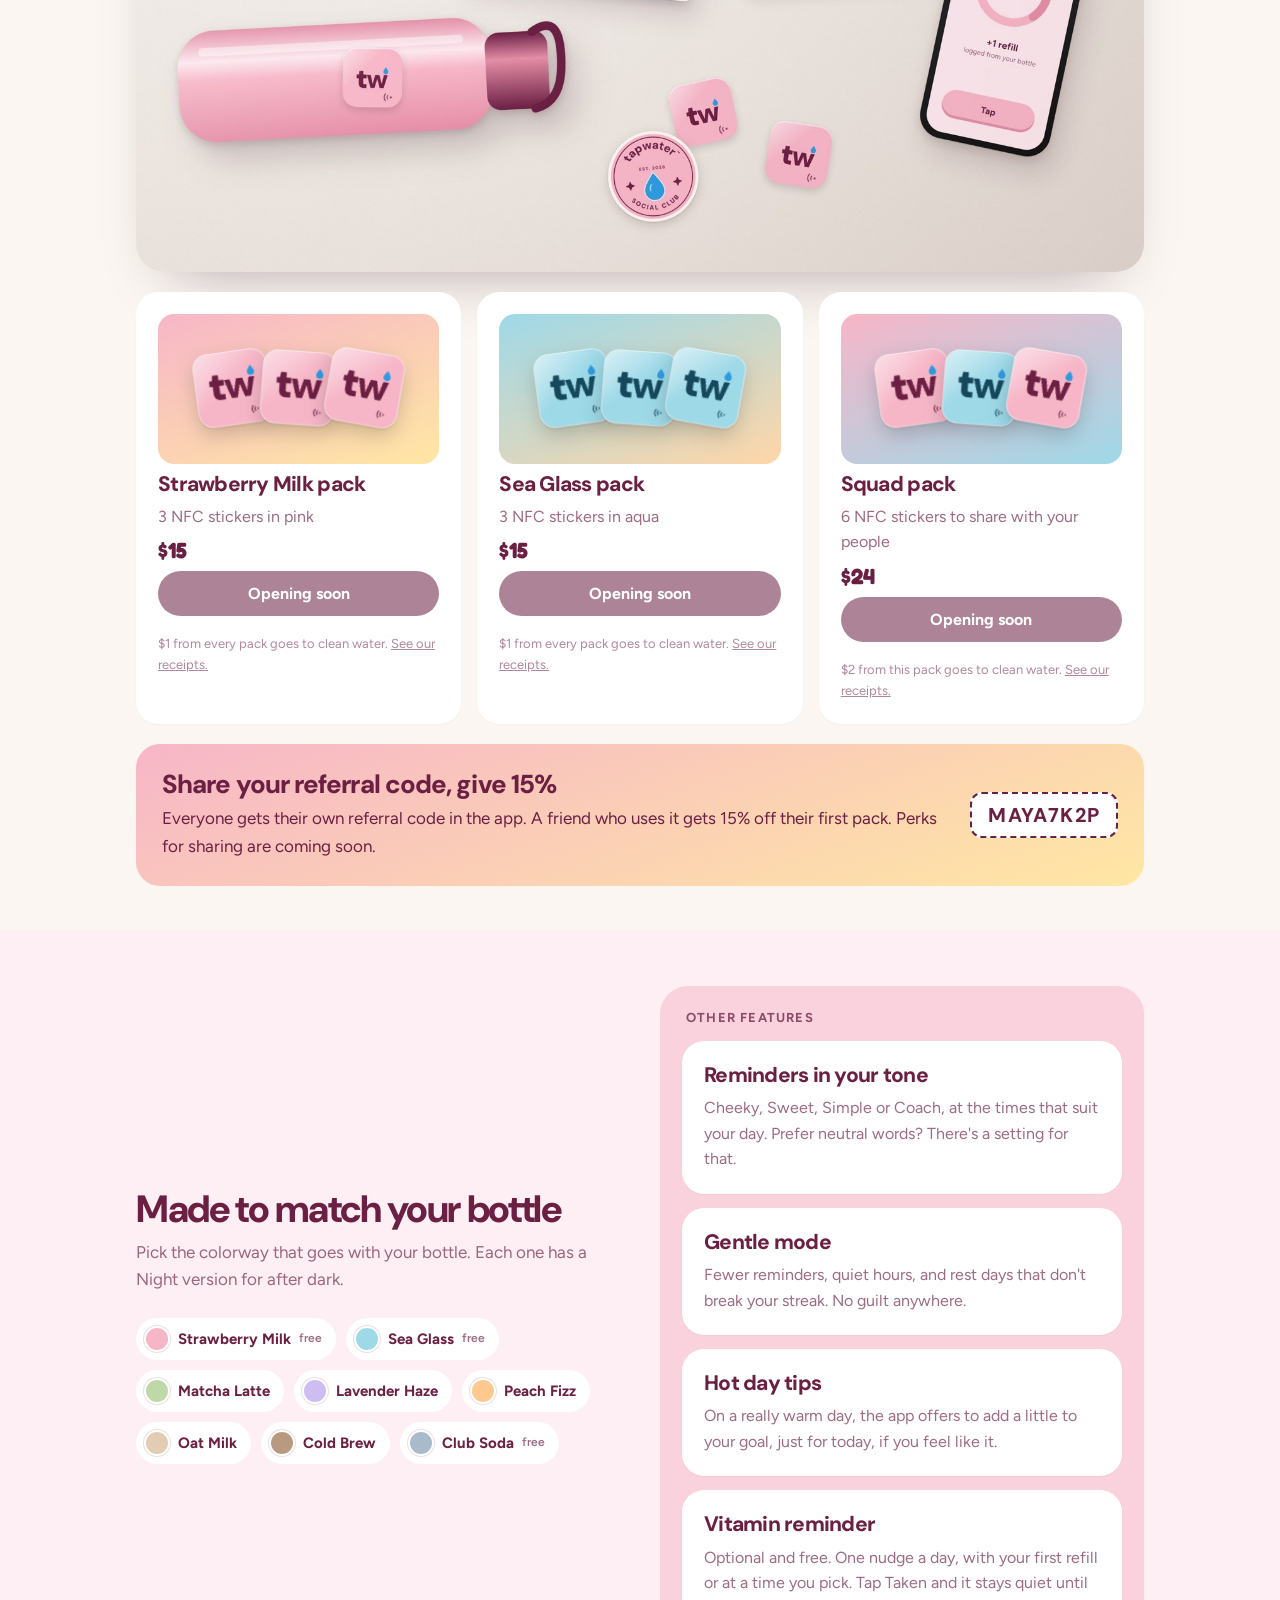
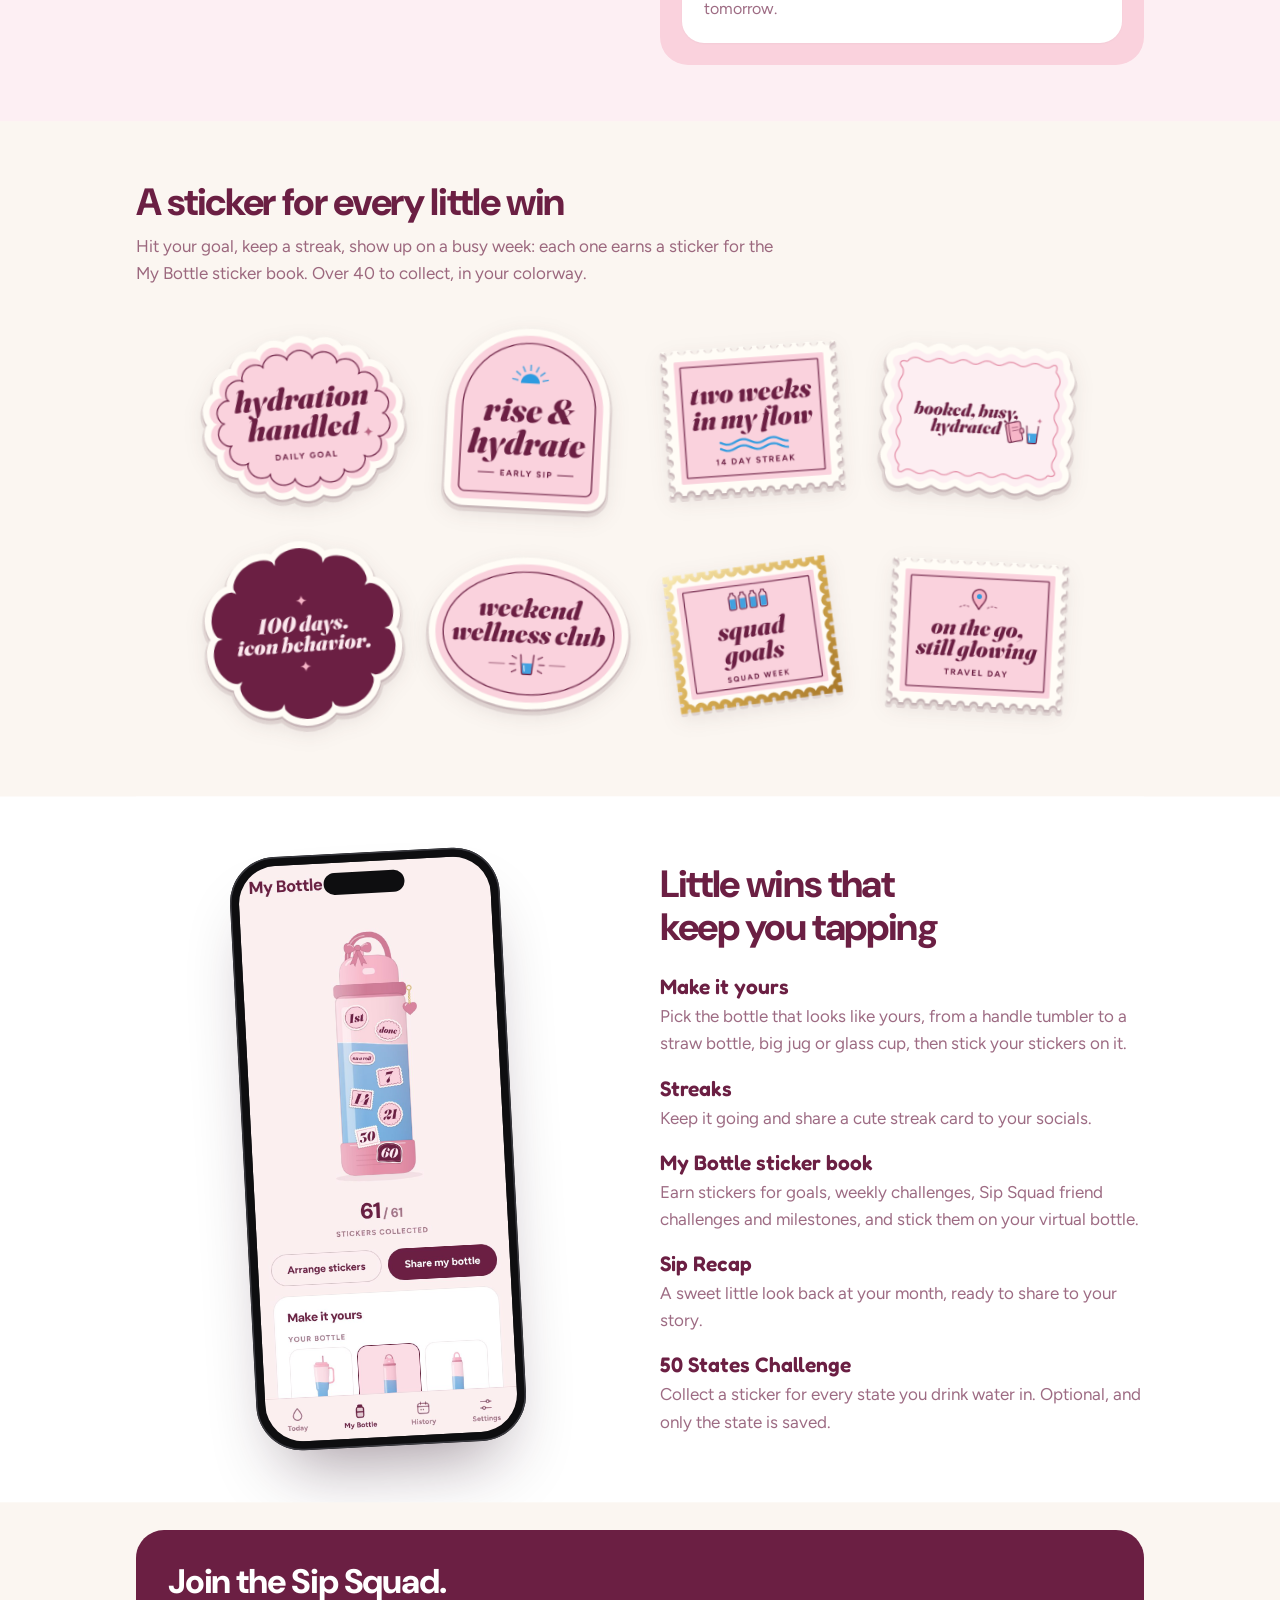
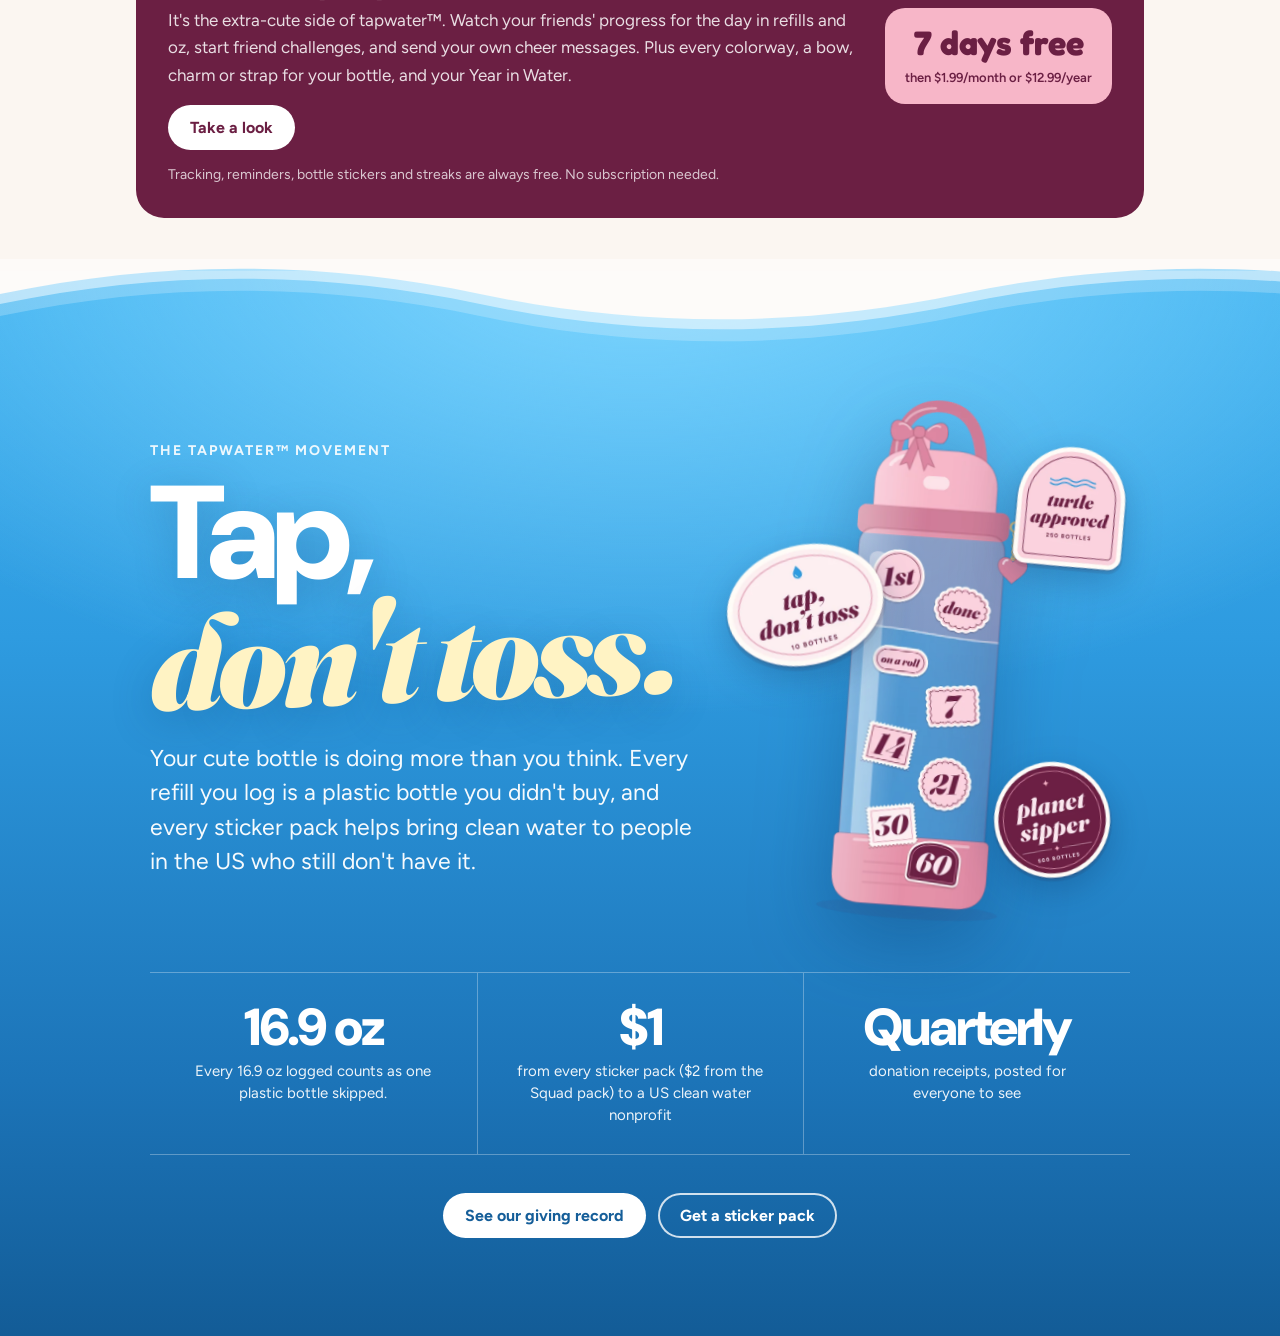
==== commit 77fa33df: "Draft: Club Soda is free too Co-Authored-By: Claude Opus 5.5 <noreply@anthropic.com> Claude-Session:" ====
--- a/index.html
+++ b/index.html
@@ -105,7 +105,7 @@
           <span style="--c:#FFC98F">Peach Fizz</span>
           <span style="--c:#E3CDB2">Oat Milk</span>
           <span style="--c:#B89A80">Cold Brew</span>
-          <span style="--c:#A9BACB">Club Soda</span>
+          <span style="--c:#A9BACB">Club Soda <i>free</i></span>
         </div>
       </div>
       <div class="mini-cards more">
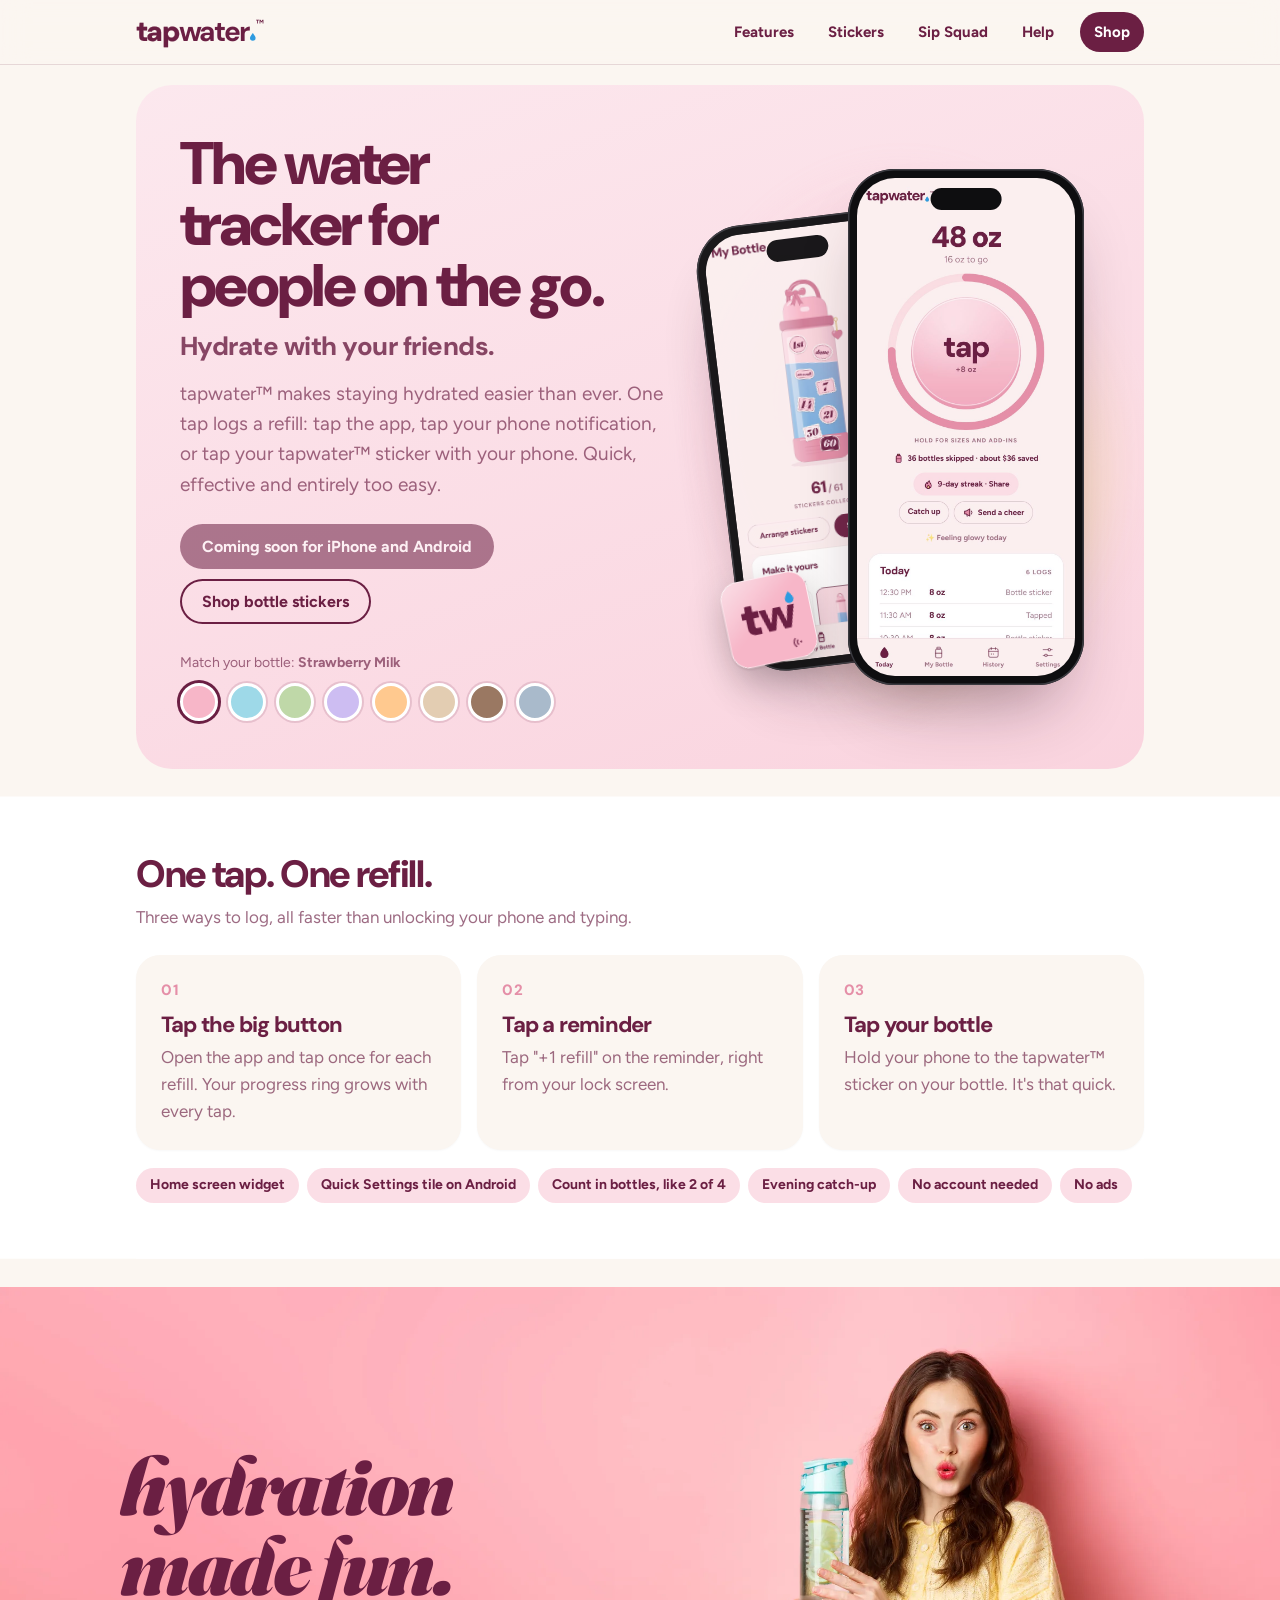
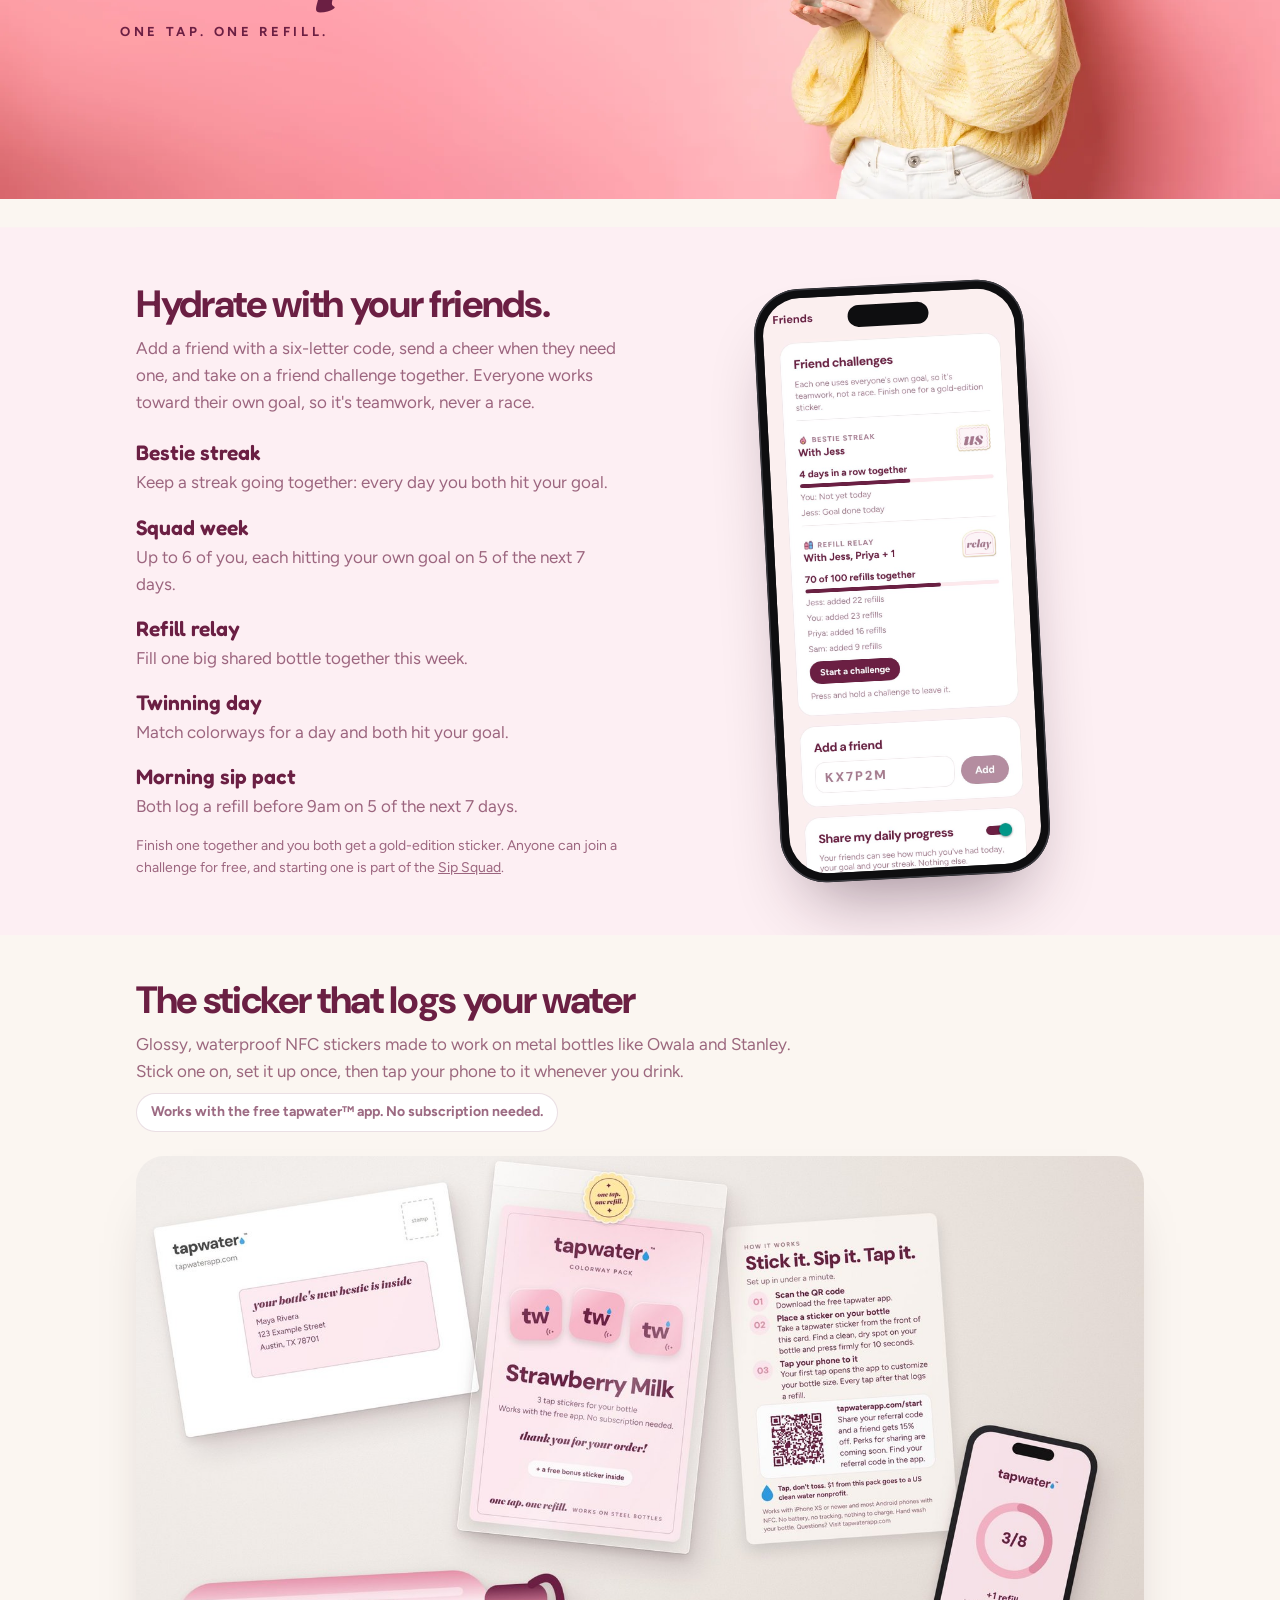
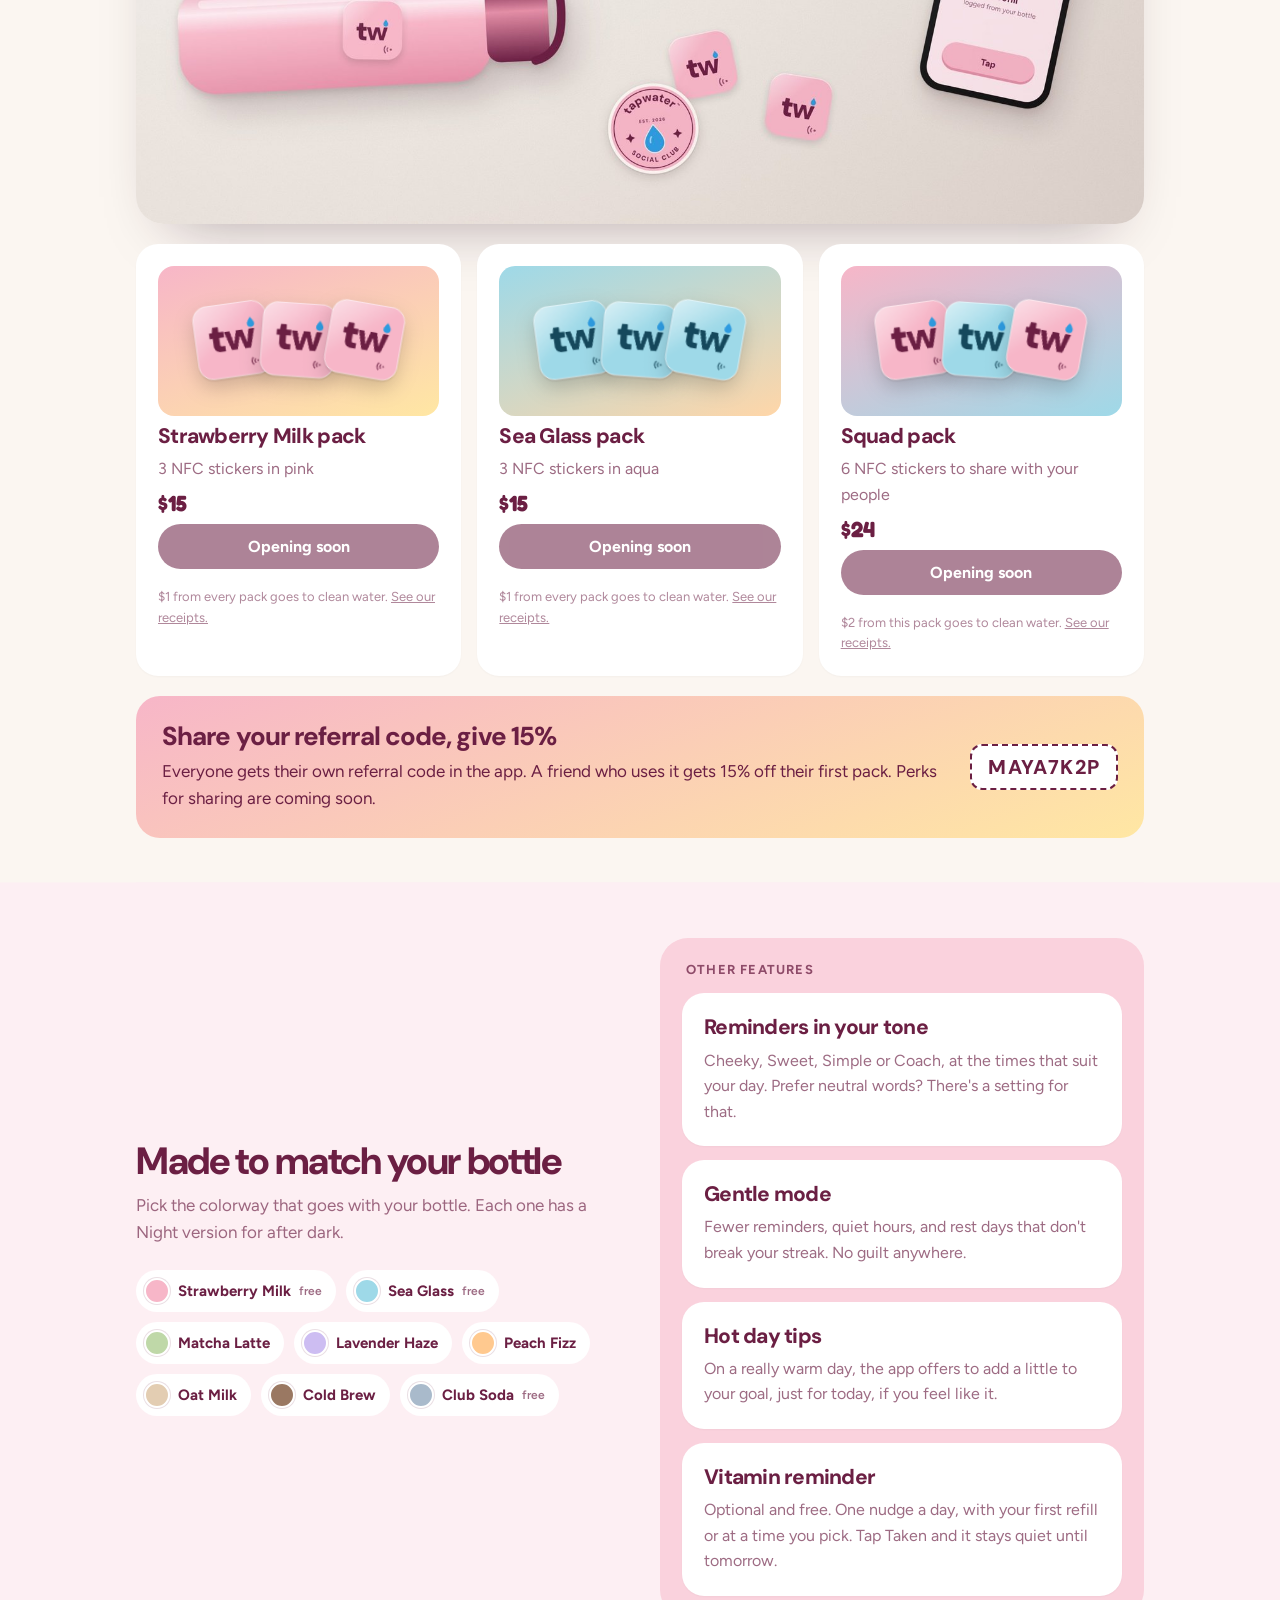
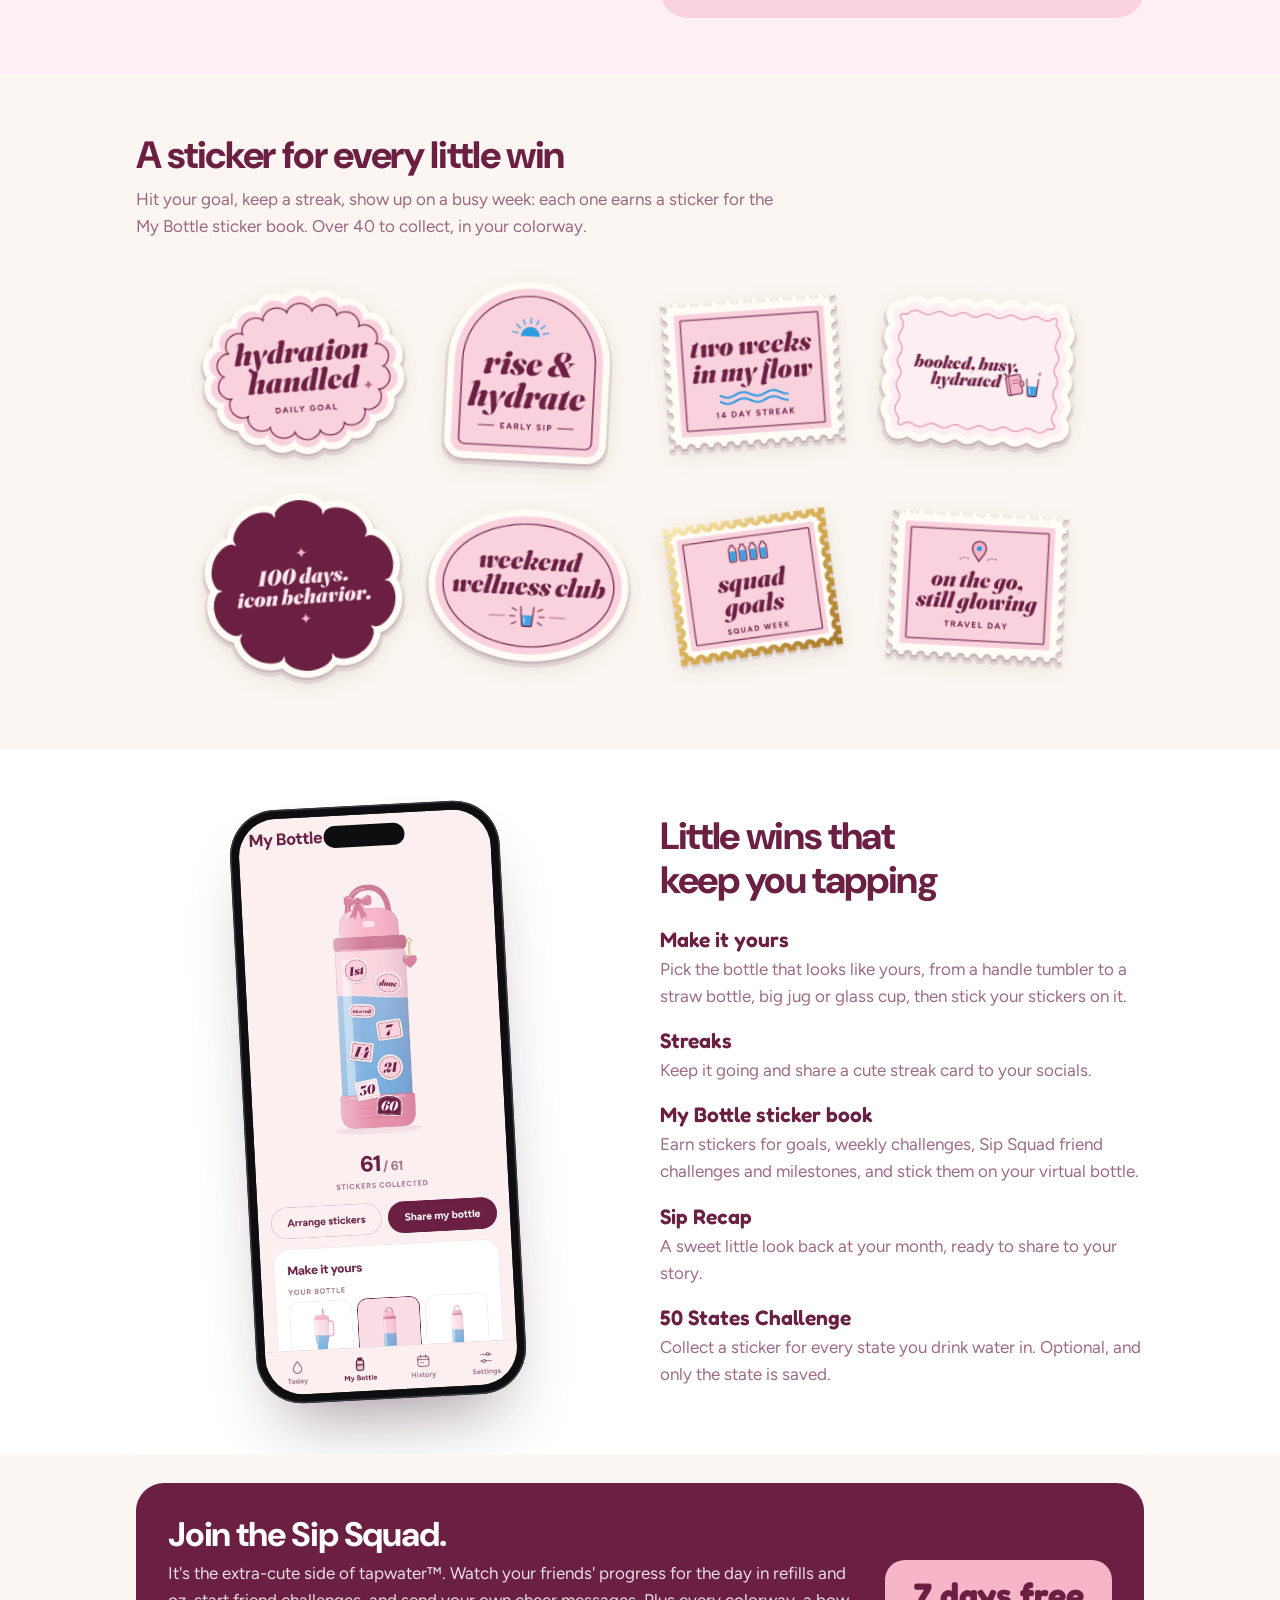
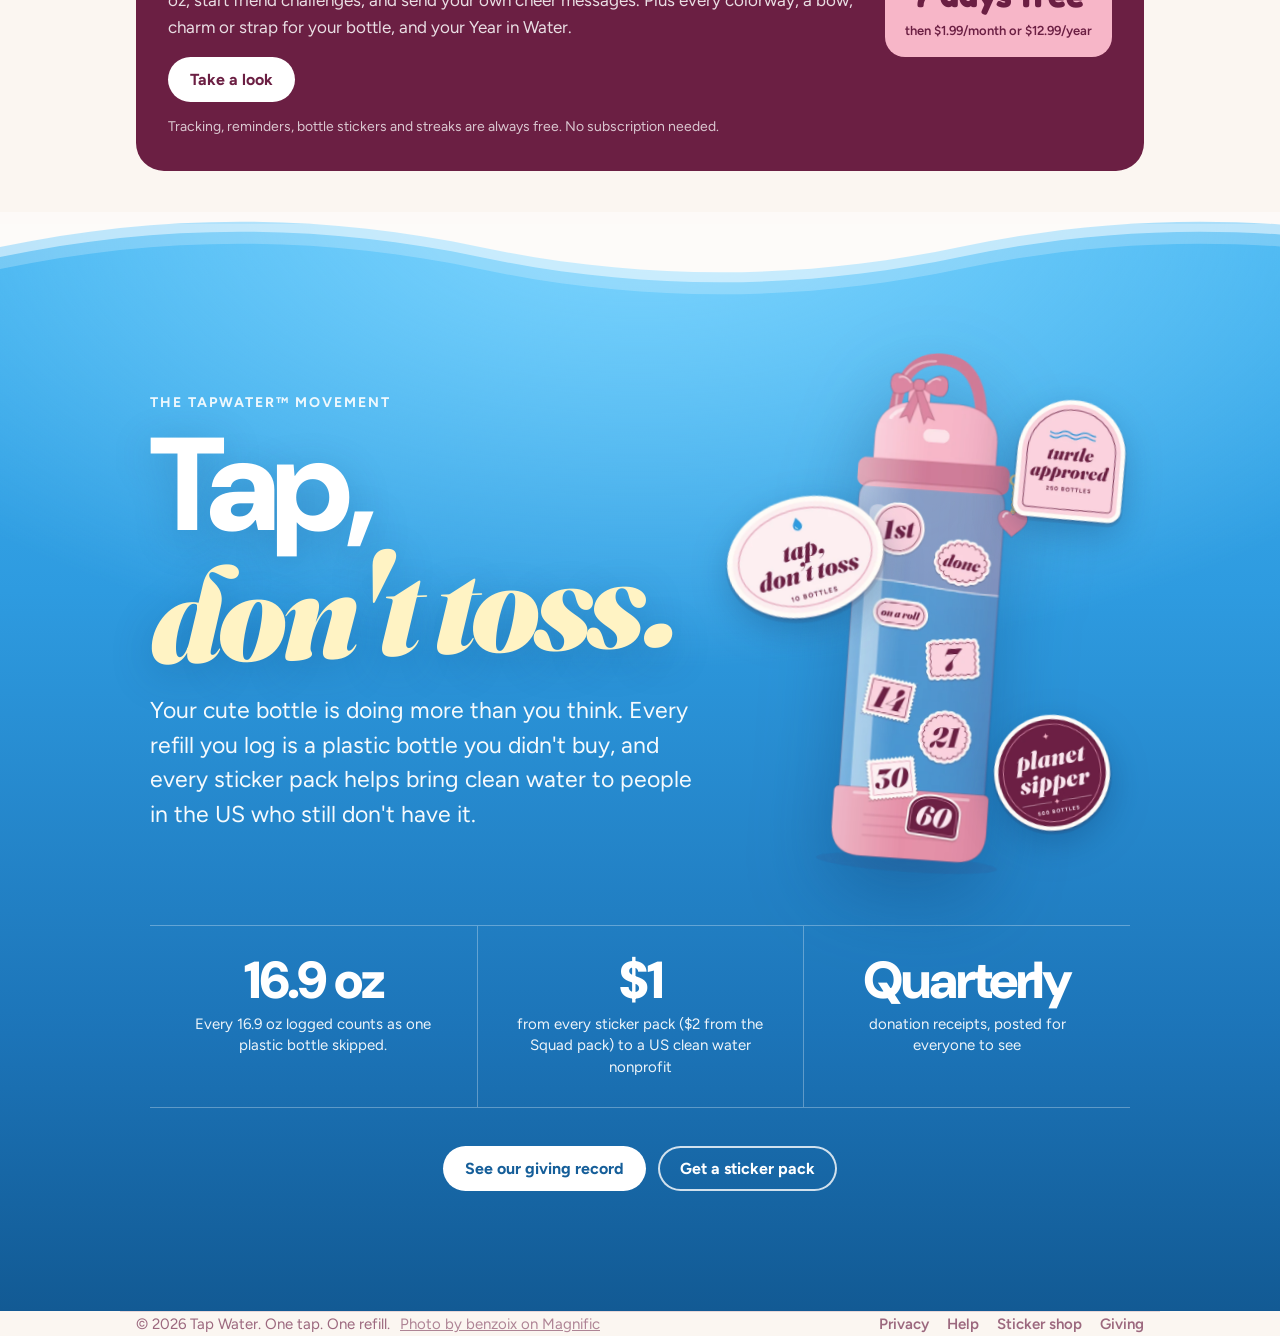
==== commit 2bb49071: "Draft: deeper Cold Brew Co-Authored-By: Claude Opus 5.5 <noreply@anthropic.com> Claude-Session: http" ====
--- a/index.html
+++ b/index.html
@@ -24,7 +24,7 @@
           <button role="radio" data-cw="lavender-haze" data-name="Lavender Haze" style="--c:#CDBDF2" aria-label="Lavender Haze"></button>
           <button role="radio" data-cw="peach-fizz" data-name="Peach Fizz" style="--c:#FFC98F" aria-label="Peach Fizz"></button>
           <button role="radio" data-cw="oat-milk" data-name="Oat Milk" style="--c:#E3CDB2" aria-label="Oat Milk"></button>
-          <button role="radio" data-cw="cold-brew" data-name="Cold Brew" style="--c:#B89A80" aria-label="Cold Brew"></button>
+          <button role="radio" data-cw="cold-brew" data-name="Cold Brew" style="--c:#9A7862" aria-label="Cold Brew"></button>
           <button role="radio" data-cw="club-soda" data-name="Club Soda" style="--c:#A9BACB" aria-label="Club Soda"></button>
         </div>
       </div>
@@ -104,7 +104,7 @@
           <span style="--c:#CDBDF2">Lavender Haze</span>
           <span style="--c:#FFC98F">Peach Fizz</span>
           <span style="--c:#E3CDB2">Oat Milk</span>
-          <span style="--c:#B89A80">Cold Brew</span>
+          <span style="--c:#9A7862">Cold Brew</span>
           <span style="--c:#A9BACB">Club Soda <i>free</i></span>
         </div>
       </div>
--- a/site.css
+++ b/site.css
@@ -14,7 +14,7 @@
 :root[data-cw="lavender-haze"]{--main:#CDBDF2;--soft:#F1ECFC;--deep:#3D2E7A;--shade:#A996E3;--pop:#FFD1E1;--nbg:#120E22;--nsurf:#211A3A;--nink:#F1ECFC}
 :root[data-cw="oat-milk"]{--main:#E3CDB2;--soft:#F8F2EA;--deep:#4A3022;--shade:#C9A988;--pop:#F4C9BA;--nbg:#1A130E;--nsurf:#2A2019;--nink:#F8F2EA}
 :root[data-cw="peach-fizz"]{--main:#FFC98F;--soft:#FFF1E2;--deep:#6A3510;--shade:#F0A35E;--pop:#FFF3B0;--nbg:#1E120A;--nsurf:#2F1F14;--nink:#FFF1E2}
-:root[data-cw="cold-brew"]{--main:#B89A80;--soft:#F2ECE6;--deep:#2B1C14;--shade:#8E6F57;--pop:#E8C27E;--nbg:#140E0B;--nsurf:#231A15;--nink:#F2ECE6}
+:root[data-cw="cold-brew"]{--main:#9A7862;--soft:#F2ECE6;--deep:#2B1C14;--shade:#8E6F57;--pop:#E8C27E;--nbg:#140E0B;--nsurf:#231A15;--nink:#F2ECE6}
 :root[data-cw="club-soda"]{--main:#A9BACB;--soft:#EAEFF4;--deep:#1C2A38;--shade:#7D91A6;--pop:#F2D59A;--nbg:#0D1218;--nsurf:#19222C;--nink:#EAEFF4}
 @media (prefers-color-scheme:dark){
   :root{--tapblue:#5CC8FF;--bg:var(--nbg);--surface:var(--nsurf);--ink:var(--nink);--on-ink:var(--deep);color-scheme:dark}
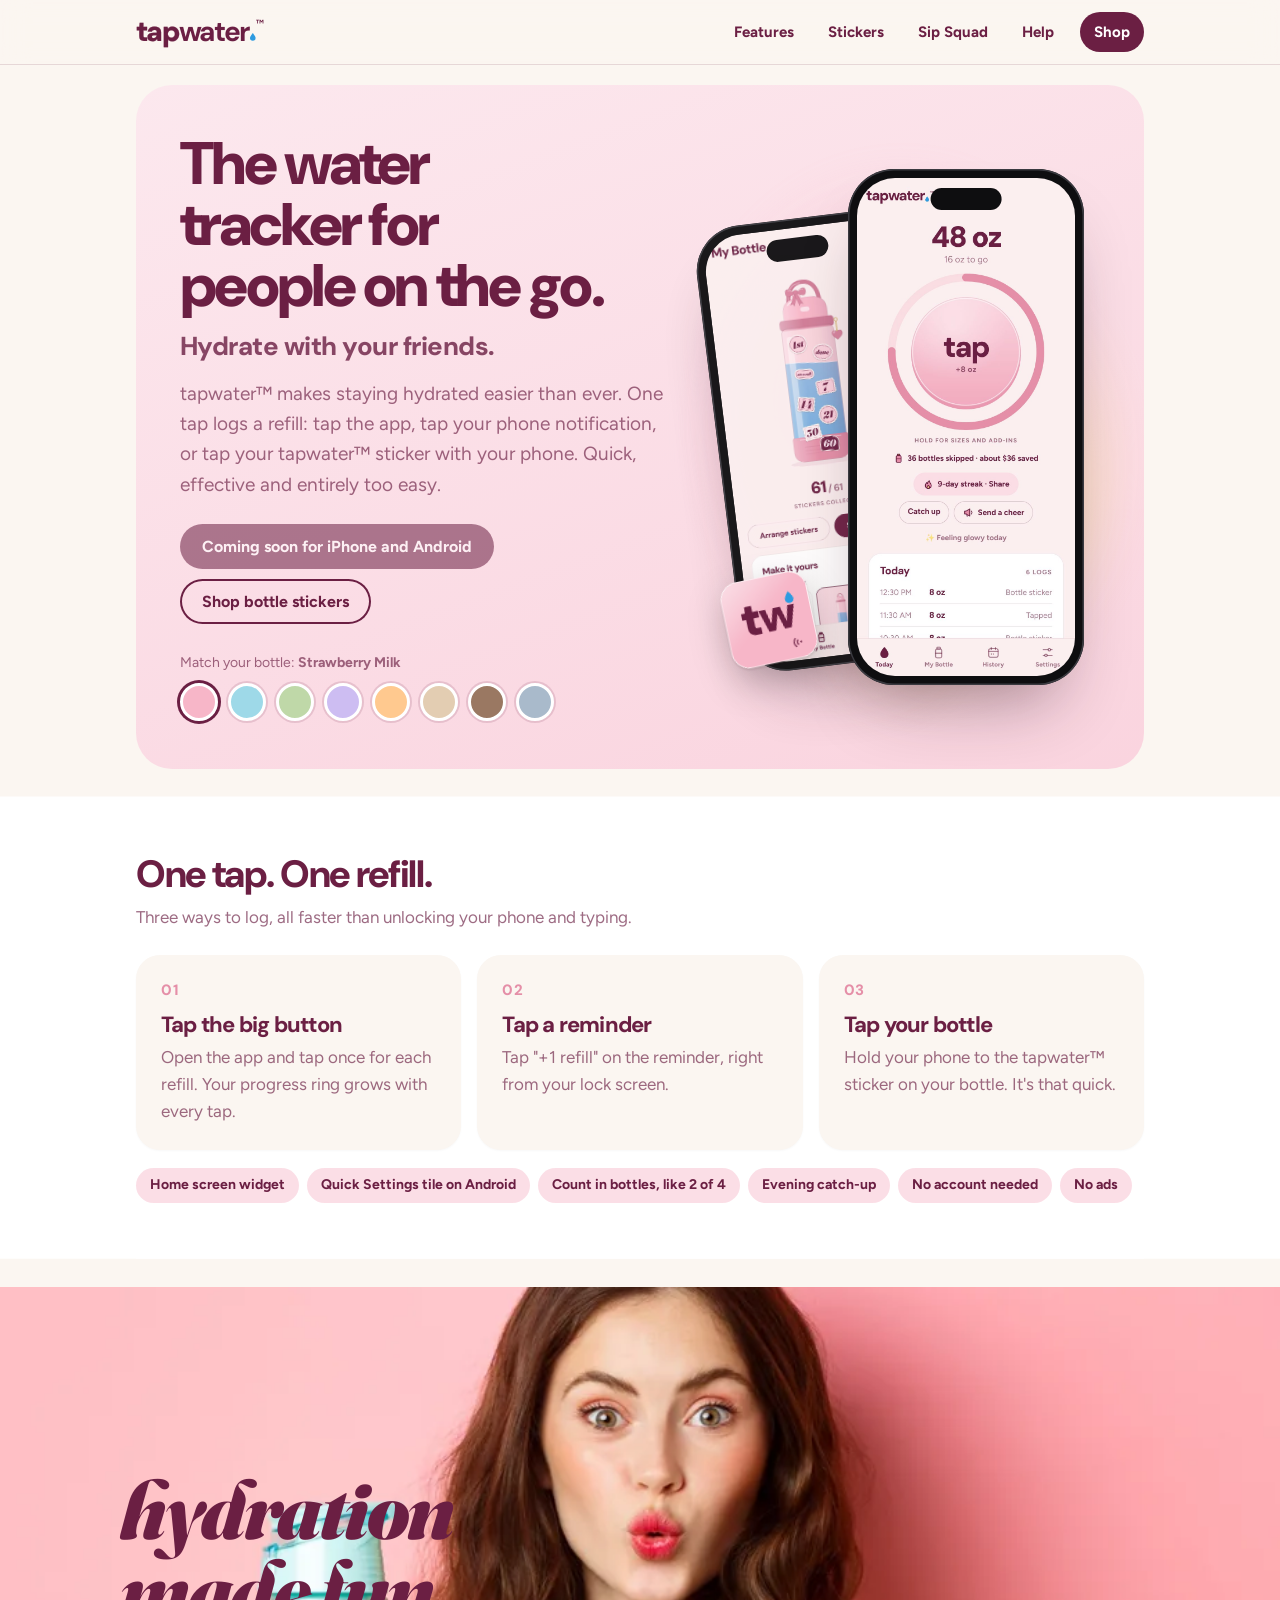
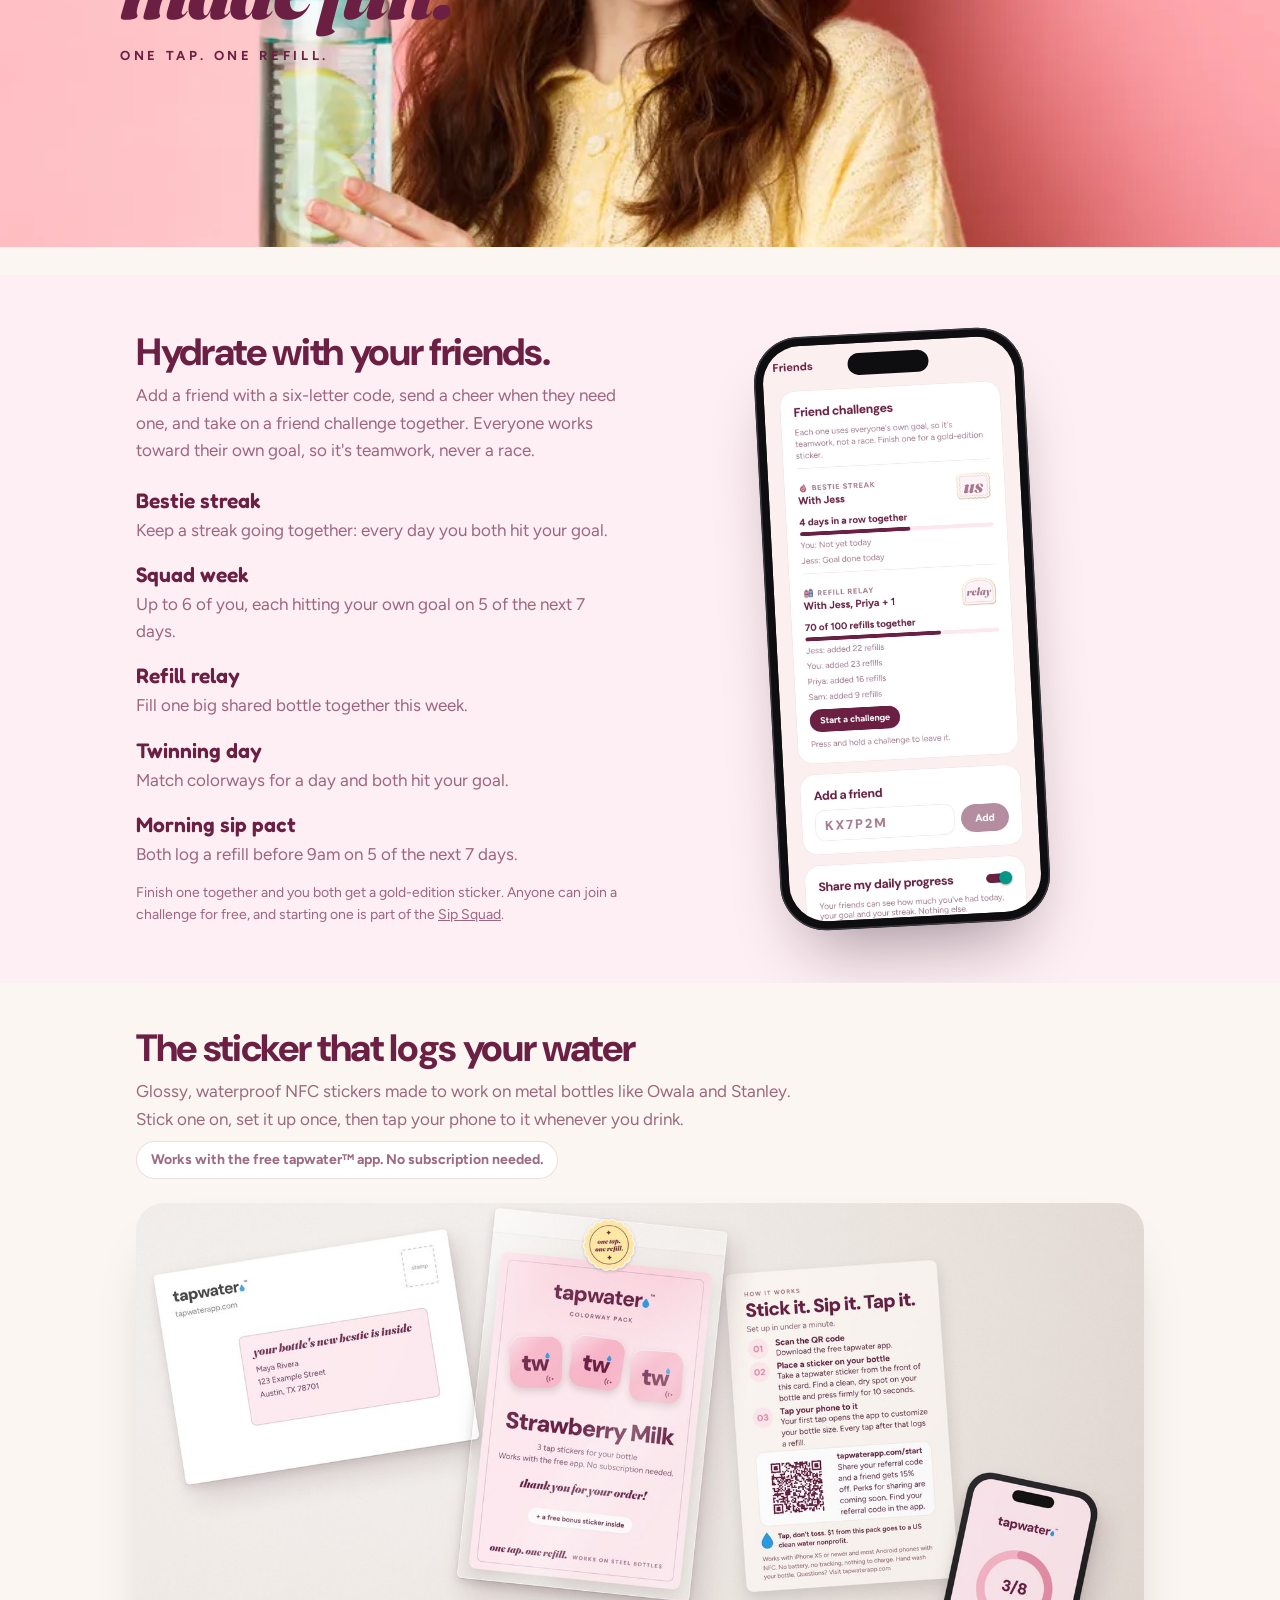
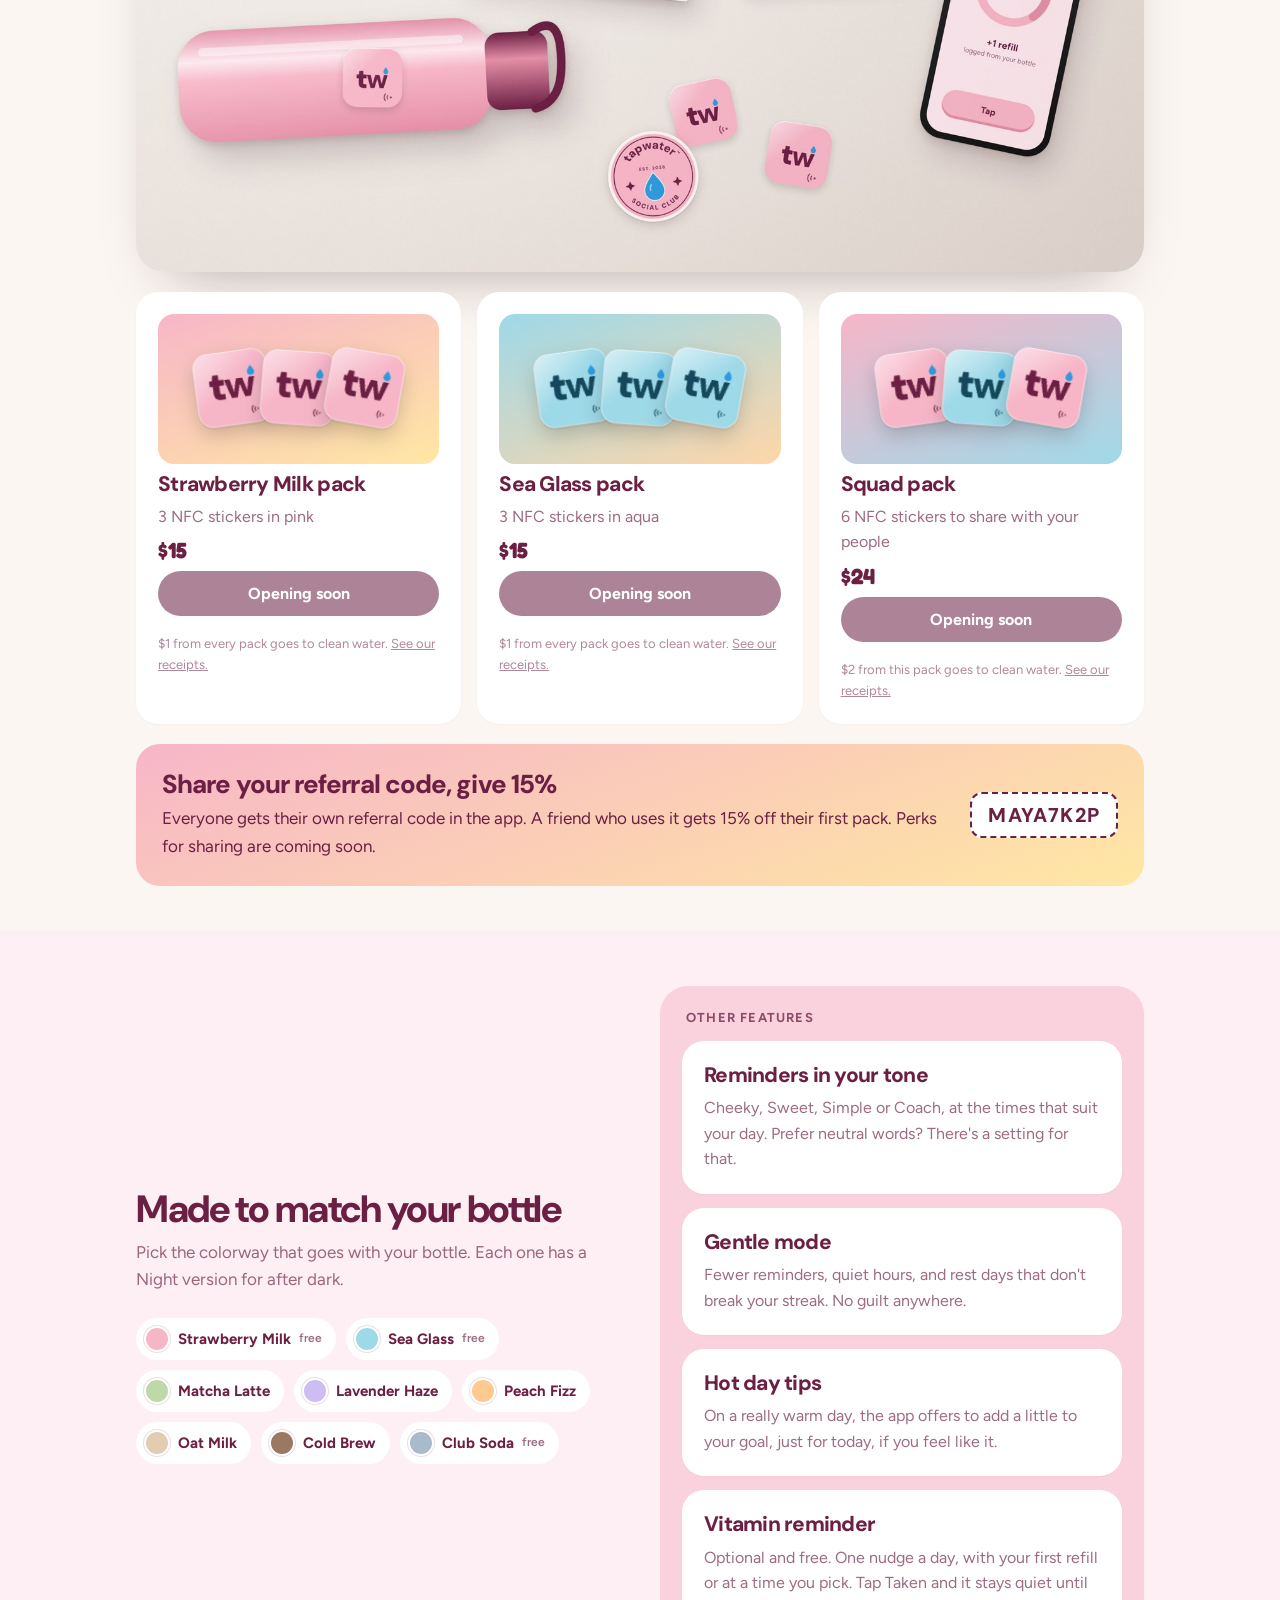
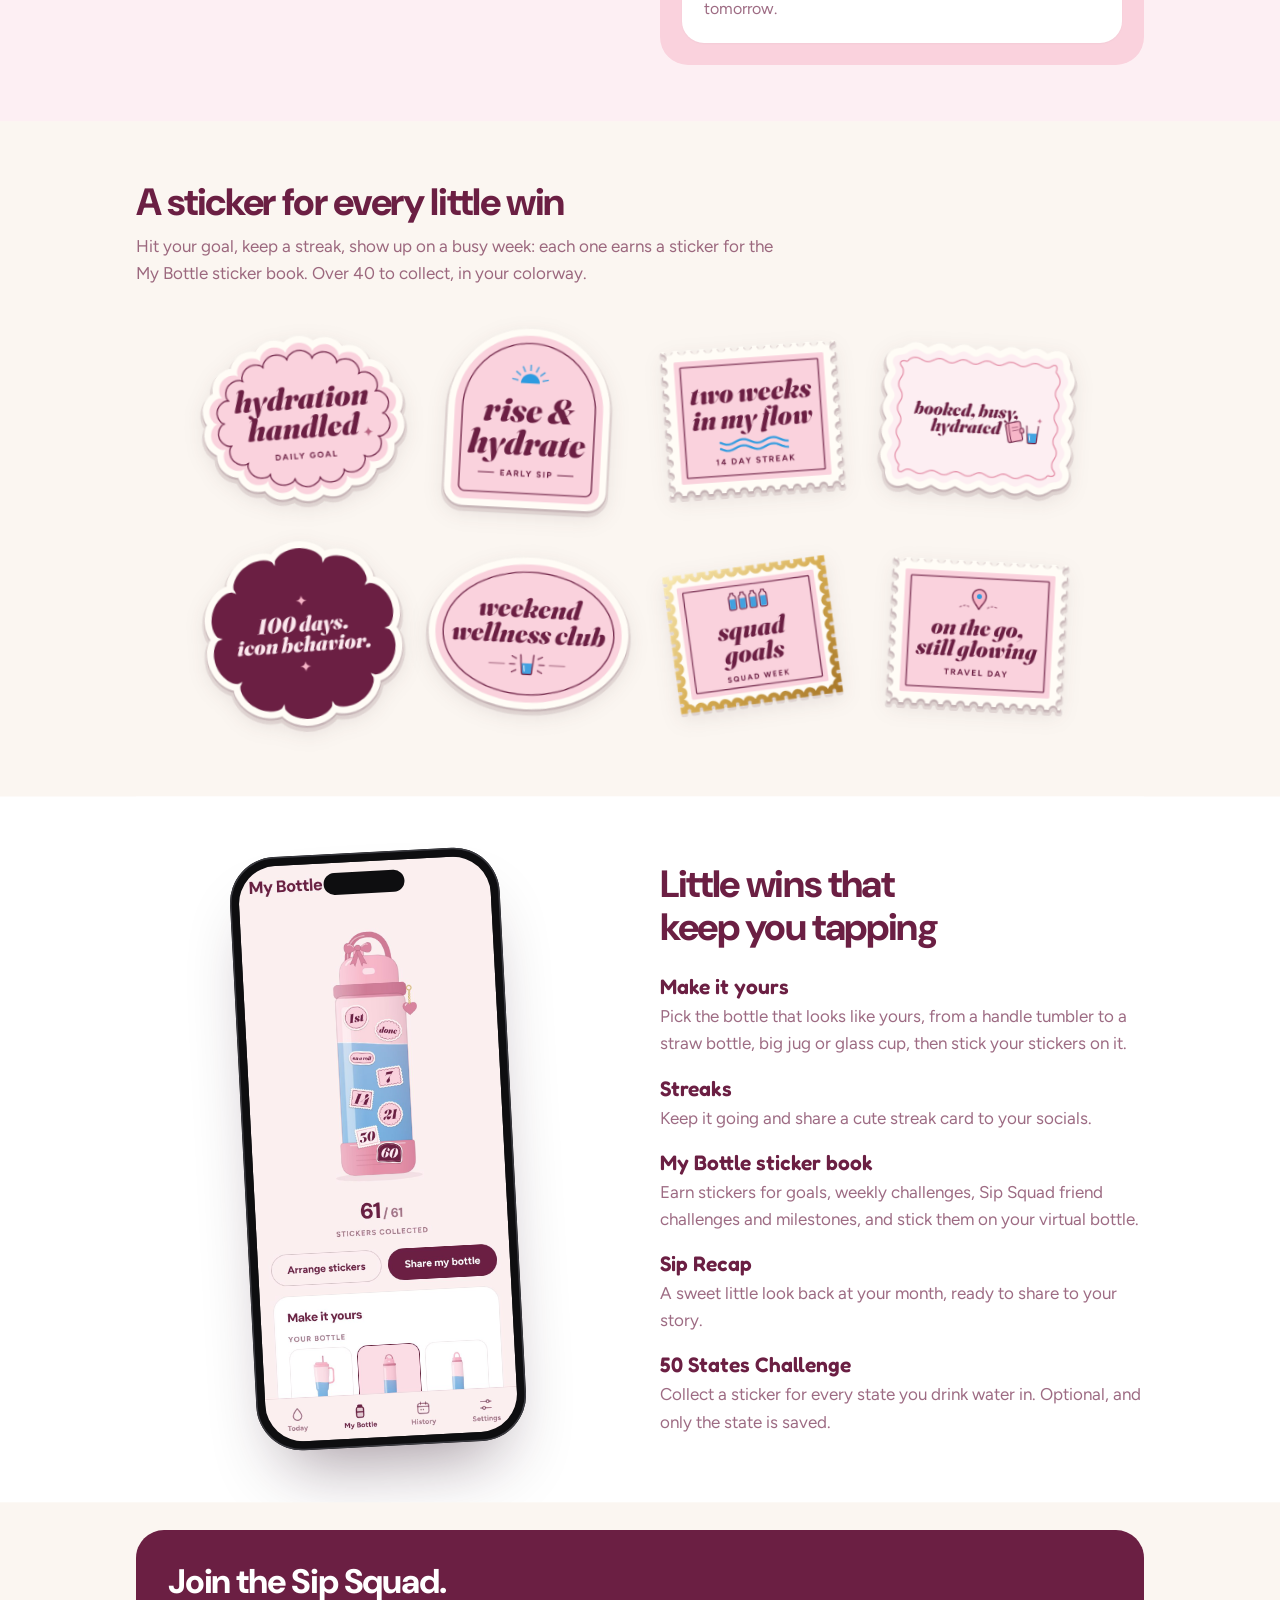
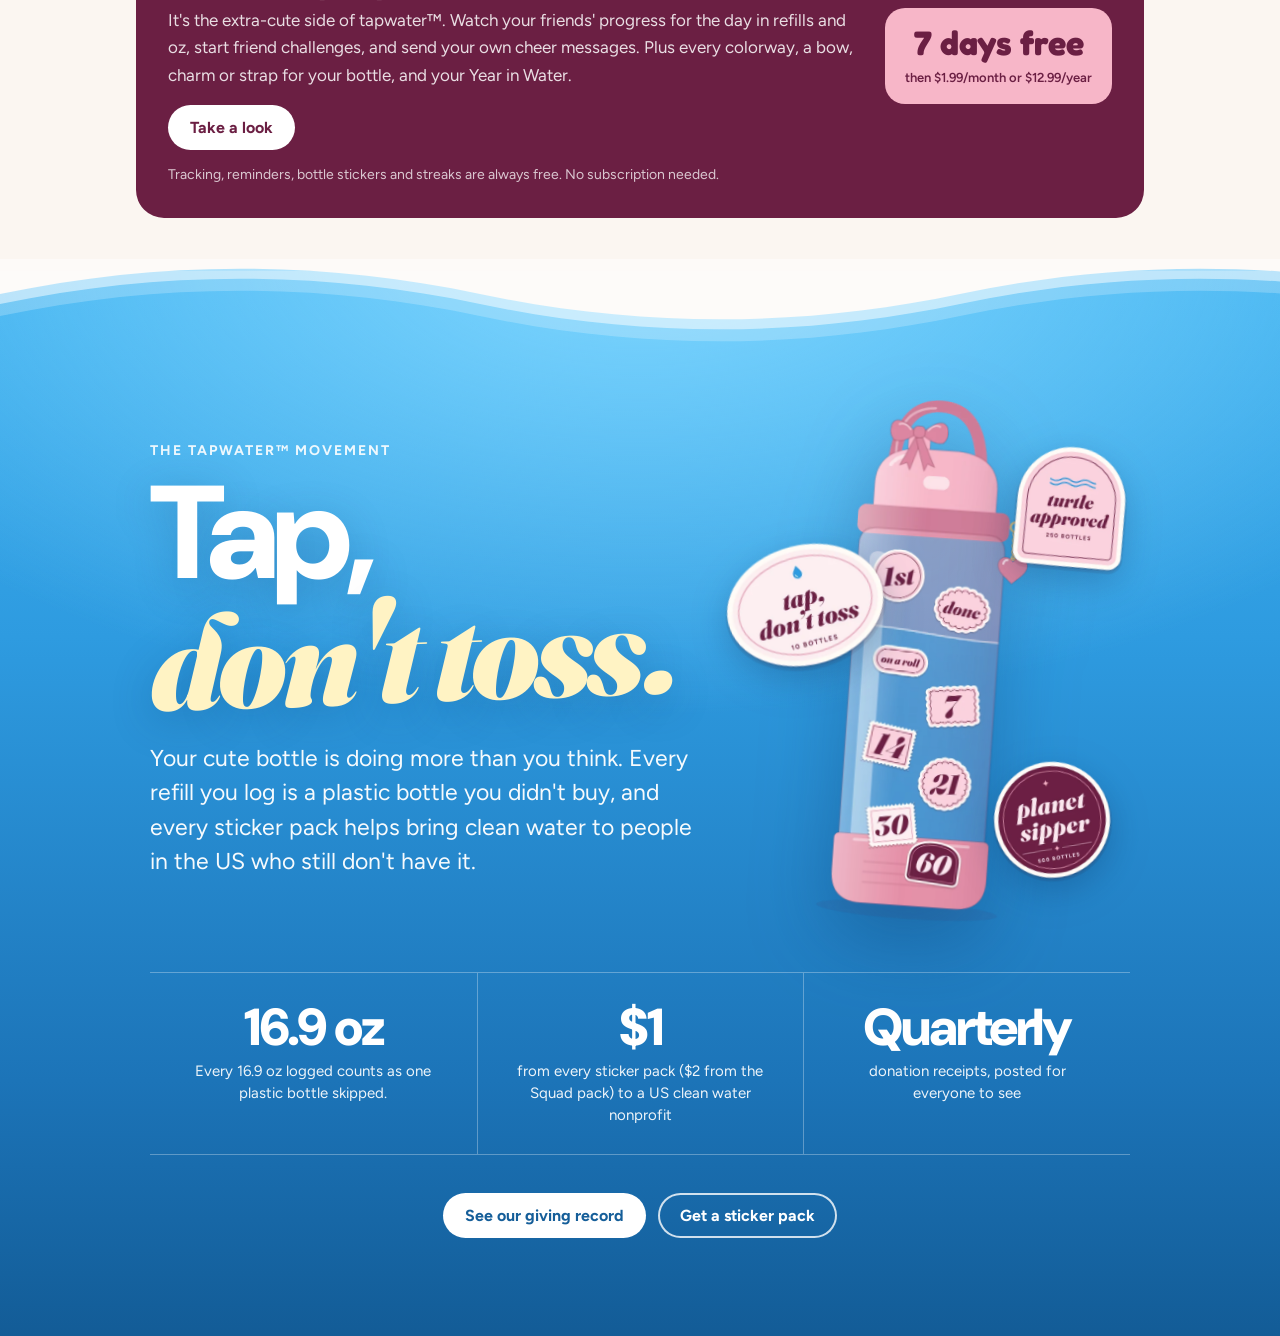
==== commit 8323fa79: "Draft: bigger tw in the browser tab icon, plus a sharp SVG version and an iPhone home-screen icon Co" ====
--- a/index.html
+++ b/index.html
@@ -1,5 +1,7 @@
 <!doctype html>
-<html lang="en"><head><meta charset="utf-8"><meta name="viewport" content="width=device-width,initial-scale=1"><link rel="icon" href="favicon.png"><link rel="preconnect" href="https://fonts.googleapis.com"><link rel="stylesheet" href="https://fonts.googleapis.com/css2?family=DM+Sans:opsz,wght@9..40,700;9..40,800;9..40,900&family=Fredoka:wght@600;700&family=Figtree:wght@400;600;700&family=Fraunces:ital,opsz,wght@1,9..144,900&display=swap"><link rel="stylesheet" href="site.css">
+<html lang="en"><head><meta charset="utf-8"><meta name="viewport" content="width=device-width,initial-scale=1"><link rel="icon" href="favicon.svg" type="image/svg+xml">
+<link rel="icon" href="favicon.png" sizes="96x96">
+<link rel="apple-touch-icon" href="apple-touch-icon.png"><link rel="preconnect" href="https://fonts.googleapis.com"><link rel="stylesheet" href="https://fonts.googleapis.com/css2?family=DM+Sans:opsz,wght@9..40,700;9..40,800;9..40,900&family=Fredoka:wght@600;700&family=Figtree:wght@400;600;700&family=Fraunces:ital,opsz,wght@1,9..144,900&display=swap"><link rel="stylesheet" href="site.css">
 <script>try{var c=localStorage.getItem('tapwater.cw');if(c)document.documentElement.dataset.cw=c}catch(e){}</script>
 <title>tapwater: Hydration Tracker</title>
 <meta name="description" content="The water tracker for people on the go. Log a refill with one tap on your phone, a reminder, or a sticker on your bottle.">
--- a/site.css
+++ b/site.css
@@ -14,7 +14,7 @@
 :root[data-cw="lavender-haze"]{--main:#CDBDF2;--soft:#F1ECFC;--deep:#3D2E7A;--shade:#A996E3;--pop:#FFD1E1;--nbg:#120E22;--nsurf:#211A3A;--nink:#F1ECFC}
 :root[data-cw="oat-milk"]{--main:#E3CDB2;--soft:#F8F2EA;--deep:#4A3022;--shade:#C9A988;--pop:#F4C9BA;--nbg:#1A130E;--nsurf:#2A2019;--nink:#F8F2EA}
 :root[data-cw="peach-fizz"]{--main:#FFC98F;--soft:#FFF1E2;--deep:#6A3510;--shade:#F0A35E;--pop:#FFF3B0;--nbg:#1E120A;--nsurf:#2F1F14;--nink:#FFF1E2}
-:root[data-cw="cold-brew"]{--main:#9A7862;--soft:#F2ECE6;--deep:#2B1C14;--shade:#8E6F57;--pop:#E8C27E;--nbg:#140E0B;--nsurf:#231A15;--nink:#F2ECE6}
+:root[data-cw="cold-brew"]{--main:#9A7862;--soft:#DCC8B6;--deep:#1E130D;--shade:#6E523F;--pop:#E8C27E;--nbg:#140E0B;--nsurf:#231A15;--nink:#EADFD5}
 :root[data-cw="club-soda"]{--main:#A9BACB;--soft:#EAEFF4;--deep:#1C2A38;--shade:#7D91A6;--pop:#F2D59A;--nbg:#0D1218;--nsurf:#19222C;--nink:#EAEFF4}
 @media (prefers-color-scheme:dark){
   :root{--tapblue:#5CC8FF;--bg:var(--nbg);--surface:var(--nsurf);--ink:var(--nink);--on-ink:var(--deep);color-scheme:dark}
